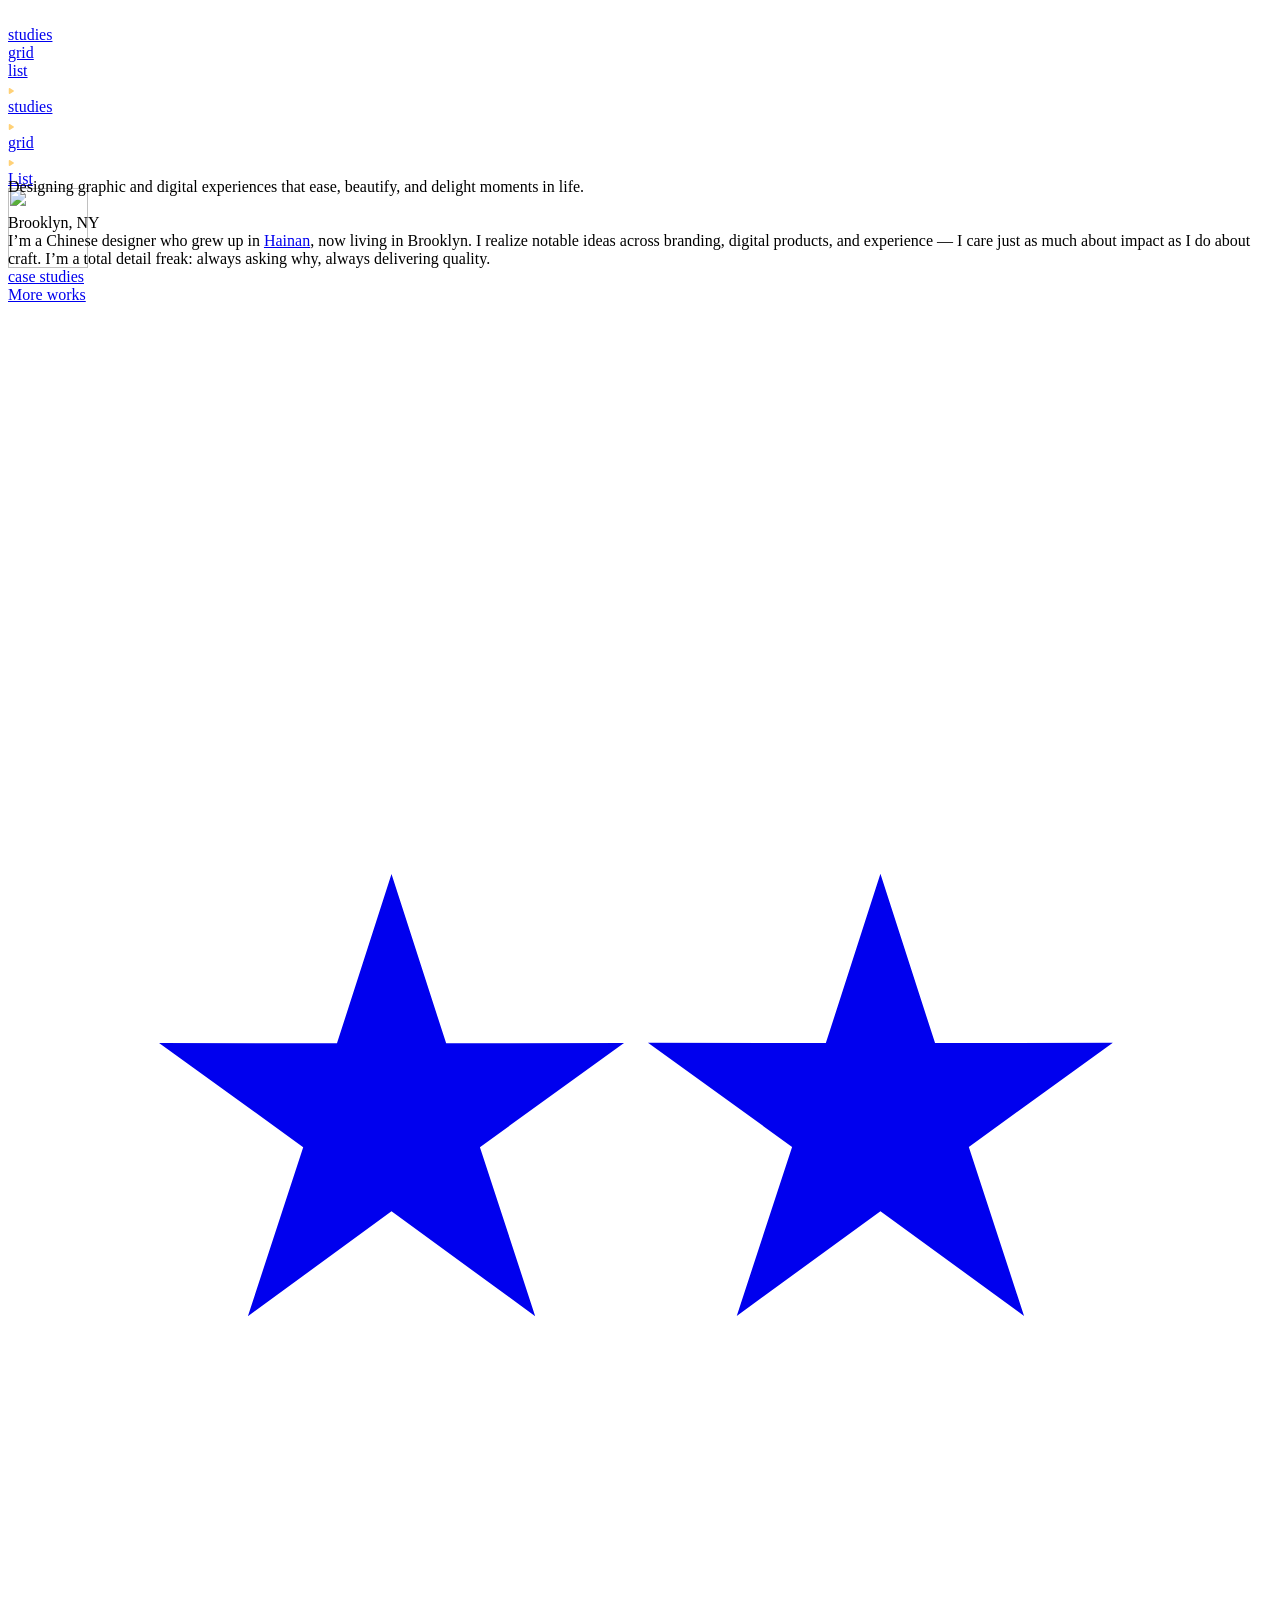
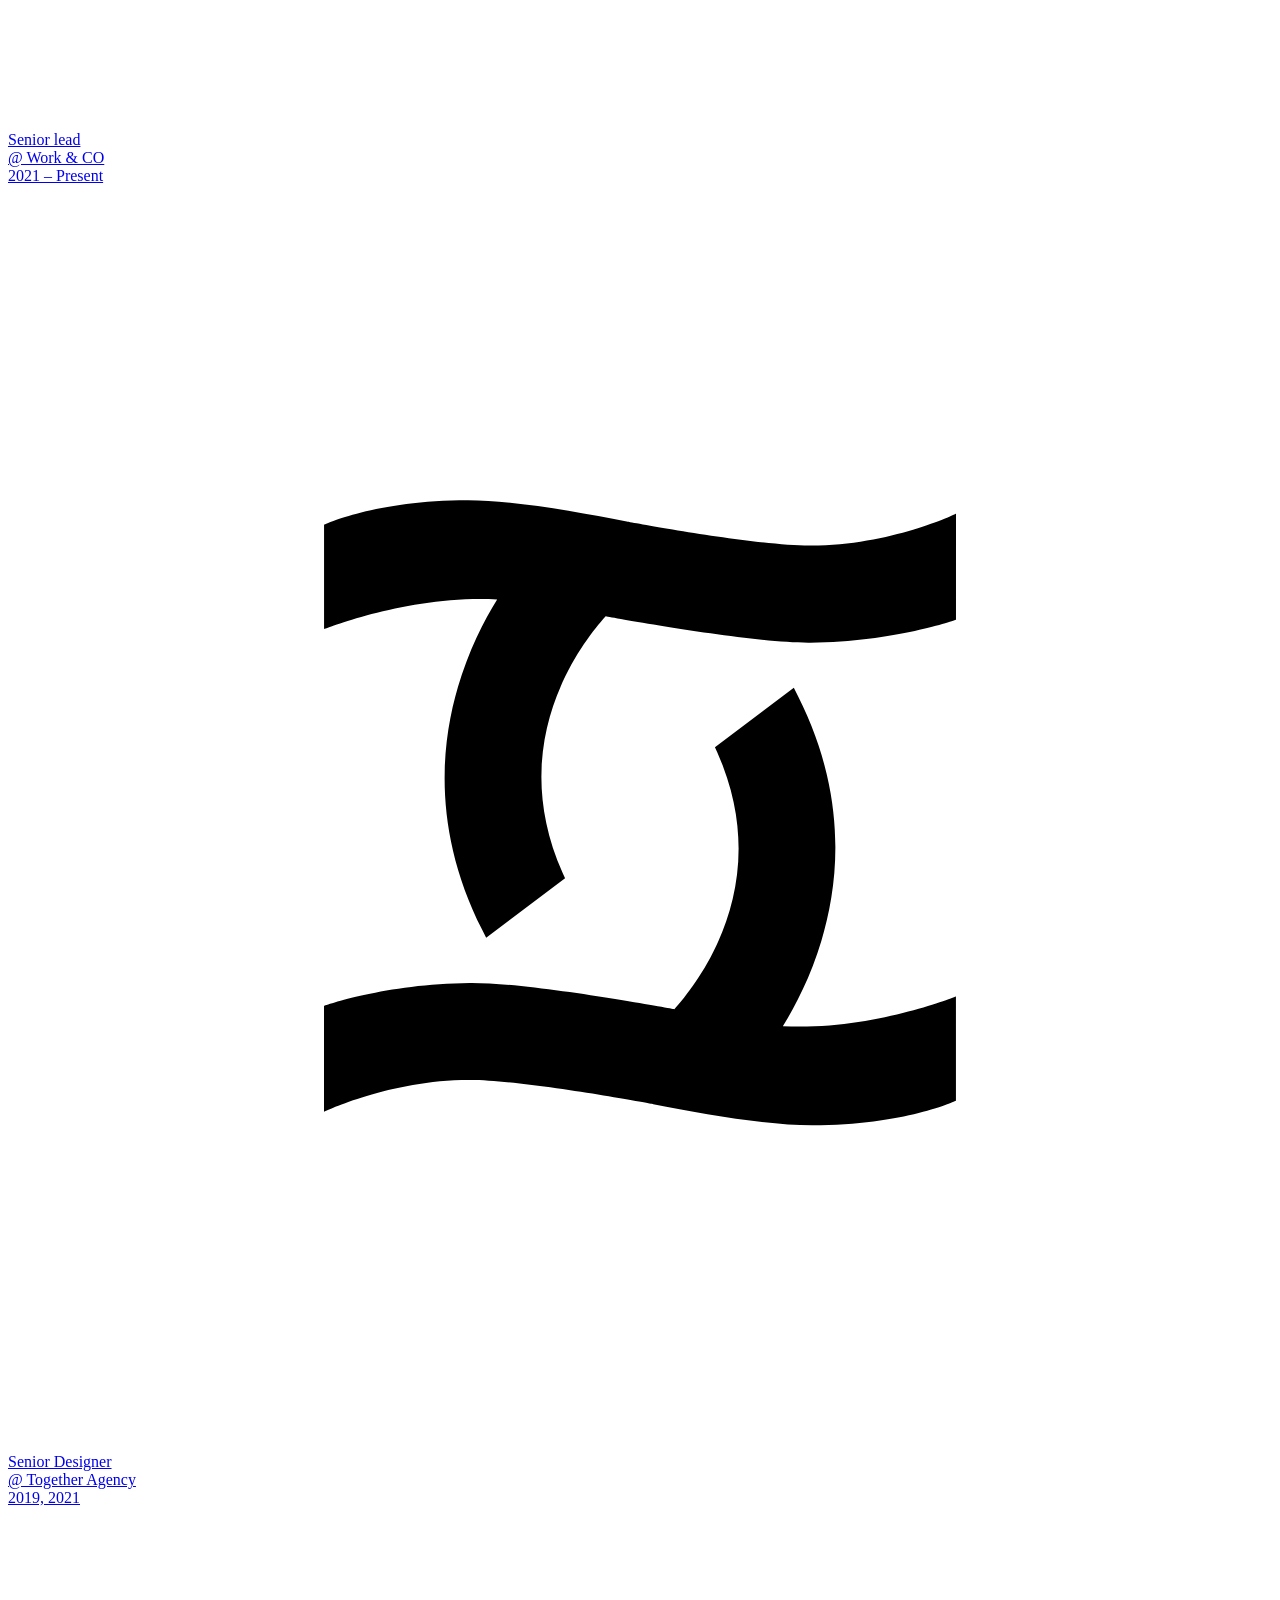
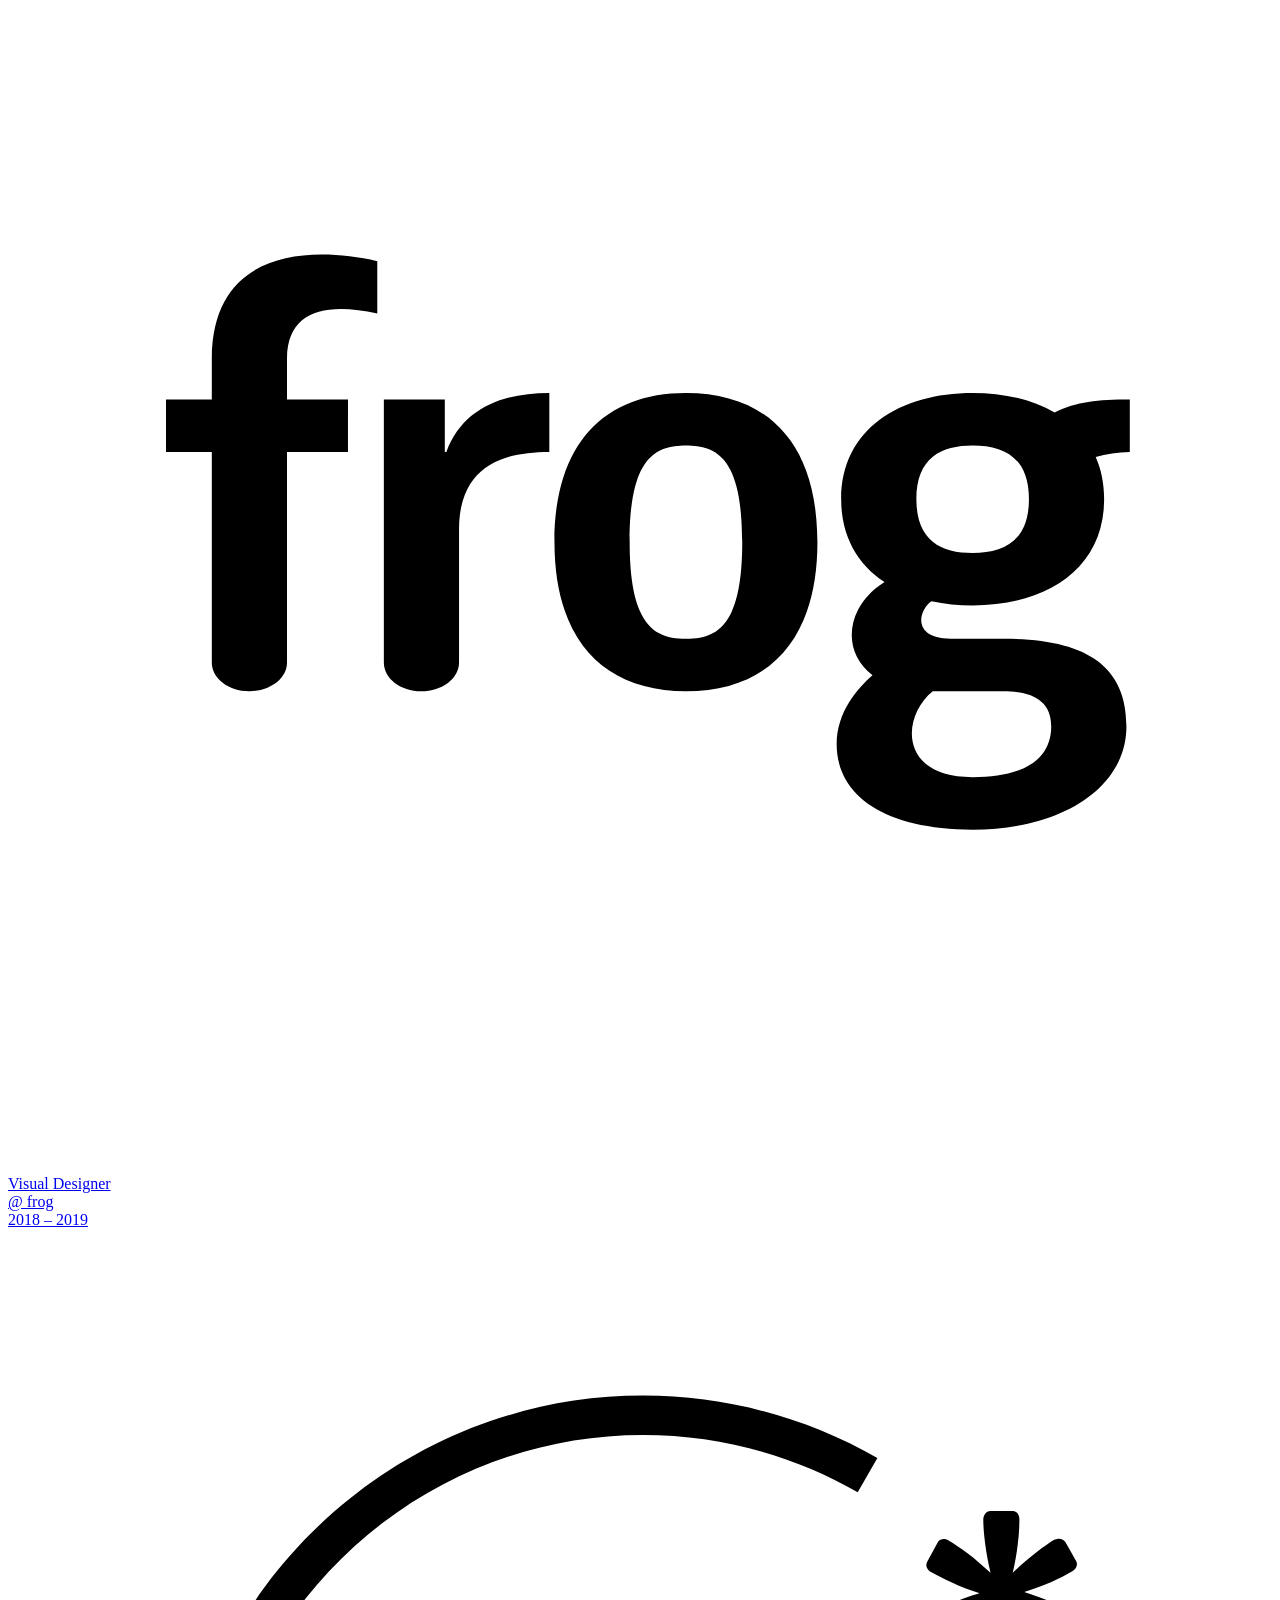
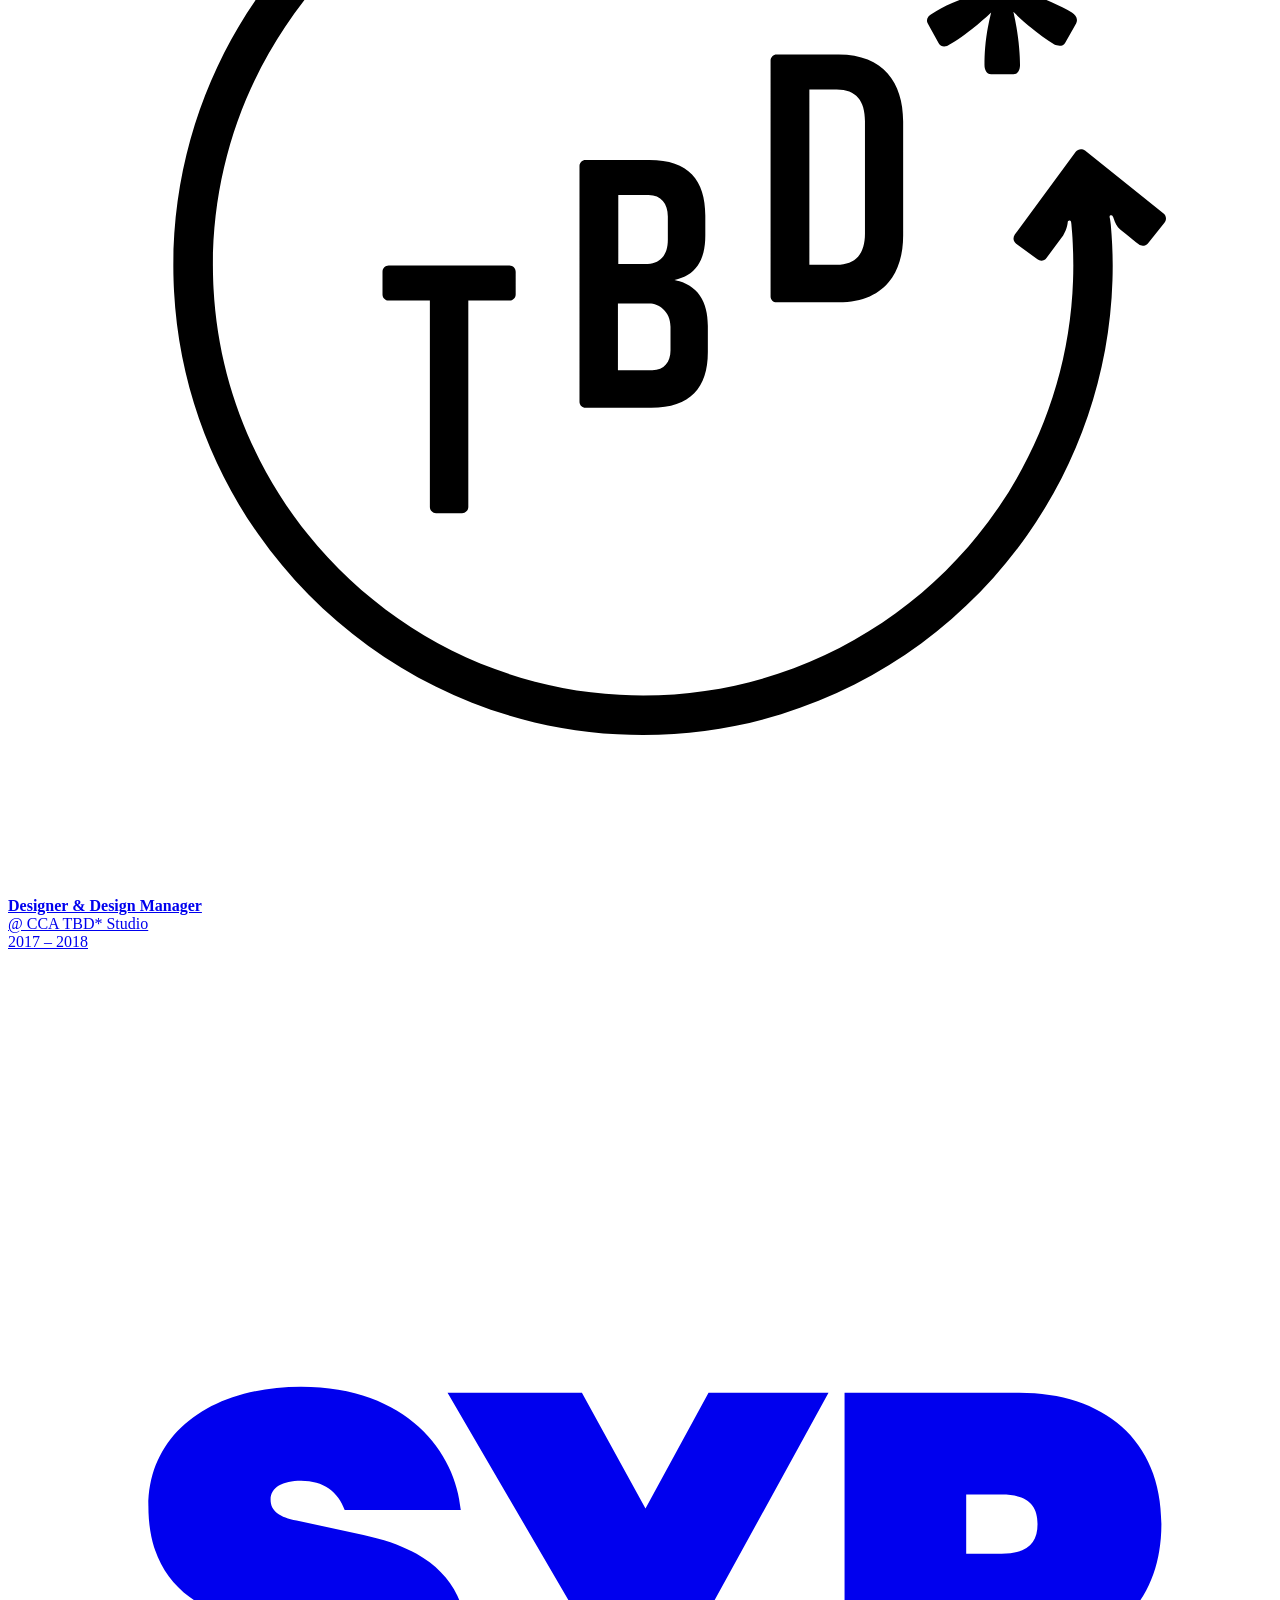
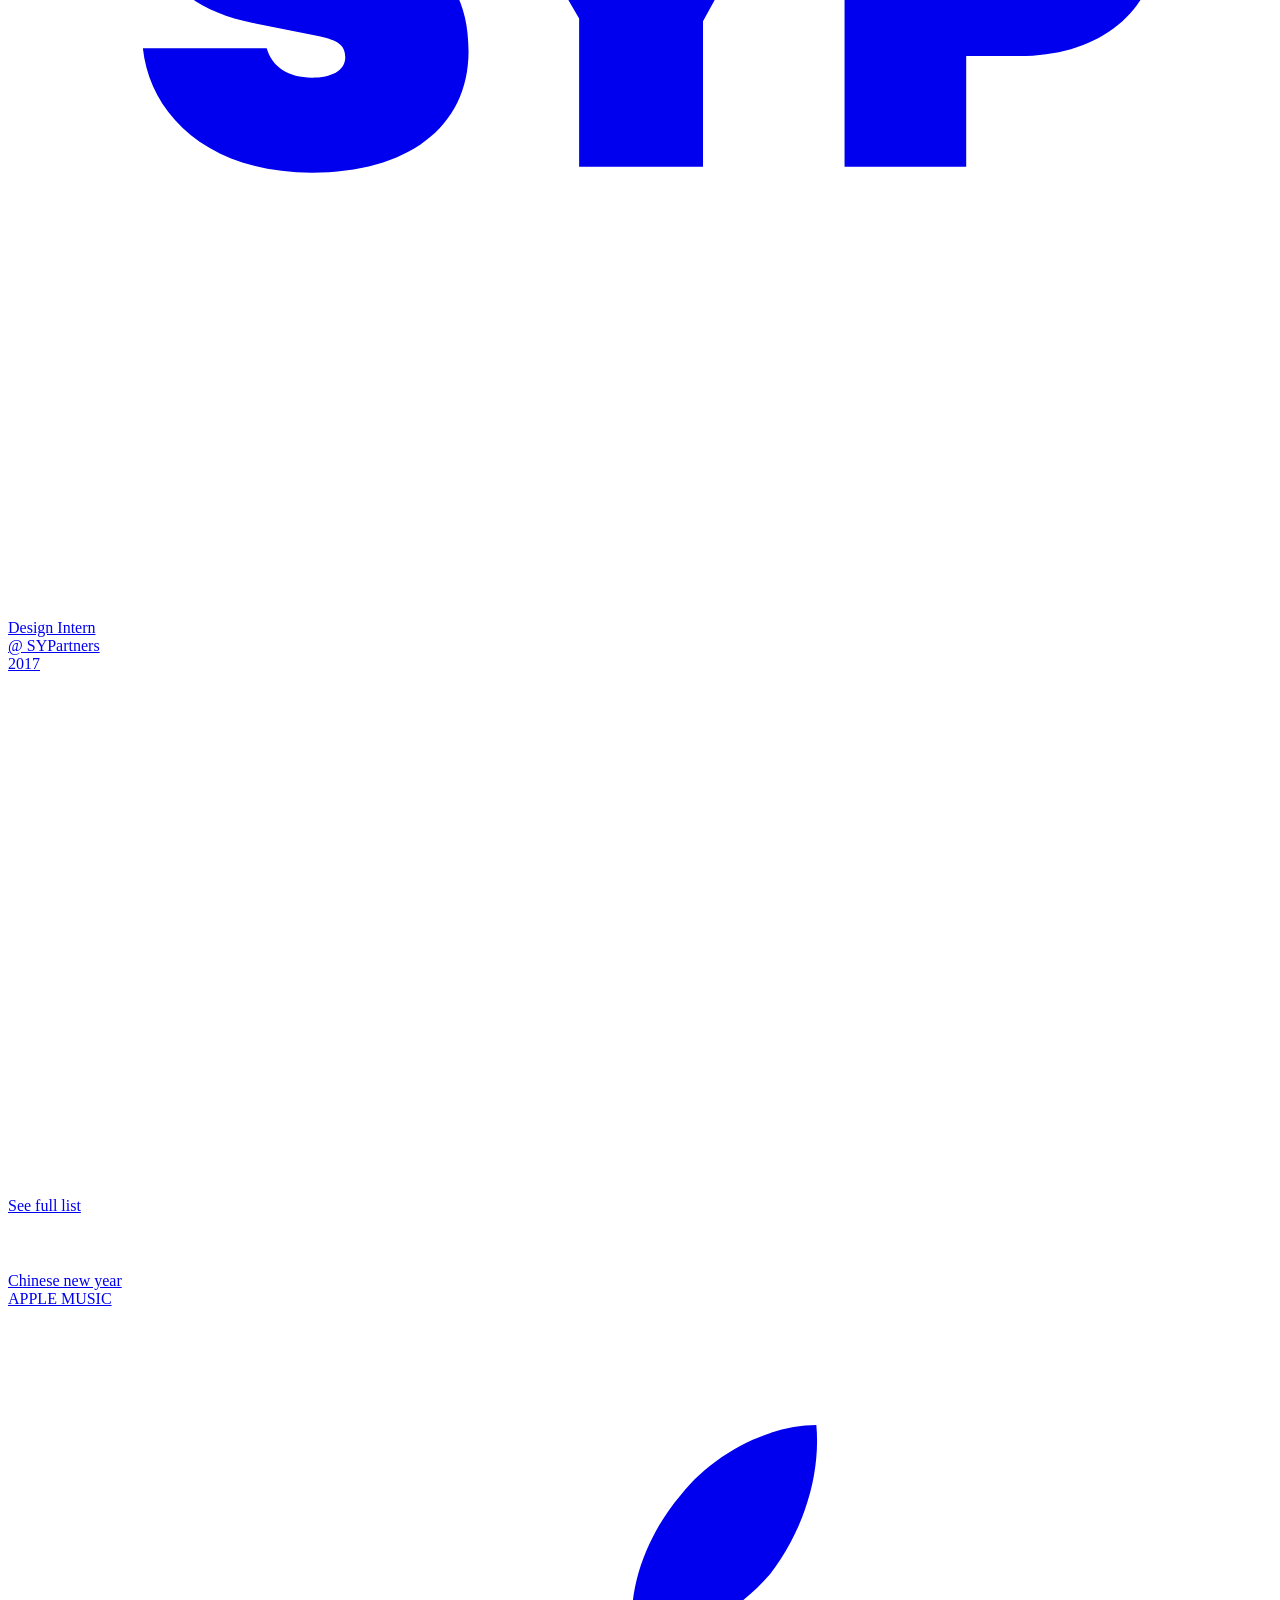
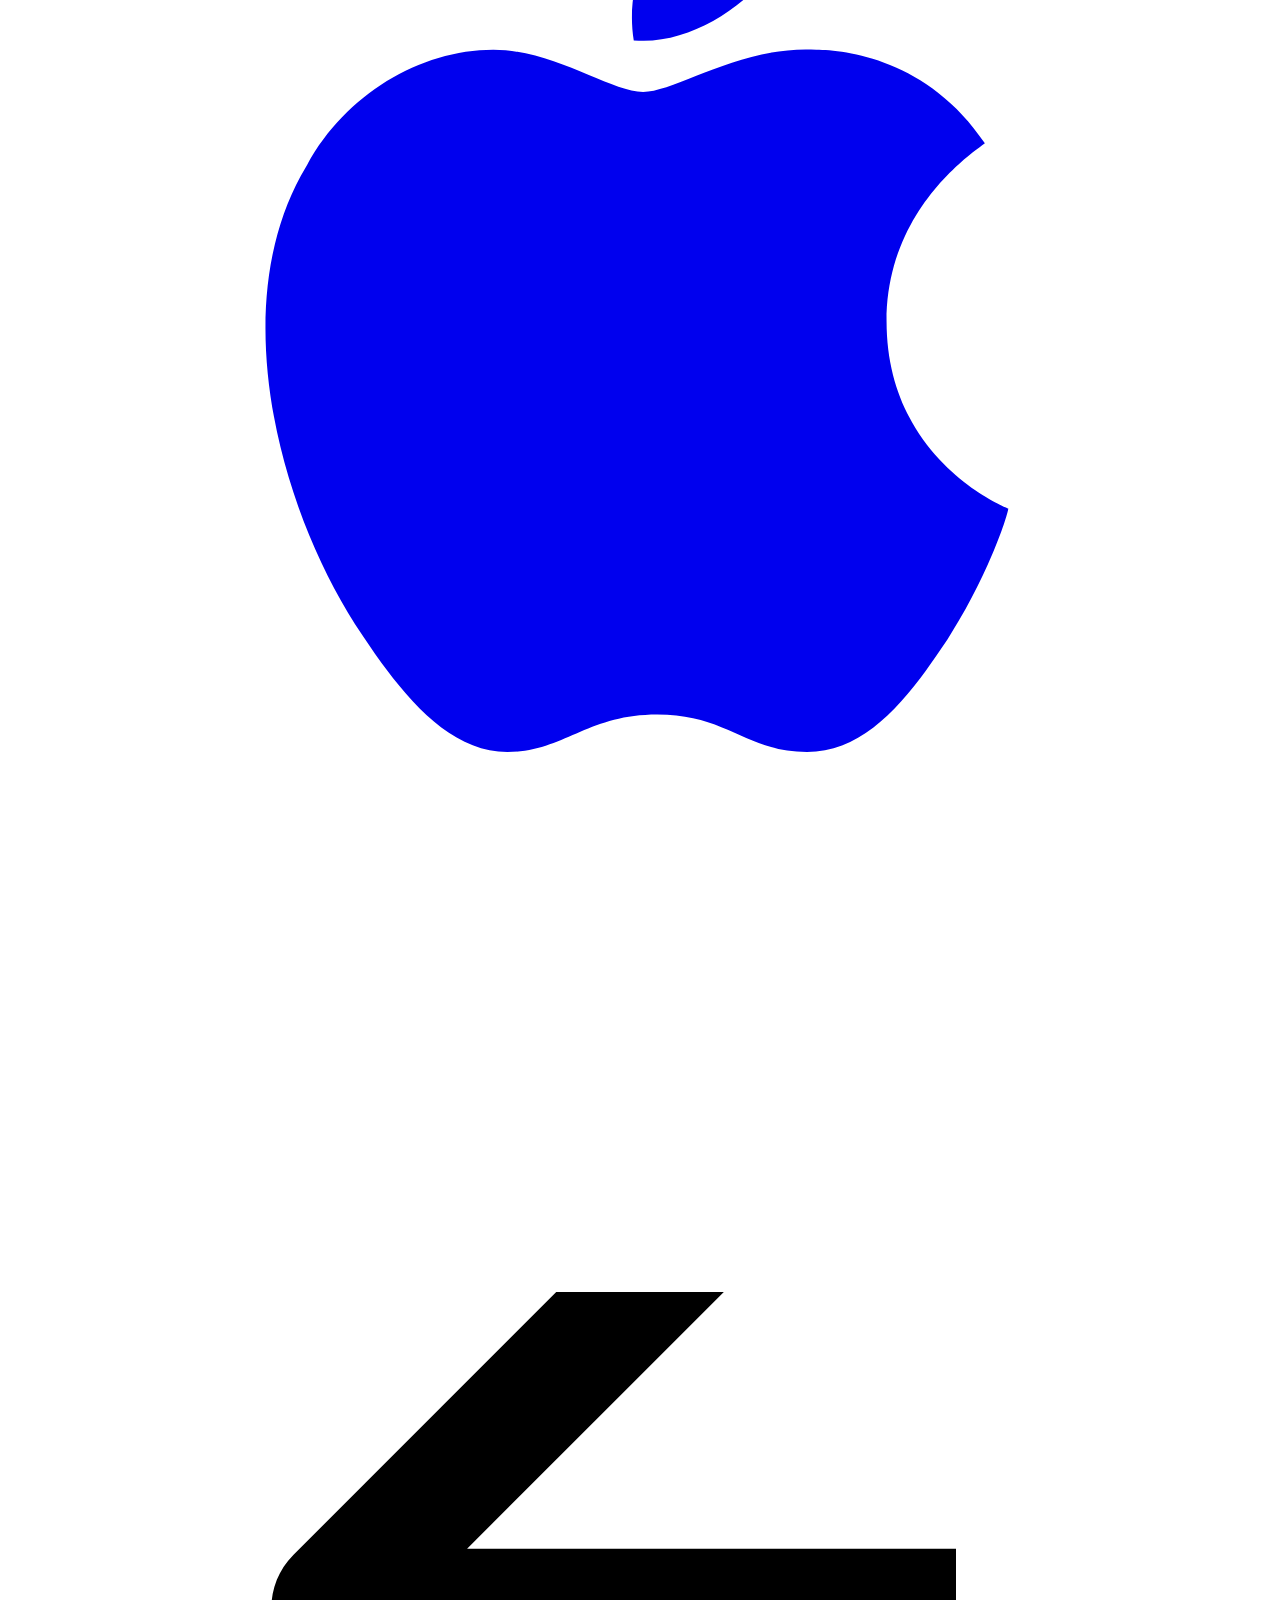
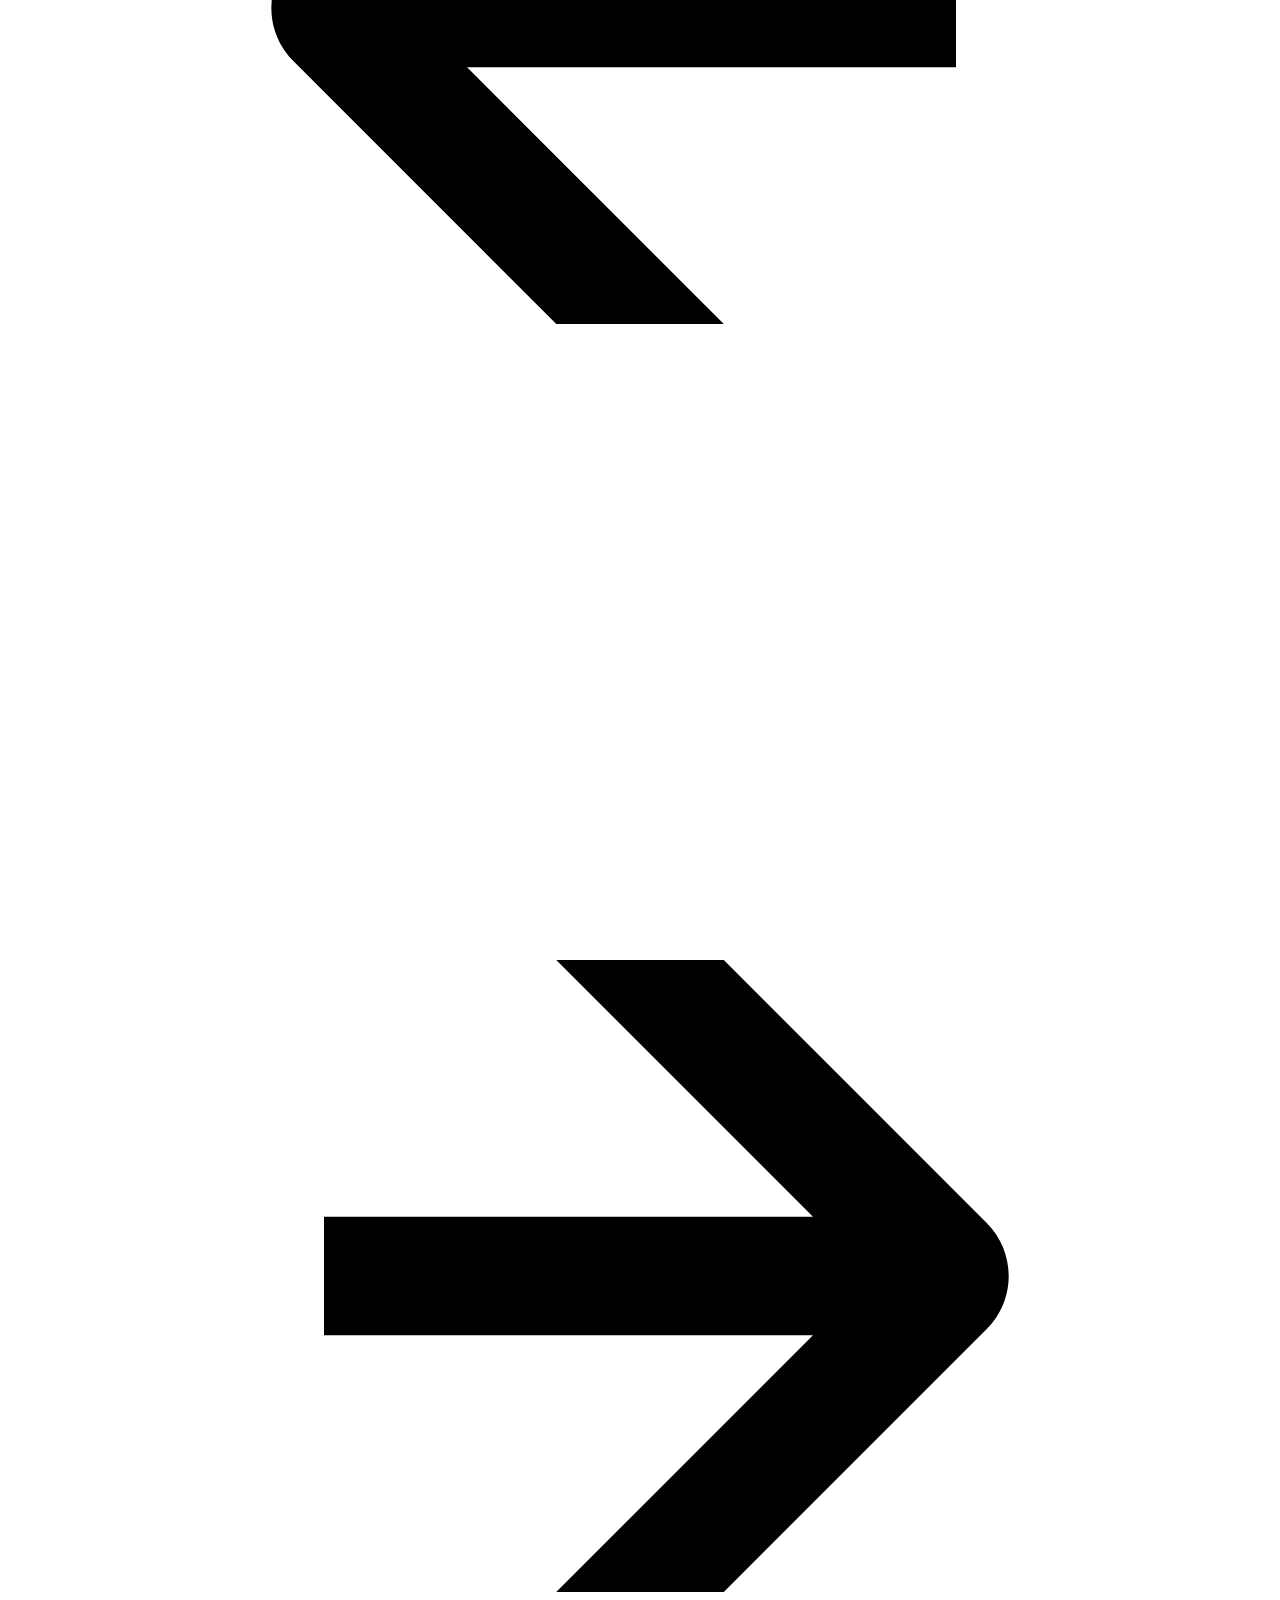
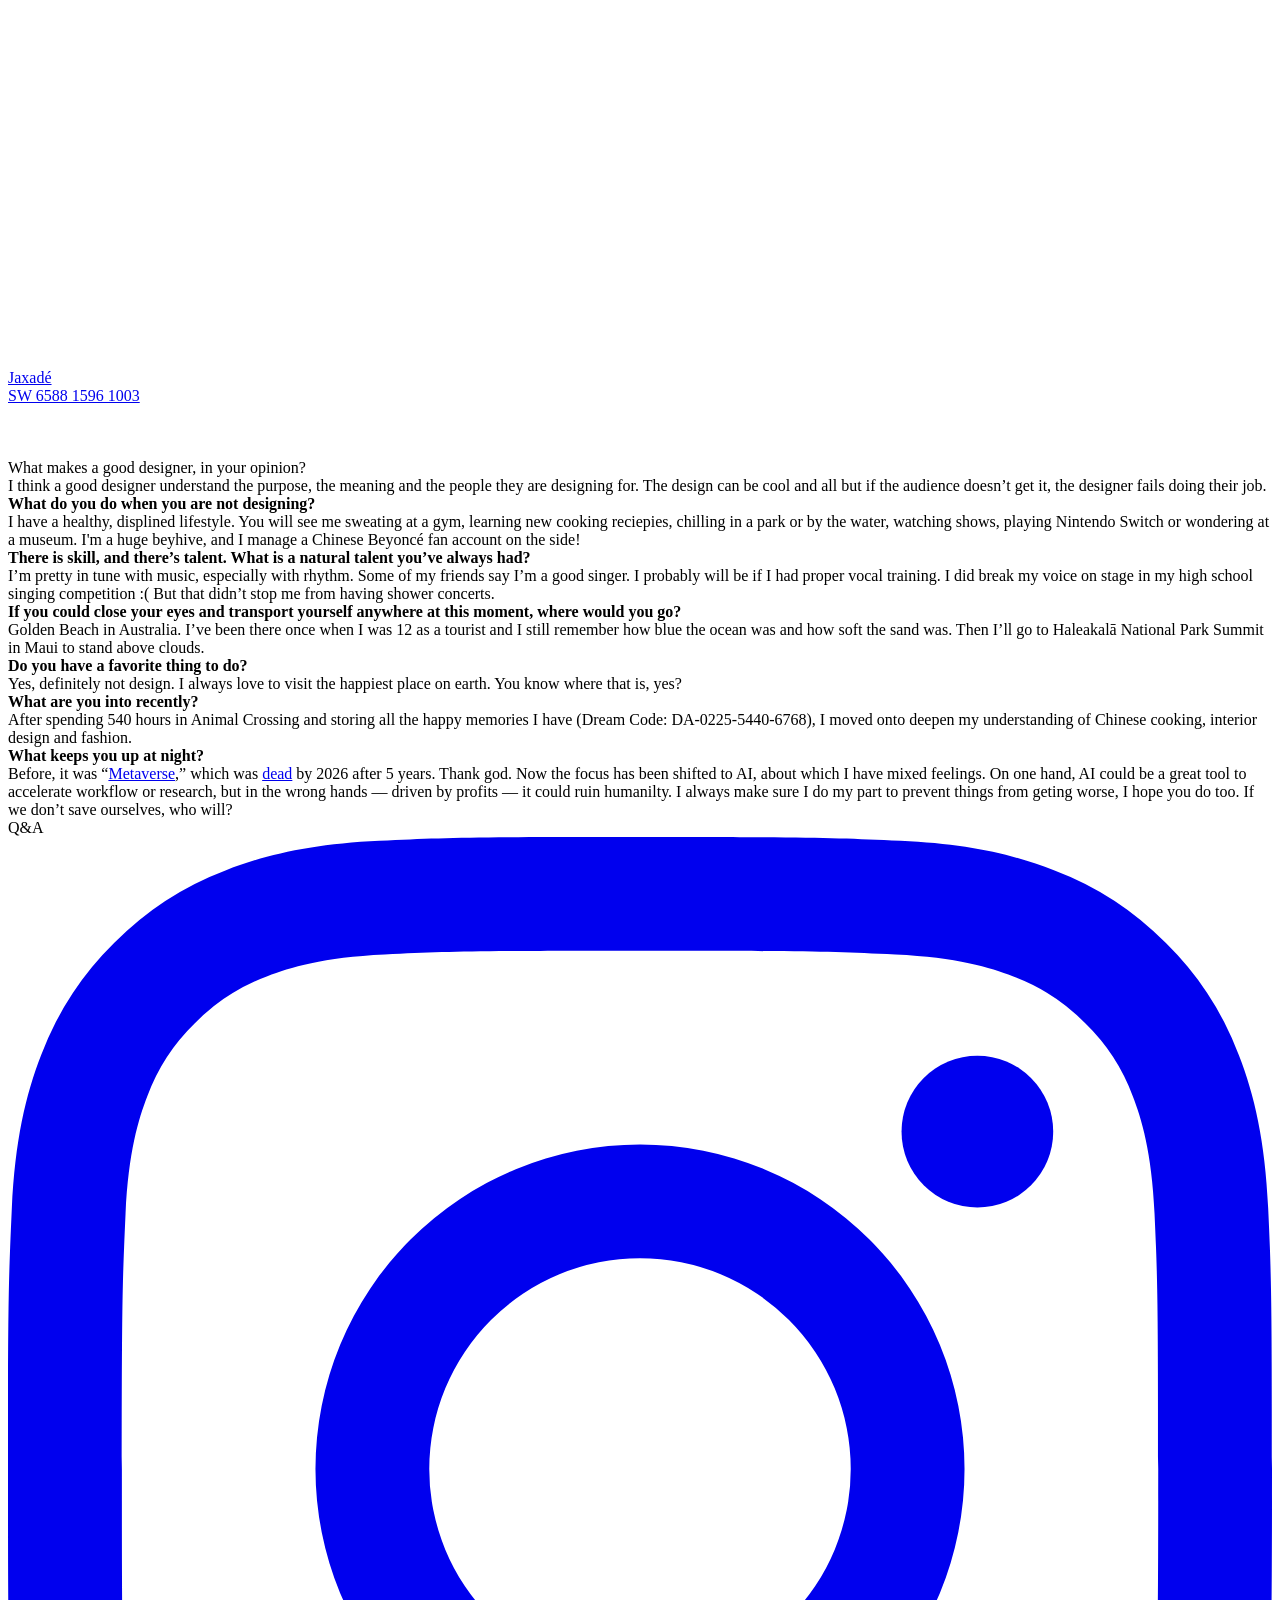
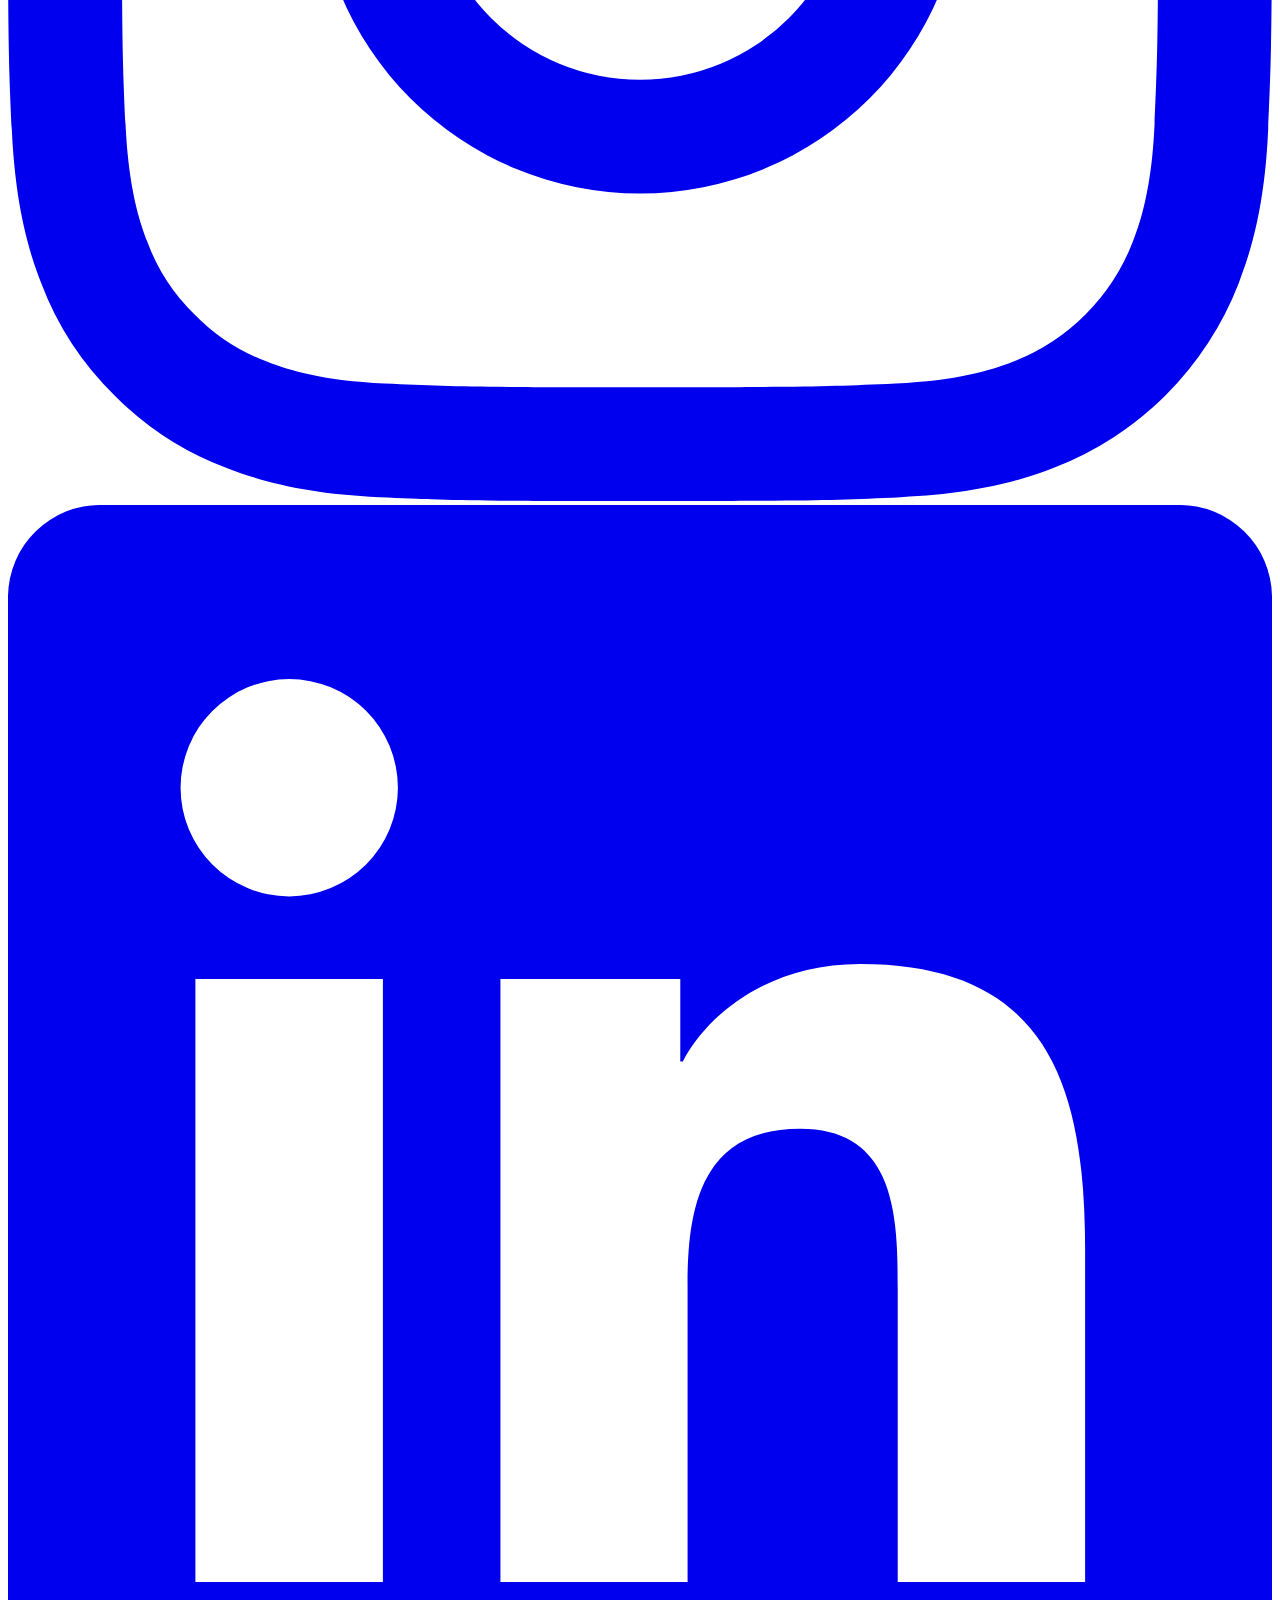
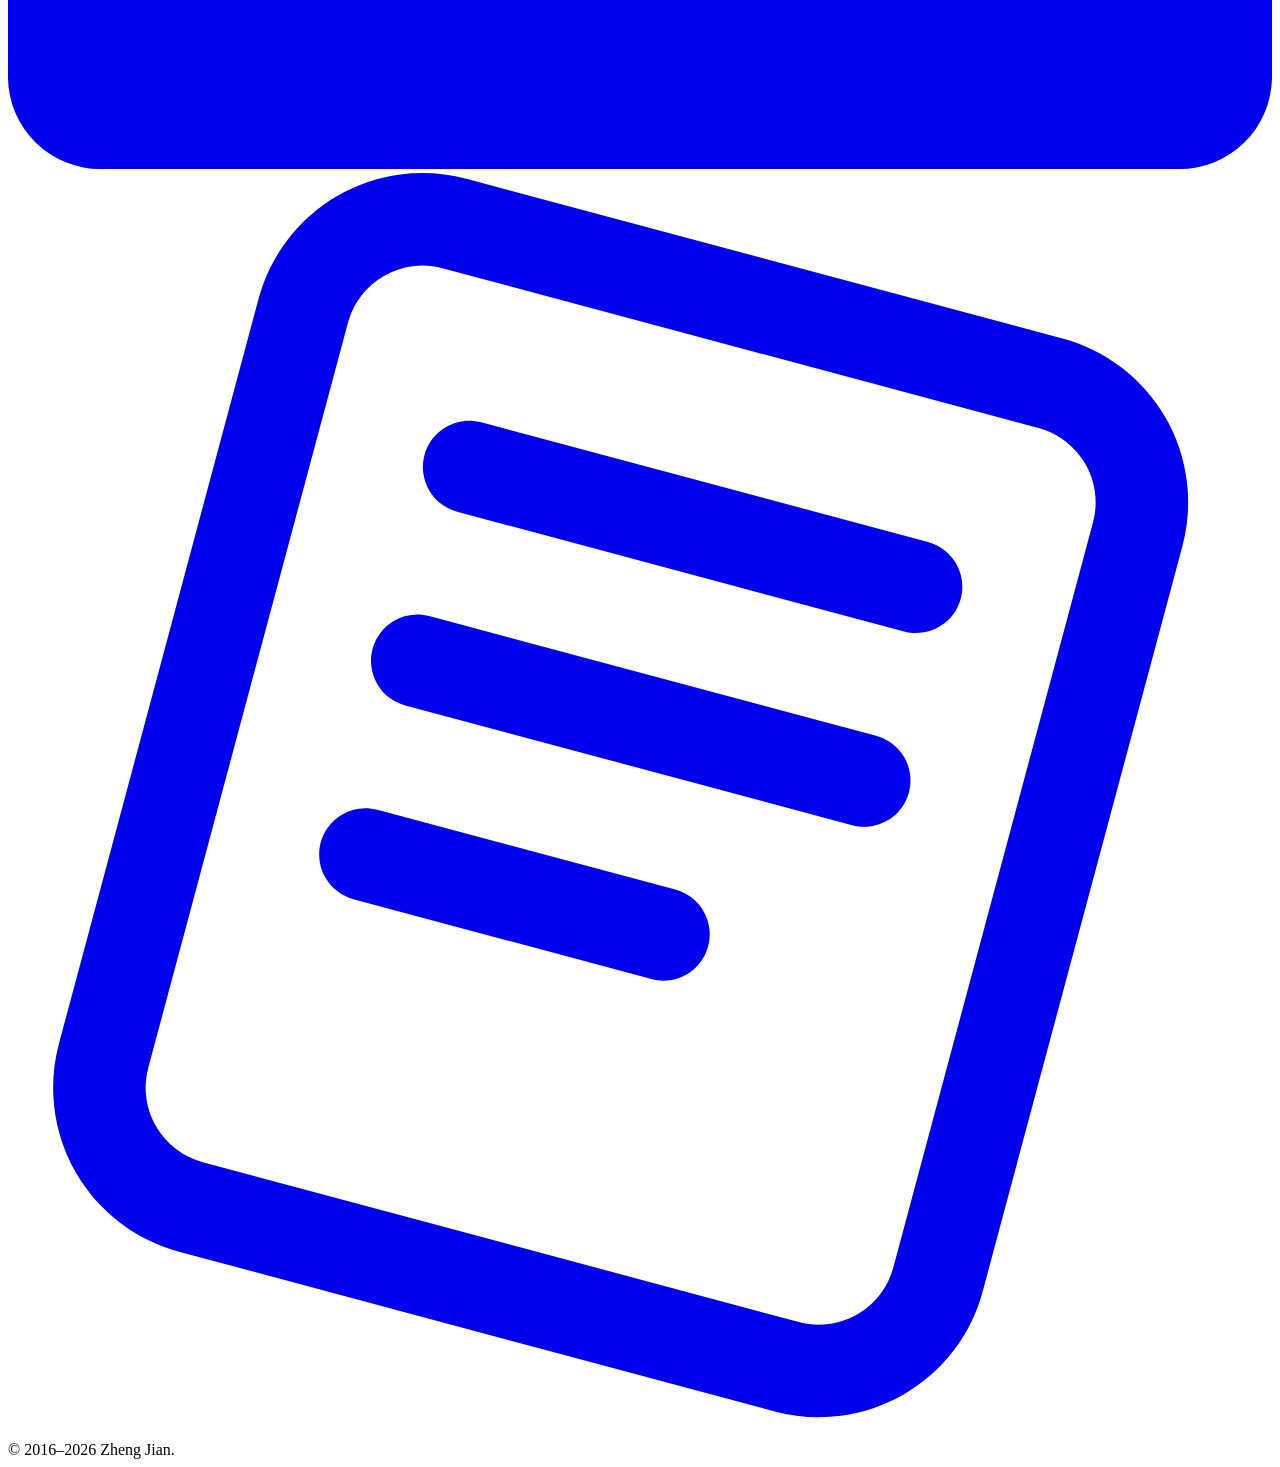
==== index.html @ b8f1199f "Add files via upload" ====
<!DOCTYPE html><!-- Last Published: Fri Jun 12 2026 02:34:08 GMT+0000 (Coordinated Universal Time) --><html data-wf-domain="www.billchien.net" data-wf-page="63b731bec7c958e7905642b6" data-wf-site="5bcd190539ce888450a18425"><head><meta charset="utf-8"/><link href="https://cdn.prod.website-files.com" rel="preconnect" crossorigin="anonymous"/><title>Bill Chien</title><meta content="Bill Chien" property="og:title"/><meta content="Bill Chien" name="twitter:title"/><meta content="width=device-width, initial-scale=1" name="viewport"/><link href="https://cdn.prod.website-files.com/5bcd190539ce888450a18425/css/billchien.webflow.shared.7a3ed6563.min.css" rel="stylesheet" type="text/css" integrity="sha384-ej7WVjv1Os9YjRHFts54FgP2wAmgOj5N7POFqU27TCC2g2bMKNm0yuz0KfJMXY96" crossorigin="anonymous"/><style>@media (min-width:992px) {html.w-mod-js:not(.w-mod-ix) [data-w-id="6f68e899-6ef3-697f-2f75-546ea943fad8"] {width:80px;height:80px;}html.w-mod-js:not(.w-mod-ix) [data-w-id="1ad7f49e-185d-7ba0-89d3-d99f894083d9"] {width:80px;height:80px;}html.w-mod-js:not(.w-mod-ix) [data-w-id="de7439a2-a1d7-f5ca-f037-d8c743d9f6a4"] {color:rgb(0,0,0);}html.w-mod-js:not(.w-mod-ix) [data-w-id="ff466f30-9bb8-e996-7f5f-b9aabcd8dcda"] {color:rgb(0,0,0);}html.w-mod-js:not(.w-mod-ix) [data-w-id="916c4830-c354-172e-a4d2-d6a3ed5bf7bd"] {color:rgb(0,0,0);}html.w-mod-js:not(.w-mod-ix) [data-w-id="f6b86f86-06ce-6d7c-3377-594d296d4bf6"] {-webkit-transform:translate3d(0, 0, 0) scale3d(1, 1, 1) rotateX(0) rotateY(0) rotateZ(0) skew(0, 0);-moz-transform:translate3d(0, 0, 0) scale3d(1, 1, 1) rotateX(0) rotateY(0) rotateZ(0) skew(0, 0);-ms-transform:translate3d(0, 0, 0) scale3d(1, 1, 1) rotateX(0) rotateY(0) rotateZ(0) skew(0, 0);transform:translate3d(0, 0, 0) scale3d(1, 1, 1) rotateX(0) rotateY(0) rotateZ(0) skew(0, 0);}html.w-mod-js:not(.w-mod-ix) [data-w-id="64da2328-aa6a-8075-3a04-7d00140310ee"] {opacity:0;}html.w-mod-js:not(.w-mod-ix) [data-w-id="4eddcd09-8929-e0da-3a09-56bb6b842b5d"] {opacity:0;}html.w-mod-js:not(.w-mod-ix) [data-w-id="d43b62fc-2bc2-a370-3074-4921fd763674"] {opacity:0;}html.w-mod-js:not(.w-mod-ix) [data-w-id="8e840ff5-c547-a424-2803-32afff4dc4c1"] {opacity:0;}html.w-mod-js:not(.w-mod-ix) [data-w-id="fbf061b7-1ec8-ade6-868d-488dd21a0612"] {-webkit-transform:translate3d(0, 0, 0) scale3d(1, 1, 1) rotateX(0) rotateY(0) rotateZ(0) skew(0, 0);-moz-transform:translate3d(0, 0, 0) scale3d(1, 1, 1) rotateX(0) rotateY(0) rotateZ(0) skew(0, 0);-ms-transform:translate3d(0, 0, 0) scale3d(1, 1, 1) rotateX(0) rotateY(0) rotateZ(0) skew(0, 0);transform:translate3d(0, 0, 0) scale3d(1, 1, 1) rotateX(0) rotateY(0) rotateZ(0) skew(0, 0);}}@media (max-width:991px) and (min-width:768px) {html.w-mod-js:not(.w-mod-ix) [data-w-id="6f68e899-6ef3-697f-2f75-546ea943fad8"] {width:80px;height:80px;}html.w-mod-js:not(.w-mod-ix) [data-w-id="1ad7f49e-185d-7ba0-89d3-d99f894083d9"] {width:80px;height:80px;}}@media (max-width:767px) and (min-width:480px) {html.w-mod-js:not(.w-mod-ix) [data-w-id="6f68e899-6ef3-697f-2f75-546ea943fad8"] {width:80px;height:80px;}html.w-mod-js:not(.w-mod-ix) [data-w-id="1ad7f49e-185d-7ba0-89d3-d99f894083d9"] {width:80px;height:80px;}}@media (max-width:479px) {html.w-mod-js:not(.w-mod-ix) [data-w-id="87774d9d-eb53-d60c-e717-4b82d98f4c38"] {width:60px;height:60px;}html.w-mod-js:not(.w-mod-ix) [data-w-id="9ca2efaf-95c8-5764-3443-97571eab4365"] {-webkit-transform:translate3d(0, 0, 0) scale3d(1, 1, 1) rotateX(0) rotateY(0) rotateZ(0) skew(0, 0);-moz-transform:translate3d(0, 0, 0) scale3d(1, 1, 1) rotateX(0) rotateY(0) rotateZ(0) skew(0, 0);-ms-transform:translate3d(0, 0, 0) scale3d(1, 1, 1) rotateX(0) rotateY(0) rotateZ(0) skew(0, 0);transform:translate3d(0, 0, 0) scale3d(1, 1, 1) rotateX(0) rotateY(0) rotateZ(0) skew(0, 0);}}</style><script type="text/javascript">!function(o,c){var n=c.documentElement,t=" w-mod-";n.className+=t+"js",("ontouchstart"in o||o.DocumentTouch&&c instanceof DocumentTouch)&&(n.className+=t+"touch")}(window,document);</script><link href="https://cdn.prod.website-files.com/5bcd190539ce888450a18425/5bf39ec95d89dd6cad3fa27d_sitecon_small.png" rel="shortcut icon" type="image/x-icon"/><link href="https://cdn.prod.website-files.com/5bcd190539ce888450a18425/5bf39ecf31850e2372b42af4_sitecon_Bill.png" rel="apple-touch-icon"/><link rel="stylesheet" href="https://cdn.jsdelivr.net/npm/swiper@8/swiper-bundle.min.css"/>

<style>
[text-split] {opacity: 0;}
html.w-editor [text-split] {opacity: 1;}

.word {
	overflow: hidden;
  padding-bottom: 0em;
  margin-bottom: 0em;
  transform-origin: bottom;
}

.h2 .word {
  padding-bottom: 0.07em;
}

.h2.cn .word {
  padding-bottom: 0em;
}

.swiper-slide, .icon-button, .button{
-webkit-user-select: none;
user-select: none;
}

</style></head><body class="cream"><div data-w-id="87774d9d-eb53-d60c-e717-4b82d98f4c38" class="menu-new-mobile b"><div class="menu-logo-wrapper b"><img src="https://cdn.prod.website-files.com/5bcd190539ce888450a18425/63b73943f8d289373b7f8a89_monogram5.gif" loading="lazy" data-w-id="9ca2efaf-95c8-5764-3443-97571eab4365" alt="" class="logo-new"/></div><a href="/studies" class="menu-new-mobile-item w-inline-block"><div class="h4 m y">studies</div></a><a href="/grid" class="menu-new-mobile-item w-inline-block"><div class="h4 m y">grid</div></a><a href="/list" class="menu-new-mobile-item w-inline-block"><div class="h4 m y">list</div></a></div><div data-w-id="6f68e899-6ef3-697f-2f75-546ea943fad8" class="menu-new b"><div class="menu-item-wrapper"><a href="/studies" class="menu-item left w-inline-block"><div class="menu-arrow w-embed"><svg width="6" height="6" viewBox="0 0 8 8" fill="none" xmlns="http://www.w3.org/2000/svg">
<path d="M7.5625 3.22427C8.14583 3.56904 8.14583 4.43096 7.5625 4.77573L2.3125 7.87866C1.72917 8.22343 1 7.79246 1 7.10293L1 0.897074C1 0.207534 1.72917 -0.223427 2.3125 0.121342L7.5625 3.22427Z" fill="#ffd177"/>
</svg></div><div class="h4 y link">studies</div></a><a href="/grid" class="menu-item middle w-inline-block"><div class="menu-arrow w-embed"><svg width="6" height="6" viewBox="0 0 8 8" fill="none" xmlns="http://www.w3.org/2000/svg">
<path d="M7.5625 3.22427C8.14583 3.56904 8.14583 4.43096 7.5625 4.77573L2.3125 7.87866C1.72917 8.22343 1 7.79246 1 7.10293L1 0.897074C1 0.207534 1.72917 -0.223427 2.3125 0.121342L7.5625 3.22427Z" fill="#ffd177"/>
</svg></div><div class="h4 y link">grid</div></a><a href="/list" class="menu-item right w-inline-block"><div class="menu-arrow w-embed"><svg width="6" height="6" viewBox="0 0 8 8" fill="none" xmlns="http://www.w3.org/2000/svg">
<path d="M7.5625 3.22427C8.14583 3.56904 8.14583 4.43096 7.5625 4.77573L2.3125 7.87866C1.72917 8.22343 1 7.79246 1 7.10293L1 0.897074C1 0.207534 1.72917 -0.223427 2.3125 0.121342L7.5625 3.22427Z" fill="#ffd177"/>
</svg></div><div class="h4 y link">List</div></a></div><div class="menu-logo-wrapper b"><img src="https://cdn.prod.website-files.com/5bcd190539ce888450a18425/63b73943f8d289373b7f8a89_monogram5.gif" loading="lazy" data-w-id="1ad7f49e-185d-7ba0-89d3-d99f894083d9" alt="" class="logo-new"/></div></div><div class="me-top"><div id="w-node-_1fe8144c-193b-cb94-80f1-6244aeba5179-905642b6" class="me-top-left"><div class="bilchien-wrapper"><div class="bill-wrapper"><div letters-slide-up="" text-split="" class="h1">BILL</div><div class="me-b2-wrapper"><div class="b2 b">Designing graphic and digital experiences that ease, beautify, and delight moments in life.</div></div></div><div class="chien-wrapper"><div letters-slide-up="" text-split="" id="w-node-bd0c1c00-0371-1689-ae4c-9280a8f41a92-905642b6" class="h1">CHIEN</div></div></div><div class="location-wrapper"><div id="w-node-be154e5b-b7a0-207c-cc46-9b3b762249e2-905642b6" class="h4 b">Brooklyn, NY</div><div id="Clock" class="clock w-node-_50cecd8e-4a99-3206-4689-0d068716bd50-905642b6"><div id="w-node-_29445e56-182b-5602-dacb-67e6446d07c2-905642b6" class="date w-embed w-script"><script src="https://momentjs.com/downloads/moment.js"></script>
<script src ="https://momentjs.com/downloads/moment-timezone-with-data-10-year-range.js"></script>

<div id="day"></div>

<script>
  
  function NYDate() {
  var date = moment().tz("America/New_York").format('MMM D, YYYY')
  document.getElementById("day").innerText = date;
  setTimeout(function () { NYDate() }, 1000); 
}
  
  NYDate()

</script></div></div><div id="Clock" class="clock right w-node-b2feb683-17d7-3cfb-0171-70c076f86206-905642b6"><div id="w-node-b2feb683-17d7-3cfb-0171-70c076f86207-905642b6" class="time w-embed w-script"><script src="https://momentjs.com/downloads/moment.js"></script>
<script src ="https://momentjs.com/downloads/moment-timezone-with-data-10-year-range.js"></script>

<div id="clock"></div>

<script>
  
  function NYTime() {
  var time = moment().tz("America/New_York").format('h:mm a')
  document.getElementById("clock").innerText = time;
  setTimeout(function () { NYTime() }, 1000); 
}
  
  NYTime()

</script></div></div></div></div><div id="w-node-afe5a4f6-0fc4-2fc4-a631-f1fba237f3e2-905642b6" data-w-id="afe5a4f6-0fc4-2fc4-a631-f1fba237f3e2" style="opacity:0" class="portrait"></div></div><div class="me-section top-200"><div class="me-h3-wrapper"><div class="h3">I’m a Chinese designer who grew up in <a href="https://youtu.be/sEEw0HzMGYk?t=90" target="_blank" class="me-link">Hainan</a>, now living in Brooklyn. I realize notable ideas across branding, digital products, and experience — I care just as much about impact as I do about craft. I’m a total detail freak: always asking why, always delivering quality.</div></div><div class="button-group"><a href="/studies" class="button w-inline-block"><div class="h4 y">case studies</div></a><a id="w-node-f12b744d-dbe9-b2a9-3050-80243fbf5137-905642b6" href="/grid" class="button sub w-inline-block"><div class="h4 b">More works</div></a></div><div data-clipboard-text="hey@billchien.net" data-w-id="3d5e4a5b-ec2f-8b92-2b53-3a98e52db558" style="width:80px;-webkit-transform:translate3d(0, 0, 0) scale3d(1, 1, 1) rotateX(0) rotateY(0) rotateZ(0) skew(0, 0);-moz-transform:translate3d(0, 0, 0) scale3d(1, 1, 1) rotateX(0) rotateY(0) rotateZ(0) skew(0, 0);-ms-transform:translate3d(0, 0, 0) scale3d(1, 1, 1) rotateX(0) rotateY(0) rotateZ(0) skew(0, 0);transform:translate3d(0, 0, 0) scale3d(1, 1, 1) rotateX(0) rotateY(0) rotateZ(0) skew(0, 0);opacity:0" class="email"><div class="h4 y">Email copied</div><div class="email-icon"><div data-w-id="77df3c2c-1a08-4b58-1997-e28002f504a4" style="-webkit-transform:translate3d(0, 0, 0) scale3d(1, 1, 1) rotateX(0) rotateY(0) rotateZ(0) skew(0, 0);-moz-transform:translate3d(0, 0, 0) scale3d(1, 1, 1) rotateX(0) rotateY(0) rotateZ(0) skew(0, 0);-ms-transform:translate3d(0, 0, 0) scale3d(1, 1, 1) rotateX(0) rotateY(0) rotateZ(0) skew(0, 0);transform:translate3d(0, 0, 0) scale3d(1, 1, 1) rotateX(0) rotateY(0) rotateZ(0) skew(0, 0)" class="w-embed"><svg width="100%" height="auto" viewBox="0 0 16 16" fill="currentColor" xmlns="http://www.w3.org/2000/svg">
<path fill-rule="evenodd" clip-rule="evenodd" d="M2 3C1.44772 3 1 3.44772 1 4V12C1 12.5523 1.44772 13 2 13H14C14.5523 13 15 12.5523 15 12V4C15 3.44772 14.5523 3 14 3H2ZM8.14981 8.95002L14 4.56238V6.43738L9.0498 10.15C8.42758 10.6167 7.57203 10.6167 6.9498 10.15L2 6.43767V4.56267L7.8498 8.95002C7.93869 9.01669 8.06092 9.01669 8.14981 8.95002Z"/>
</svg></div></div></div></div><div class="divider"><div data-w-id="4786fd73-91fe-c409-a479-cf9fb6eb0c3e" style="width:0%" class="divider-line y"></div></div><div class="me-section"><div class="me-title-wrapper"><div letters-slide-up="" text-split="" class="h2">I work design</div><div letters-slide-up="" text-split="" class="h2 cn">设畜</div></div><div class="career"><a id="w-node-_8845c3eb-06c1-3f91-a18b-36738810680f-905642b6" href="https://work.co/" target="_blank" class="career-card w-inline-block"><div class="company-logo"><div id="w-node-ffc8c3ab-1ccd-3b04-32bb-f3e099bb941f-905642b6" class="work-co-logo w-embed"><svg width="100%" height="100%" viewBox="0 0 80 80" fill="currentColor" xmlns="http://www.w3.org/2000/svg">
<g clip-path="url(#clip0_392_219)">
<path d="M27.7313 36.7319L24.2726 26.0135L20.8201 36.7319L9.55957 36.7047L18.6836 43.2994L15.1821 53.9999L24.2726 47.3632L33.3671 53.9999L29.8687 43.2994L38.988 36.7047L27.7321 36.7311L27.7313 36.7319ZM69.9276 36.6876L58.6741 36.7163L55.2169 26.0002L51.7621 36.7163L40.5039 36.6876L49.6255 43.2869L46.1225 53.9867L55.2177 47.35L64.3082 53.9867L60.8114 43.2869L69.9284 36.6876H69.9276Z" fill="currentColor"/>
</g>
<defs>
<clipPath id="clip0_392_219">
<rect width="60.368" height="28" fill="white" transform="translate(9.56006 26)"/>
</clipPath>
</defs>
</svg></div></div><div id="w-node-_0c238ced-1e63-821c-dbba-b8925798a3bb-905642b6" class="career-card-text"><div id="w-node-_049c8825-5c1c-bb66-8bd6-dac9049b618d-905642b6" class="content-title-group"><div class="h4">Senior lead</div><div class="h4">@ Work &amp; CO</div></div><div id="w-node-_02230a85-ab92-1b63-93b2-40fdfe254f53-905642b6" class="c b">2021 – Present</div></div></a><a id="w-node-cc3e56f4-934d-91b9-6d6a-ff1cc0be83f5-905642b6" data-w-id="cc3e56f4-934d-91b9-6d6a-ff1cc0be83f5" href="https://www.gotogether.agency/" target="_blank" class="career-card w-inline-block"><div class="company-logo"><div data-w-id="916c4830-c354-172e-a4d2-d6a3ed5bf7bd" class="together-logo w-embed"><svg width="100%" height="100%" viewBox="0 0 80 80" fill="none" xmlns="http://www.w3.org/2000/svg">
<path d="M30.9592 26.2265C28.7544 29.7768 25.2454 37.7076 30.0118 47.1414L30.2646 47.6414L35.2576 43.8842L35.1061 43.5433C31.5107 35.4545 36.0572 29.2727 37.8281 27.2968C37.8281 27.2968 46.9398 28.9983 50.7654 28.9641C56.1326 28.9157 59.999 27.5134 59.999 27.5134L59.9999 20.8016C59.9999 20.8016 55.8198 22.8164 50.8432 22.8164H50.839C47.4224 22.8507 39.1596 21.2922 39.1596 21.2922C36.0351 20.7027 32.0707 19.9556 29.1123 19.9556C23.2461 19.9556 20.0039 21.5079 20.0039 21.5079V28.1109C20.0039 28.1109 25.3946 25.9325 30.9592 26.2265Z" fill="currentColor"/>
<path d="M49.0407 53.2393C51.2455 49.689 54.7545 41.7583 49.9881 32.3244L49.7353 31.8245L44.7424 35.5816L44.8939 35.9226C48.4892 44.0113 43.9427 50.1932 42.1718 52.1691C42.1718 52.1691 33.0601 50.4675 29.2345 50.5018C23.8673 50.5496 20.0009 51.9519 20.0009 51.9519L20 58.6637C20 58.6637 24.1802 56.6489 29.1567 56.6489H29.1609C32.5775 56.6147 40.8403 58.1732 40.8403 58.1732C43.9643 58.7636 47.9292 59.5107 50.8876 59.5107C56.7534 59.5107 59.996 57.9584 59.996 57.9584V51.3549C59.996 51.3549 54.6054 53.5334 49.0407 53.2393Z" fill="currentColor"/>
</svg></div></div><div id="w-node-cc3e56f4-934d-91b9-6d6a-ff1cc0be83f8-905642b6" class="career-card-text"><div id="w-node-cc3e56f4-934d-91b9-6d6a-ff1cc0be83f9-905642b6" class="content-title-group"><div class="h4">Senior Designer</div><div class="h4">@ Together Agency</div></div><div id="w-node-cc3e56f4-934d-91b9-6d6a-ff1cc0be83fe-905642b6" class="c b">2019, 2021</div></div></a><a id="w-node-_8a1b274b-9eec-dfe7-69d5-3e354c4f950e-905642b6" data-w-id="8a1b274b-9eec-dfe7-69d5-3e354c4f950e" href="https://www.frog.co/services" target="_blank" class="career-card w-inline-block"><div class="company-logo"><div data-w-id="de7439a2-a1d7-f5ca-f037-d8c743d9f6a4" class="frog-logo w-embed"><svg width="100%" height="100%" viewBox="0 0 80 80" fill="none" xmlns="http://www.w3.org/2000/svg">
<path d="M12.8992 28.6325V31.1738H10.0005V34.4938H12.8992V47.815C12.8992 48.8267 13.9483 49.6352 15.2694 49.6352C16.5905 49.6352 17.6584 48.8267 17.6584 47.815V34.4938H21.5171V31.1738H17.6584V28.6325C17.6584 25.5678 20.0711 25.0013 23.3723 25.7337V22.4145C18.7282 21.3848 12.8992 21.8665 12.8992 28.6325ZM27.7438 34.4929H27.6463V31.1749H23.7879V47.8142C23.7879 48.8267 24.837 49.6353 26.1585 49.6353C27.4801 49.6353 28.5468 48.8267 28.5468 47.8142V39.4507C28.5468 35.4988 31.1312 34.4929 34.2612 34.4929V30.7549C31.4313 30.7475 28.78 31.6725 27.7438 34.4929V34.4929ZM61.0543 30.7549C56.459 30.7549 52.7326 33.0237 52.7326 37.4793C52.7326 39.8542 53.7916 41.6064 55.4766 42.7265C55.353 42.8068 55.2307 42.8902 55.1133 42.977C53.0226 44.5152 52.7985 47.1685 54.7149 48.6175C53.7754 49.4372 52.4476 50.9275 52.4476 52.9957C52.4476 56.2759 55.5244 58.3946 61.0472 58.3946C66.5701 58.3946 70.7866 55.816 70.7866 51.845C70.7866 47.8741 68.0176 46.3164 62.9637 46.3164H59.673C57.3595 46.3164 57.5558 44.7225 58.3198 44.0369C58.3588 44.0032 58.4013 43.9682 58.4464 43.9341C59.2667 44.1129 60.1437 44.2013 61.0543 44.2013C65.6512 44.2013 69.3762 41.9341 69.3762 37.4792C69.3762 36.476 69.1857 35.5828 68.8414 34.8025C69.4995 34.6107 70.2296 34.5177 71.0002 34.4928V31.1738C68.957 31.1738 67.6378 31.3104 66.2411 31.9882C64.8197 31.1674 63.0169 30.7548 61.0543 30.7548L61.0543 30.7549ZM58.5281 49.6353H62.9637C64.7855 49.6353 66.0268 50.1984 66.0268 51.845C66.0268 54.0584 64.1219 55.0759 61.0473 55.0759C56.3006 55.0759 56.5834 51.1994 58.5281 49.6353V49.6353ZM61.0543 40.8805C59.088 40.8805 57.4922 40.1212 57.4922 37.4775C57.4922 34.8338 59.088 34.0758 61.0543 34.0758C63.0207 34.0758 64.6173 34.8339 64.6173 37.4775C64.6173 40.1211 63.0225 40.8805 61.0543 40.8805V40.8805ZM42.9089 30.7549C37.7432 30.7549 34.5869 33.9393 34.5869 40.196C34.5869 46.4526 37.7432 49.6352 42.9089 49.6352C48.0747 49.6352 51.2299 46.4528 51.2299 40.196C51.2299 33.9391 48.0745 30.7549 42.9089 30.7549ZM42.9089 46.3164C40.9418 46.3164 39.3467 45.5204 39.3467 40.196C39.3467 34.8716 40.9418 34.0794 42.9089 34.0794C44.8761 34.0794 46.4707 34.8734 46.4707 40.196C46.4707 45.5186 44.8761 46.3164 42.9089 46.3164Z" fill="currentColor"/>
</svg></div></div><div id="w-node-_8a1b274b-9eec-dfe7-69d5-3e354c4f9511-905642b6" class="career-card-text"><div id="w-node-_8a1b274b-9eec-dfe7-69d5-3e354c4f9512-905642b6" class="content-title-group"><div class="h4">Visual Designer</div><div class="h4">@ frog</div></div><div id="w-node-_8a1b274b-9eec-dfe7-69d5-3e354c4f9517-905642b6" class="c b">2018 – 2019</div></div></a><a id="w-node-_85f9480b-e99b-07de-c326-e204778830bd-905642b6" data-w-id="85f9480b-e99b-07de-c326-e204778830bd" href="http://tbdcca.com/" target="_blank" class="career-card w-inline-block"><div class="company-logo"><div data-w-id="ff466f30-9bb8-e996-7f5f-b9aabcd8dcda" class="tbd-logo w-embed"><svg width="100%" height="100%" viewBox="0 0 80 80" fill="none" xmlns="http://www.w3.org/2000/svg">
<path fill-rule="evenodd" clip-rule="evenodd" d="M68.167 33.011L73.139 36.9887C73.3149 37.134 73.3455 37.3941 73.1925 37.5776L72.1446 38.8857C71.9992 39.0616 71.7392 39.0922 71.5632 38.9469C71.4332 38.8436 71.305 38.7403 71.1768 38.637C71.0487 38.5337 70.9207 38.4305 70.7907 38.3273C70.7257 38.2737 70.6587 38.2202 70.5918 38.1667C70.5249 38.1131 70.4579 38.0596 70.3929 38.006C70.1864 37.8377 70.0563 37.5547 69.9798 37.3099C69.9569 37.2334 69.9033 37.0651 69.781 37.111C69.7 37.1448 69.7202 37.2261 69.7366 37.2921C69.7388 37.3009 69.7409 37.3095 69.7427 37.3176C69.7657 37.44 69.781 37.5624 69.7963 37.6924C69.8727 38.5491 69.9186 39.4058 69.9186 40.2702C69.9186 57.198 55.6987 70.8672 38.572 69.957C23.5029 69.1538 11.31 56.9609 10.5068 41.8918C9.59658 24.7651 23.2658 10.5452 40.1936 10.5452C45.4104 10.5452 50.5354 11.9144 55.0255 14.4998L53.7787 16.6646C49.6634 14.2933 44.9668 13.0388 40.1936 13.0388C24.6886 13.0388 12.1744 26.0655 13.0081 41.7465C13.7425 55.5534 24.9104 66.7213 38.7173 67.4557C54.3983 68.2894 67.425 55.7752 67.425 40.2702C67.425 39.7959 67.4097 39.314 67.3867 38.8398C67.3791 38.6332 67.3638 38.4191 67.3485 38.2125C67.3447 38.1513 67.3389 38.0921 67.3332 38.0328C67.3275 37.9735 67.3217 37.9142 67.3179 37.853L67.3172 37.8422C67.3097 37.7306 67.3019 37.6123 67.2796 37.5012C67.2644 37.4629 67.2185 37.4323 67.1802 37.4323C67.119 37.4323 67.0731 37.4782 67.0731 37.5394C67.0731 37.5394 67.0502 37.9601 66.7824 38.3808L65.7268 39.8112C65.5968 39.9948 65.3367 40.0331 65.1532 39.8954L63.8069 38.901C63.6233 38.7709 63.5851 38.5109 63.7227 38.3273L67.578 33.0875C67.7157 32.8963 67.9834 32.8657 68.167 33.011ZM66.9127 26.1879C66.7597 26.4633 66.4155 26.3868 66.2243 26.3027C65.4976 25.836 64.6256 25.2088 63.6312 24.2297C63.9372 25.5224 64.0519 26.8151 64.0519 27.5954C64.0519 27.8707 63.9372 28.1844 63.6312 28.1844H62.2237C61.9177 28.1844 61.803 27.8707 61.803 27.5954C61.803 26.6928 61.8795 25.6372 62.2237 24.2679C61.2676 25.1706 60.2426 25.9508 59.5924 26.3027C59.4011 26.4556 59.0569 26.5015 58.9039 26.2262L58.2155 24.9717C58.0625 24.6963 58.2538 24.4592 58.4832 24.3444C59.2099 23.8778 60.1584 23.4418 61.497 23.0517C60.2349 22.6616 59.0952 22.0726 58.445 21.7207C58.2155 21.606 58.0243 21.3306 58.1773 21.0553L58.8657 19.8008C59.0187 19.5637 59.3629 19.6019 59.5541 19.7243C60.3191 20.1909 61.1528 20.7799 62.1855 21.759C61.8795 20.4663 61.7265 19.1735 61.7265 18.3933C61.7265 18.1562 61.8795 17.8426 62.1855 17.8426H63.5929C63.8989 17.8426 64.0136 18.1562 64.0136 18.3933C64.0136 19.2959 63.8989 20.3898 63.5929 21.759C64.5491 20.8181 65.5741 20.0762 66.186 19.686C66.4155 19.5713 66.7215 19.5331 66.9127 19.8008L67.6011 21.017C67.7541 21.2924 67.5629 21.5295 67.3334 21.6825C66.6067 22.1109 65.62 22.5851 64.3196 22.9752C65.5817 23.3653 66.6832 23.8778 67.3334 24.2679C67.5629 24.4209 67.7541 24.6581 67.6011 24.9717L66.9127 26.1879ZM44.1335 38.3884V37.1186C44.1335 34.885 43.0779 33.6076 40.5995 33.6076H36.5531C36.3389 33.6076 36.1706 33.7759 36.1706 33.9901V48.9061C36.1706 49.1203 36.3389 49.2886 36.5531 49.2886H40.7143C43.1926 49.2886 44.2941 48.0188 44.2941 45.7776V44.1024C44.2941 42.5725 43.6745 41.5093 42.1829 41.2033C43.491 40.928 44.1335 40.01 44.1335 38.3884ZM38.626 35.8259H40.546C41.3339 35.8259 41.7622 36.3843 41.7622 37.1798V38.6332C41.7622 39.6505 41.2727 40.1936 40.3242 40.1936H38.626V35.8259ZM41.9305 45.6705C41.9305 46.3895 41.5404 46.9173 40.7755 46.9173H38.6031V42.6949H40.5842C41.2038 42.6949 41.9305 43.1998 41.9305 44.1559V45.6705ZM29.1336 42.5037V55.5763C29.1336 55.7905 28.9577 55.9664 28.7358 55.9664H27.0913C26.8771 55.9664 26.7011 55.7905 26.7011 55.5763V42.5037H24.0927C23.8786 42.5037 23.7026 42.3278 23.7026 42.1136V40.6756C23.7026 40.4614 23.8786 40.2854 24.0927 40.2854H31.742C31.9562 40.2854 32.1321 40.4614 32.1321 40.6756V42.1136C32.1321 42.3278 31.9562 42.5037 31.742 42.5037H29.1336ZM52.5783 26.9299H48.6466C48.4401 26.9299 48.2641 27.0982 48.2641 27.3124V42.2438C48.2641 42.4503 48.4324 42.6186 48.639 42.6186H52.5707C55.4162 42.6186 56.6554 40.8057 56.6554 38.3809V31.1753C56.663 28.7428 55.4238 26.9299 52.5783 26.9299ZM54.2382 38.2585C54.2382 39.5206 53.6798 40.2396 52.4483 40.2396H50.7196V29.1482H52.4483C53.6798 29.1482 54.2382 29.8596 54.2382 31.1523V38.2585Z" fill="currentColor"/>
</svg></div></div><div id="w-node-_85f9480b-e99b-07de-c326-e204778830c0-905642b6" class="career-card-text"><div id="w-node-_85f9480b-e99b-07de-c326-e204778830c1-905642b6" class="content-title-group"><div class="b1"><strong class="h4">Designer &amp; Design Manager</strong></div><div class="h4">@ CCA TBD* Studio</div></div><div id="w-node-_85f9480b-e99b-07de-c326-e204778830c6-905642b6" class="c b">2017 – 2018</div></div></a><a href="https://www.sypartners.com/about/" target="_blank" class="career-card w-inline-block"><div class="company-logo"><div class="syp-logo w-embed"><svg width="100%" height="100%" viewBox="0 0 80 80" fill="none" xmlns="http://www.w3.org/2000/svg">
<path d="M64.005 44.6257C69.2897 44.6257 73.0002 41.6506 73.0002 36.2611C73.0002 30.9066 69.2897 27.9664 64.005 27.9664H52.9465V51.6242H60.6455V44.6257H64.005ZM36.1474 51.6242H43.9879V42.4193L51.9315 27.9664H44.3373L40.3472 35.2811L36.3238 27.9664H27.8195L36.1474 42.2446V51.6242ZM65.1598 36.2611C65.1598 37.4508 64.5308 38.1497 62.8852 38.1497H60.6455V34.4058H62.8852C64.5308 34.4058 65.1598 35.0714 65.1598 36.2611ZM8.53613 44.1348C8.95544 48.1599 12.4896 52.0086 19.2452 52.0086C25.1938 52.0086 29.1489 49.2098 29.1489 44.3096C29.1489 40.1797 27.0491 37.94 22.4999 36.96L18.2652 36.0515C17.2152 35.8401 16.6195 35.4907 16.6195 34.7203C16.6195 33.9499 17.3899 33.5306 18.5447 33.5306C19.979 33.5306 20.8892 34.2311 21.3101 35.3859H28.6581C28.3436 31.7818 25.2986 27.582 18.5447 27.582C12.8058 27.582 8.88556 30.5555 8.88556 35.1413C8.88556 39.2712 11.1602 41.6506 15.4997 42.5258L19.6995 43.3644C20.8193 43.6107 21.3451 43.8902 21.3451 44.6956C21.3451 45.5692 20.4349 45.9901 19.2452 45.9901C17.7393 45.9901 16.7243 45.3246 16.3749 44.1348H8.53613Z" fill="currentColor"/>
</svg></div></div><div id="w-node-_1306cc54-b568-0ecb-18d8-816f0591ff46-905642b6" class="career-card-text"><div id="w-node-_1306cc54-b568-0ecb-18d8-816f0591ff47-905642b6" class="content-title-group"><div class="h4">Design Intern</div><div class="h4">@ SYPartners</div></div><div id="w-node-_1306cc54-b568-0ecb-18d8-816f0591ff4c-905642b6" class="c b">2017</div></div></a></div></div><div class="divider"><div data-w-id="3669d34a-5f1a-b937-347e-516bcf1fbd5d" style="width:0%" class="divider-line y"></div></div><div class="me-section"><div class="me-title-wrapper"><div letters-slide-up="" text-split="" class="h2">I love shows</div><div letters-slide-up="" text-split="" class="h2 cn">剧狂</div></div><div class="show-container"><div id="w-node-_8e840ff5-c547-a424-2803-32afff4dc4c1-905642b6" data-w-id="8e840ff5-c547-a424-2803-32afff4dc4c1" class="show-cell"><div class="show"><a data-w-id="fbf061b7-1ec8-ade6-868d-488dd21a0612" href="https://youtube.com/watch?v=NoU_Zqj20pk&amp;ab_channel=FredRosa" target="_blank" class="favorite-poster w-inline-block"><div class="tag"><div data-w-id="23f5635a-50b4-725b-840c-012757c46453" style="-webkit-transform:translate3d(0, 0, 0) scale3d(1, 1, 1) rotateX(null) rotateY(null) rotateZ(0deg) skew(0, 0);-moz-transform:translate3d(0, 0, 0) scale3d(1, 1, 1) rotateX(null) rotateY(null) rotateZ(0deg) skew(0, 0);-ms-transform:translate3d(0, 0, 0) scale3d(1, 1, 1) rotateX(null) rotateY(null) rotateZ(0deg) skew(0, 0);transform:translate3d(0, 0, 0) scale3d(1, 1, 1) rotateX(null) rotateY(null) rotateZ(0deg) skew(0, 0);transform-style:preserve-3d" class="favorite-star w-embed"><svg width="64px" height="auto" viewBox="0 0 155 162" fill="none" xmlns="http://www.w3.org/2000/svg">
<path d="M77.0352 0L82.0412 65.5929L124.646 15.4696L90.1412 71.4779L154.071 55.9696L93.2352 81L154.071 106.03L90.1412 90.5221L124.646 146.53L82.0412 96.4071L77.0352 162L72.0291 96.4071L29.4245 146.53L63.9291 90.5221L-0.000419617 106.03L60.8352 81L-0.000419617 55.9696L63.9291 71.4779L29.4245 15.4696L72.0291 65.5929L77.0352 0Z" fill="#FFD177"/>
</svg></div><div class="c label y">Bills<br/>favorite</div></div></a><div class="content-title-wrapper me"><div class="content-title-group"><div class="h4"><strong>Everything Everywhere All at Once</strong></div><div class="h4 gold">Adventure</div></div><div class="label gold"><div class="c label gold">Film</div></div></div></div><div class="show-review top-padding"><div class="b2 m500">The first time I watched this film, my jaw dropped to the floor. I’d never seen anything quite like it — yet it felt familiar. It’s Chinese, it’s multiverse, it’s family, it’s personal growth, it’s action. It makes you laugh and cry. It’s quite literally everything, everywhere, all at once. Through all the mesmerizing chaos and lessons, there lies the most important theme of life: LOVE.</div></div></div><div id="w-node-d43b62fc-2bc2-a370-3074-4921fd763674-905642b6" data-w-id="d43b62fc-2bc2-a370-3074-4921fd763674" class="show-cell top-padding-m"><div class="show"><a href="https://www.youtube.com/watch?v=wrECxBsgs4k" target="_blank" class="show-poster _3 w-inline-block"></a><div class="content-title-wrapper me"><div class="content-title-group"><div class="h4"><strong>the drama</strong></div><div class="h4 gold">drama</div></div><div class="label gold"><div class="c label gold">film</div></div></div></div><div class="show-review"><div class="b2 m500">Complex themes, impressively executed through the focused story of a wedding planning. What I love most about this film is the art of editing. With glimpses into flashback moments from the past, we understand — and even relate to — where the character is coming from. Some people may say it feels chaotic, but isn’t that the point of drama?</div></div></div><div id="w-node-_4eddcd09-8929-e0da-3a09-56bb6b842b5d-905642b6" data-w-id="4eddcd09-8929-e0da-3a09-56bb6b842b5d" class="show-cell"><div class="show"><a href="https://www.youtube.com/watch?v=a6lzvWby9UE" target="_blank" class="show-poster _2 w-inline-block"></a><div class="content-title-wrapper me"><div class="content-title-group"><div class="h4"><strong>Pluribus</strong></div><div class="h4 gold">drama</div></div><div class="label gold"><div class="c label gold">TV SERIES</div></div></div></div><div class="show-review top-padding"><div class="b2 m500">Speechlessly bizarre. <br/>Intriging. <br/>Must watch.</div></div></div><div id="w-node-_64da2328-aa6a-8075-3a04-7d00140310ee-905642b6" data-w-id="64da2328-aa6a-8075-3a04-7d00140310ee" class="show-cell top-padding-m"><div class="show"><a href="https://www.youtube.com/watch?v=EIQuE7JGXU8" target="_blank" class="show-poster w-inline-block"></a><div class="content-title-wrapper me"><div class="content-title-group"><div class="h4"><strong>The studio</strong></div><div class="h4 gold">comedy</div></div><div class="label gold"><div class="c label gold">TV series</div></div></div></div><div class="show-review"><div class="b2 m500">Not only does this show give us a fascinating peek behind the scenes of moviemaking, but it’s also beautifully shot, brilliantly edited, and utterly entertaining. I’m not even a comedy-show fan, yet I can’t stop watching. There’s something about the Hollywood, Los Angeles setting that makes it all feel extra dreamy. No wonder it won so many Emmys — bravo!</div></div></div></div><div class="button-group"><a href="/list" class="button w-inline-block"><div class="h4 y">See full list</div></a></div></div><div class="divider"><div data-w-id="2009f882-3be6-2f12-a083-50c8d1045d0a" style="width:0%" class="divider-line y"></div></div><div class="me-section"><div class="me-title-wrapper"><div letters-slide-up="" text-split="" class="h2">I live for music</div><div letters-slide-up="" text-split="" class="h2 cn">乐迷</div></div><div slider-duration="300" loop-mode="true" class="playlist-container"><div class="swiper playlist"><div class="swiper-wrapper playlist"><a href="https://music.apple.com/us/playlist/chinese-new-year/pl.u-e98lGLDtdYdDKP" target="_blank" class="swiper-slide playlist about-container w-inline-block"><div class="playlist-cover y"><img src="https://cdn.prod.website-files.com/5bcd190539ce888450a18425/65c6ba0451b96ed0d64a2885_%E6%98%A5.webp" loading="lazy" sizes="100vw" srcset="https://cdn.prod.website-files.com/5bcd190539ce888450a18425/65c6ba0451b96ed0d64a2885_%E6%98%A5-p-500.webp 500w, https://cdn.prod.website-files.com/5bcd190539ce888450a18425/65c6ba0451b96ed0d64a2885_%E6%98%A5-p-800.webp 800w, https://cdn.prod.website-files.com/5bcd190539ce888450a18425/65c6ba0451b96ed0d64a2885_%E6%98%A5.webp 1000w" alt="" class="image-100"/></div><div class="playlist-label"><div class="content-title-wrapper"><div class="content-title-group"><div class="h4 y _100">Chinese new year</div><div class="h4 gold">APPLE MUSIC</div></div><div class="icon y w-embed"><svg width="100%" height="auto" viewBox="0 0 24 24" fill="currentColor" xmlns="http://www.w3.org/2000/svg">
<path d="M14.4594 5.06661C13.8372 5.77772 12.8594 6.39995 11.8816 6.31106C11.7038 5.24439 12.2372 4.17772 12.7705 3.5555C13.3927 2.7555 14.4594 2.22217 15.3483 2.22217C15.4372 3.19995 15.0816 4.26661 14.4594 5.06661ZM15.3483 6.48883C15.8816 6.48883 17.4816 6.66661 18.5483 8.26661C18.4594 8.3555 16.6816 9.42217 16.6816 11.6444C16.6816 14.3111 18.9927 15.1999 18.9927 15.1999C18.9927 15.2888 18.6372 16.4444 17.8372 17.6888C17.126 18.7555 16.326 19.8222 15.1705 19.8222C14.0149 19.8222 13.6594 19.1111 12.326 19.1111C10.9927 19.1111 10.5483 19.8222 9.4816 19.8222C8.32605 19.8222 7.43716 18.6666 6.72605 17.5999C5.21494 15.3777 4.05938 11.3777 5.65938 8.71106C6.37049 7.37772 7.79271 6.48883 9.21494 6.48883C10.3705 6.48883 11.4372 7.28883 12.0594 7.28883C12.6816 7.28883 13.926 6.39995 15.3483 6.48883Z"/>
</svg></div></div></div></a><a href="https://music.apple.com/us/playlist/all-time-favorites/pl.u-11zBJz1ibVbY2x" target="_blank" class="swiper-slide playlist w-inline-block"><div class="playlist-cover"><img src="https://cdn.prod.website-files.com/5bcd190539ce888450a18425/63bb444df1d829452f45bc29_Bill_PlaylistCover.jpg" loading="lazy" sizes="100vw" srcset="https://cdn.prod.website-files.com/5bcd190539ce888450a18425/63bb444df1d829452f45bc29_Bill_PlaylistCover-p-500.jpg 500w, https://cdn.prod.website-files.com/5bcd190539ce888450a18425/63bb444df1d829452f45bc29_Bill_PlaylistCover-p-800.jpg 800w, https://cdn.prod.website-files.com/5bcd190539ce888450a18425/63bb444df1d829452f45bc29_Bill_PlaylistCover.jpg 1000w" alt="" class="image-100"/></div><div class="playlist-label"><div class="content-title-wrapper"><div class="content-title-group"><div class="h4 w">All time favorite</div><div class="h4 g">APPLE MUSIC</div></div><div class="icon w w-embed"><svg width="100%" height="auto" viewBox="0 0 24 24" fill="currentColor" xmlns="http://www.w3.org/2000/svg">
<path d="M14.4594 5.06661C13.8372 5.77772 12.8594 6.39995 11.8816 6.31106C11.7038 5.24439 12.2372 4.17772 12.7705 3.5555C13.3927 2.7555 14.4594 2.22217 15.3483 2.22217C15.4372 3.19995 15.0816 4.26661 14.4594 5.06661ZM15.3483 6.48883C15.8816 6.48883 17.4816 6.66661 18.5483 8.26661C18.4594 8.3555 16.6816 9.42217 16.6816 11.6444C16.6816 14.3111 18.9927 15.1999 18.9927 15.1999C18.9927 15.2888 18.6372 16.4444 17.8372 17.6888C17.126 18.7555 16.326 19.8222 15.1705 19.8222C14.0149 19.8222 13.6594 19.1111 12.326 19.1111C10.9927 19.1111 10.5483 19.8222 9.4816 19.8222C8.32605 19.8222 7.43716 18.6666 6.72605 17.5999C5.21494 15.3777 4.05938 11.3777 5.65938 8.71106C6.37049 7.37772 7.79271 6.48883 9.21494 6.48883C10.3705 6.48883 11.4372 7.28883 12.0594 7.28883C12.6816 7.28883 13.926 6.39995 15.3483 6.48883Z"/>
</svg></div></div></div></a><a href="https://music.apple.com/us/playlist/soundtrack-mode/pl.u-V9D7vdJi6Z65Eq" target="_blank" class="swiper-slide playlist w-inline-block"><div class="playlist-cover"><img src="https://cdn.prod.website-files.com/5bcd190539ce888450a18425/63bb444dd99068b89c30d6a5_Bill_PlaylistCover_Story.jpg" loading="lazy" sizes="100vw" srcset="https://cdn.prod.website-files.com/5bcd190539ce888450a18425/63bb444dd99068b89c30d6a5_Bill_PlaylistCover_Story-p-500.jpg 500w, https://cdn.prod.website-files.com/5bcd190539ce888450a18425/63bb444dd99068b89c30d6a5_Bill_PlaylistCover_Story-p-800.jpg 800w, https://cdn.prod.website-files.com/5bcd190539ce888450a18425/63bb444dd99068b89c30d6a5_Bill_PlaylistCover_Story.jpg 1000w" alt="" class="image-100"/></div><div class="playlist-label"><div class="content-title-wrapper"><div class="content-title-group"><div class="h4 w">soundtrack mode</div><div class="h4 g">APPLE MUSIC</div></div><div class="icon w w-embed"><svg width="100%" height="auto" viewBox="0 0 24 24" fill="currentColor" xmlns="http://www.w3.org/2000/svg">
<path d="M14.4594 5.06661C13.8372 5.77772 12.8594 6.39995 11.8816 6.31106C11.7038 5.24439 12.2372 4.17772 12.7705 3.5555C13.3927 2.7555 14.4594 2.22217 15.3483 2.22217C15.4372 3.19995 15.0816 4.26661 14.4594 5.06661ZM15.3483 6.48883C15.8816 6.48883 17.4816 6.66661 18.5483 8.26661C18.4594 8.3555 16.6816 9.42217 16.6816 11.6444C16.6816 14.3111 18.9927 15.1999 18.9927 15.1999C18.9927 15.2888 18.6372 16.4444 17.8372 17.6888C17.126 18.7555 16.326 19.8222 15.1705 19.8222C14.0149 19.8222 13.6594 19.1111 12.326 19.1111C10.9927 19.1111 10.5483 19.8222 9.4816 19.8222C8.32605 19.8222 7.43716 18.6666 6.72605 17.5999C5.21494 15.3777 4.05938 11.3777 5.65938 8.71106C6.37049 7.37772 7.79271 6.48883 9.21494 6.48883C10.3705 6.48883 11.4372 7.28883 12.0594 7.28883C12.6816 7.28883 13.926 6.39995 15.3483 6.48883Z"/>
</svg></div></div></div></a><a href="https://music.apple.com/us/playlist/love-vibin/pl.u-9N9LXWNsabaqX2" target="_blank" class="swiper-slide playlist w-inline-block"><div class="playlist-cover"><img src="https://cdn.prod.website-files.com/5bcd190539ce888450a18425/6551115552816a8f5714f846_Frame%2016.png" loading="lazy" sizes="100vw" srcset="https://cdn.prod.website-files.com/5bcd190539ce888450a18425/6551115552816a8f5714f846_Frame%2016-p-500.png 500w, https://cdn.prod.website-files.com/5bcd190539ce888450a18425/6551115552816a8f5714f846_Frame%2016-p-800.png 800w, https://cdn.prod.website-files.com/5bcd190539ce888450a18425/6551115552816a8f5714f846_Frame%2016.png 1000w" alt="" class="image-100"/></div><div class="playlist-label"><div class="content-title-wrapper"><div class="content-title-group"><div class="h4 w">LOVE VIBIN</div><div class="h4 g">APPLE MUSIC</div></div><div class="icon w w-embed"><svg width="100%" height="auto" viewBox="0 0 24 24" fill="currentColor" xmlns="http://www.w3.org/2000/svg">
<path d="M14.4594 5.06661C13.8372 5.77772 12.8594 6.39995 11.8816 6.31106C11.7038 5.24439 12.2372 4.17772 12.7705 3.5555C13.3927 2.7555 14.4594 2.22217 15.3483 2.22217C15.4372 3.19995 15.0816 4.26661 14.4594 5.06661ZM15.3483 6.48883C15.8816 6.48883 17.4816 6.66661 18.5483 8.26661C18.4594 8.3555 16.6816 9.42217 16.6816 11.6444C16.6816 14.3111 18.9927 15.1999 18.9927 15.1999C18.9927 15.2888 18.6372 16.4444 17.8372 17.6888C17.126 18.7555 16.326 19.8222 15.1705 19.8222C14.0149 19.8222 13.6594 19.1111 12.326 19.1111C10.9927 19.1111 10.5483 19.8222 9.4816 19.8222C8.32605 19.8222 7.43716 18.6666 6.72605 17.5999C5.21494 15.3777 4.05938 11.3777 5.65938 8.71106C6.37049 7.37772 7.79271 6.48883 9.21494 6.48883C10.3705 6.48883 11.4372 7.28883 12.0594 7.28883C12.6816 7.28883 13.926 6.39995 15.3483 6.48883Z"/>
</svg></div></div></div></a><a href="https://music.apple.com/us/playlist/work-tunes/pl.u-JPAZbJJIGeGgEX" target="_blank" class="swiper-slide playlist w-inline-block"><div class="playlist-cover"><img src="https://cdn.prod.website-files.com/5bcd190539ce888450a18425/654ff458cedf3e7456b424cc_Frame%206.png" loading="lazy" sizes="100vw" srcset="https://cdn.prod.website-files.com/5bcd190539ce888450a18425/654ff458cedf3e7456b424cc_Frame%206-p-500.png 500w, https://cdn.prod.website-files.com/5bcd190539ce888450a18425/654ff458cedf3e7456b424cc_Frame%206-p-800.png 800w, https://cdn.prod.website-files.com/5bcd190539ce888450a18425/654ff458cedf3e7456b424cc_Frame%206.png 1000w" alt="" class="image-100"/></div><div class="playlist-label"><div class="content-title-wrapper"><div class="content-title-group"><div class="h4 w">work tunes</div><div class="h4 g">APPLE MUSIC</div></div><div class="icon w w-embed"><svg width="100%" height="auto" viewBox="0 0 24 24" fill="currentColor" xmlns="http://www.w3.org/2000/svg">
<path d="M14.4594 5.06661C13.8372 5.77772 12.8594 6.39995 11.8816 6.31106C11.7038 5.24439 12.2372 4.17772 12.7705 3.5555C13.3927 2.7555 14.4594 2.22217 15.3483 2.22217C15.4372 3.19995 15.0816 4.26661 14.4594 5.06661ZM15.3483 6.48883C15.8816 6.48883 17.4816 6.66661 18.5483 8.26661C18.4594 8.3555 16.6816 9.42217 16.6816 11.6444C16.6816 14.3111 18.9927 15.1999 18.9927 15.1999C18.9927 15.2888 18.6372 16.4444 17.8372 17.6888C17.126 18.7555 16.326 19.8222 15.1705 19.8222C14.0149 19.8222 13.6594 19.1111 12.326 19.1111C10.9927 19.1111 10.5483 19.8222 9.4816 19.8222C8.32605 19.8222 7.43716 18.6666 6.72605 17.5999C5.21494 15.3777 4.05938 11.3777 5.65938 8.71106C6.37049 7.37772 7.79271 6.48883 9.21494 6.48883C10.3705 6.48883 11.4372 7.28883 12.0594 7.28883C12.6816 7.28883 13.926 6.39995 15.3483 6.48883Z"/>
</svg></div></div></div></a><a href="https://youtube.com/playlist?list=PL7XUI29m6d5QAlUTK9w92RPFYaISK3qRA&amp;si=Sty4rkzRKSM63FTt" target="_blank" class="swiper-slide playlist w-inline-block"><div class="playlist-cover"><img src="https://cdn.prod.website-files.com/5bcd190539ce888450a18425/65484ceed991bbc904a269f8_bgm.webp" loading="lazy" sizes="100vw" srcset="https://cdn.prod.website-files.com/5bcd190539ce888450a18425/65484ceed991bbc904a269f8_bgm-p-500.webp 500w, https://cdn.prod.website-files.com/5bcd190539ce888450a18425/65484ceed991bbc904a269f8_bgm-p-800.webp 800w, https://cdn.prod.website-files.com/5bcd190539ce888450a18425/65484ceed991bbc904a269f8_bgm.webp 1000w" alt="" class="image-100"/></div><div class="playlist-label"><div class="content-title-wrapper"><div class="content-title-group"><div class="h4 w">In the background</div><div class="h4 g">YOUTUBE</div></div><div class="icon w w-embed"><svg width="100%" height="auto" viewBox="0 0 24 24" fill="currentColor" xmlns="http://www.w3.org/2000/svg">
<path d="M20.6237 7.52995C20.4167 6.7309 19.8067 6.10169 19.0322 5.88814C17.6286 5.5 11.9999 5.5 11.9999 5.5C11.9999 5.5 6.3712 5.5 4.96749 5.88814C4.19303 6.10169 3.58318 6.7309 3.37619 7.52995C3 8.97823 3 12 3 12C3 12 3 15.0218 3.37619 16.47C3.58318 17.2691 4.19317 17.8983 4.96763 18.1119C6.37135 18.5 12 18.5 12 18.5C12 18.5 17.6286 18.5 19.0324 18.1119C19.8068 17.8983 20.4167 17.2689 20.6238 16.47C21 15.0218 21 12 21 12C21 12 20.9999 8.97823 20.6237 7.52995ZM10.1999 14.7856V9.21426L14.8762 12L10.1999 14.7856Z"/>
</svg></div></div></div></a><a href="https://music.apple.com/us/playlist/lofi-girl-beats-to-relax-study-to/pl.u-2aoq8mqiGo7J6A0" target="_blank" class="swiper-slide playlist w-inline-block"><div class="playlist-cover"><img src="https://cdn.prod.website-files.com/5bcd190539ce888450a18425/654c3f6c9d2d235a5fbd65e6_lofi.webp" loading="lazy" sizes="100vw" srcset="https://cdn.prod.website-files.com/5bcd190539ce888450a18425/654c3f6c9d2d235a5fbd65e6_lofi-p-500.webp 500w, https://cdn.prod.website-files.com/5bcd190539ce888450a18425/654c3f6c9d2d235a5fbd65e6_lofi.webp 784w" alt="" class="image-100"/></div><div class="playlist-label"><div class="content-title-wrapper"><div class="content-title-group"><div class="h4 w">Lofi girl beats</div><div class="h4 g">APPLE MUSIC</div></div><div class="icon w w-embed"><svg width="100%" height="auto" viewBox="0 0 24 24" fill="currentColor" xmlns="http://www.w3.org/2000/svg">
<path d="M14.4594 5.06661C13.8372 5.77772 12.8594 6.39995 11.8816 6.31106C11.7038 5.24439 12.2372 4.17772 12.7705 3.5555C13.3927 2.7555 14.4594 2.22217 15.3483 2.22217C15.4372 3.19995 15.0816 4.26661 14.4594 5.06661ZM15.3483 6.48883C15.8816 6.48883 17.4816 6.66661 18.5483 8.26661C18.4594 8.3555 16.6816 9.42217 16.6816 11.6444C16.6816 14.3111 18.9927 15.1999 18.9927 15.1999C18.9927 15.2888 18.6372 16.4444 17.8372 17.6888C17.126 18.7555 16.326 19.8222 15.1705 19.8222C14.0149 19.8222 13.6594 19.1111 12.326 19.1111C10.9927 19.1111 10.5483 19.8222 9.4816 19.8222C8.32605 19.8222 7.43716 18.6666 6.72605 17.5999C5.21494 15.3777 4.05938 11.3777 5.65938 8.71106C6.37049 7.37772 7.79271 6.48883 9.21494 6.48883C10.3705 6.48883 11.4372 7.28883 12.0594 7.28883C12.6816 7.28883 13.926 6.39995 15.3483 6.48883Z"/>
</svg></div></div></div></a></div></div><div class="button-group playlist"><div class="icon-button sub swiper-prev"><div class="icon html w-embed"><svg width="100%" height="auto" viewBox="0 0 16 16" fill="currentColor" xmlns="http://www.w3.org/2000/svg">
<path fill-rule="evenodd" clip-rule="evenodd" d="M5.81117 7.25L9.06117 4H6.93985L3.61166 7.32819C3.24066 7.69919 3.24065 8.30069 3.61165 8.67169L6.93996 12H9.06128L5.81128 8.75L12 8.75V7.25L5.81117 7.25Z"/>
</svg></div></div><div class="icon-button sub swiper-next"><div class="icon html w-embed"><svg width="100%" height="auto" viewBox="0 0 16 16" fill="currentColor" xmlns="http://www.w3.org/2000/svg">
<path fill-rule="evenodd" clip-rule="evenodd" d="M10.1896 7.25L6.93957 4H9.06089L12.3891 7.32819C12.7601 7.69919 12.7601 8.30069 12.3891 8.67169L9.06077 12H6.93945L10.1895 8.75L4 8.75V7.25L10.1896 7.25Z"/>
</svg></div></div></div></div></div><div class="divider"><div class="divider-line y"></div></div><div class="me-section"><div class="me-title-wrapper"><div letters-slide-up="" text-split="" class="h2">Switch is my jam</div><div letters-slide-up="" text-split="" class="h2 cn">玩家</div></div><div class="game-container"><a data-w-id="f6b86f86-06ce-6d7c-3377-594d296d4bf6" href="https://lounge.nintendo.com/friendcode/6588-1596-1003/CtYZ3kF17k#" target="_blank" class="game-profile w-inline-block"><div class="game-profile-pic"><img src="https://cdn.prod.website-files.com/5bcd190539ce888450a18425/63baef68d2f5f5ac10c335c8_mii.png" loading="lazy" sizes="100vw" srcset="https://cdn.prod.website-files.com/5bcd190539ce888450a18425/63baef68d2f5f5ac10c335c8_mii-p-500.png 500w, https://cdn.prod.website-files.com/5bcd190539ce888450a18425/63baef68d2f5f5ac10c335c8_mii.png 550w" alt="" class="image-120scaleup"/></div><div class="content-title-group"><div class="h4 y">Jaxadé</div><div class="h4 y">SW 6588 1596 1003</div></div></a><a href="https://youtu.be/zgaG88e-Wso?si=_q2p3A_oLDkQ1Q96&amp;t=19" target="_blank" class="game w-inline-block"><div class="game-image"><img src="https://cdn.prod.website-files.com/5bcd190539ce888450a18425/63baed09c0213a21ab648b14_Fi9MwlAWIAIkY_L.avif" loading="lazy" sizes="(max-width: 800px) 100vw, 800px" srcset="https://cdn.prod.website-files.com/5bcd190539ce888450a18425/63baed09c0213a21ab648b14_Fi9MwlAWIAIkY_L-p-500.avif 500w, https://cdn.prod.website-files.com/5bcd190539ce888450a18425/63baed09c0213a21ab648b14_Fi9MwlAWIAIkY_L.avif 800w" alt="" class="image-100 round"/></div></a><a href="https://www.youtube.com/watch?v=LGgqyer-qr4&amp;ab_channel=PlayOverwatch#" target="_blank" class="game w-inline-block"><div class="game-image"><img src="https://cdn.prod.website-files.com/5bcd190539ce888450a18425/63baed15e6b85e0a0c773578_840892-overwatch-2-nintendo-switch-front-cover.avif" loading="lazy" sizes="(max-width: 800px) 100vw, 800px" srcset="https://cdn.prod.website-files.com/5bcd190539ce888450a18425/63baed15e6b85e0a0c773578_840892-overwatch-2-nintendo-switch-front-cover-p-500.avif 500w, https://cdn.prod.website-files.com/5bcd190539ce888450a18425/63baed15e6b85e0a0c773578_840892-overwatch-2-nintendo-switch-front-cover.avif 800w" alt="" class="image-100 round"/></div></a><a href="https://youtu.be/EUPpdfBuGfM?si=0zenRWW0Zz2vBm6U&amp;t=86" target="_blank" class="game w-inline-block"><div class="game-image"><img src="https://cdn.prod.website-files.com/5bcd190539ce888450a18425/66bd622220656e561e3e3126_Overcooked.avif" loading="lazy" sizes="100vw" srcset="https://cdn.prod.website-files.com/5bcd190539ce888450a18425/66bd622220656e561e3e3126_Overcooked-p-500.avif 500w, https://cdn.prod.website-files.com/5bcd190539ce888450a18425/66bd622220656e561e3e3126_Overcooked.avif 1000w" alt="" class="image-100 round"/></div></a></div></div><div class="divider"><div class="divider-line y"></div></div><div class="me-section overflow"><div class="qna"><div id="w-node-e3beeb04-27f3-55a8-f7fd-f1da086ffb00-905642b6" class="qna-content"><div class="qna-item"><div class="b1">What makes a good designer, in your opinion?</div><div class="b2 b">I think a good designer understand the purpose, the meaning and the people they are designing for. The design can be cool and all but if the audience doesn’t get it, the designer fails doing their job.</div></div><div class="qna-item"><div class="b1 p"><strong>What do you do when you are not designing?</strong></div><div class="b2 b">I have a healthy, displined lifestyle. You will see me sweating at a gym, learning new cooking reciepies, chilling in a park or by the water, watching shows, playing Nintendo Switch or wondering at a museum. I&#x27;m a huge beyhive, and I manage a Chinese Beyoncé fan account on the side!</div></div><div class="qna-item"><div class="b1 p"><strong>There is skill, and there’s talent. What is a natural talent you’ve always had?</strong></div><div class="b2 b">I’m pretty in tune with music, especially with rhythm. Some of my friends say I’m a good singer. I probably will be if I had proper vocal training. I did break my voice on stage in my high school singing competition :( But that didn’t stop me from having shower concerts.</div></div><div class="qna-item"><div class="b1 p"><strong>If you could close your eyes and transport yourself anywhere at this moment, where would you go?</strong></div><div class="b2 b">Golden Beach in Australia. I’ve been there once when I was 12 as a tourist and I still remember how blue the ocean was and how soft the sand was. Then I’ll go to Haleakalā National Park Summit in Maui to stand above clouds.</div></div><div class="qna-item"><div class="b1 p"><strong>Do you have a favorite thing to do?</strong></div><div class="b2 b">Yes, definitely not design. I always love to visit the happiest place on earth. You know where that is, yes?</div></div><div class="qna-item"><div class="b1 p"><strong>What are you into recently?</strong></div><div class="b2 b">After spending 540 hours in Animal Crossing and storing all the happy memories I have (Dream Code: DA-0225-5440-6768), I moved onto deepen my understanding of Chinese cooking, interior design and fashion.</div></div><div class="qna-item"><div class="b1 p"><strong>What keeps you up at night?</strong></div><div class="b2 b">Before, it was “<a href="https://www.youtube.com/watch?v=gElfIo6uw4g&amp;ab_channel=CNET" target="_blank" class="b2-link">Metaverse</a>,” which was <a href="https://www.nytimes.com/2026/03/19/technology/mark-zuckerbergs-metaverse-vr-horizon-worlds.html#" target="_blank" class="b2-link">dead</a> by 2026 after 5 years. Thank god. Now the focus has been shifted to AI, about which I have mixed feelings. On one hand, AI could be a great tool to accelerate workflow or research, but in the wrong hands — driven by profits — it could ruin humanilty. I always make sure I do my part to prevent things from geting worse, I hope you do too. If we don’t save ourselves, who will?</div></div></div><div id="w-node-aa7385c7-61d1-00e9-db3a-7d7b7ba32473-905642b6" class="sticky-wrapper-120"><div id="w-node-_0b4edd0b-7c34-9638-a893-fbc259e1601c-905642b6" class="h1">Q&amp;A</div></div></div></div><div class="divider"><div class="divider-line y"></div></div><div class="footer"><div id="w-node-_4a4b2df5-cb89-6cb0-7512-1c36fd6d04c7-905642b6" class="social-icon-wrapper"><a id="w-node-edc9ead0-8281-2a2c-63aa-98cbd3a80c48-905642b6" data-w-id="edc9ead0-8281-2a2c-63aa-98cbd3a80c48" href="https://www.instagram.com/billchien" target="_blank" class="social-icon w-inline-block"><div class="w-embed"><svg xmlns="http://www.w3.org/2000/svg" viewBox="0 0 503.84 503.84" width="100%" fill="currentColor"><path d="M256,49.47c67.27,0,75.23.26,101.8,1.47,24.56,1.12,37.9,5.22,46.78,8.67a78,78,0,0,1,29,18.85,78,78,0,0,1,18.85,29c3.45,8.88,7.55,22.22,8.67,46.78,1.21,26.57,1.47,34.53,1.47,101.8s-.26,75.23-1.47,101.8c-1.12,24.56-5.22,37.9-8.67,46.78a83.51,83.51,0,0,1-47.81,47.81c-8.88,3.45-22.22,7.55-46.78,8.67-26.56,1.21-34.53,1.47-101.8,1.47s-75.24-.26-101.8-1.47c-24.56-1.12-37.9-5.22-46.78-8.67a78,78,0,0,1-29-18.85,78,78,0,0,1-18.85-29c-3.45-8.88-7.55-22.22-8.67-46.78-1.21-26.57-1.47-34.53-1.47-101.8s.26-75.23,1.47-101.8c1.12-24.56,5.22-37.9,8.67-46.78a78,78,0,0,1,18.85-29,78,78,0,0,1,29-18.85c8.88-3.45,22.22-7.55,46.78-8.67,26.57-1.21,34.53-1.47,101.8-1.47m0-45.39c-68.42,0-77,.29-103.87,1.52S107,11.08,91,17.3A123.68,123.68,0,0,0,46.36,46.36,123.68,123.68,0,0,0,17.3,91c-6.22,16-10.48,34.34-11.7,61.15S4.08,187.58,4.08,256s.29,77,1.52,103.87S11.08,405,17.3,421a123.68,123.68,0,0,0,29.06,44.62A123.52,123.52,0,0,0,91,494.69c16,6.23,34.34,10.49,61.15,11.71s35.45,1.52,103.87,1.52,77-.29,103.87-1.52S405,500.92,421,494.69A128.74,128.74,0,0,0,494.69,421c6.23-16,10.49-34.34,11.71-61.15s1.52-35.45,1.52-103.87-.29-77-1.52-103.87S500.92,107,494.69,91a123.52,123.52,0,0,0-29.05-44.62A123.68,123.68,0,0,0,421,17.3c-16-6.22-34.34-10.48-61.15-11.7S324.42,4.08,256,4.08Z" transform="translate(-4.08 -4.08)"/><path d="M256,126.64A129.36,129.36,0,1,0,385.36,256,129.35,129.35,0,0,0,256,126.64ZM256,340a84,84,0,1,1,84-84A84,84,0,0,1,256,340Z" transform="translate(-4.08 -4.08)"/><circle cx="386.4" cy="117.44" r="30.23"/></svg></div></a><a href="https://www.linkedin.com/in/billchien95/" target="_blank" class="social-icon w-inline-block"><div class="w-embed"><svg xmlns="http://www.w3.org/2000/svg" viewBox="0 0 144 144" width="100%" fill="currentColor"><path class="cls-1" d="M138.92,0H16.21A10.51,10.51,0,0,0,5.58,10.38V133.61A10.52,10.52,0,0,0,16.21,144H138.92a10.54,10.54,0,0,0,10.66-10.39V10.38A10.53,10.53,0,0,0,138.92,0ZM48.29,122.71H26.93V54H48.29ZM37.61,44.59A12.38,12.38,0,1,1,50,32.2,12.39,12.39,0,0,1,37.61,44.59Zm90.68,78.12H106.94V89.29c0-8-.15-18.23-11.1-18.23C84.73,71.06,83,79.75,83,88.71v34H61.68V54H82.17v9.39h.29c2.85-5.41,9.81-11.1,20.2-11.1,21.63,0,25.63,14.23,25.63,32.73Z" transform="translate(-5.58)"/></svg></div></a><a href="https://cdn.prod.website-files.com/5bcd190539ce888450a18425/66199265389bd9904d91ef03_BillChien_Resume_04122024.pdf" target="_blank" class="social-icon w-inline-block"><div class="w-embed"><svg width="100%" viewBox="0 0 28 28" fill="currentColor" xmlns="http://www.w3.org/2000/svg">
<path fill-rule="evenodd" clip-rule="evenodd" d="M8.95826 2.06509C9.18074 2.0358 9.40682 2.05062 9.62357 2.1087H9.6222L22.8267 5.64767C23.2642 5.76494 23.6372 6.0511 23.8638 6.44326C24.0904 6.83542 24.152 7.3015 24.0351 7.73907L19.6117 24.2433C19.4947 24.681 19.2087 25.0544 18.8165 25.2812C18.4243 25.5081 17.9581 25.5699 17.5203 25.4531L4.3158 21.9127C3.87833 21.7955 3.50532 21.5093 3.27873 21.1171C3.05215 20.725 2.99054 20.2589 3.10744 19.8213L7.53081 3.31707C7.58887 3.1003 7.68905 2.8971 7.82565 2.71906C7.96224 2.54102 8.13257 2.39163 8.32691 2.27942C8.52124 2.16721 8.73578 2.09438 8.95826 2.06509ZM6.19869 1.47108C5.89821 1.86277 5.67783 2.30982 5.55013 2.7867L1.12813 19.291C0.870091 20.2538 1.00508 21.2798 1.50341 22.1431C2.00174 23.0065 2.82259 23.6366 3.78543 23.8948L16.9872 27.4337C17.4641 27.5615 17.9614 27.594 18.4509 27.5296C18.9403 27.4651 19.4123 27.3048 19.8398 27.0579C20.2673 26.8111 20.642 26.4824 20.9424 26.0907C21.2429 25.699 21.4633 25.2519 21.591 24.7751L26.0144 8.2708C26.1424 7.79403 26.1752 7.29672 26.111 6.80726C26.0468 6.3178 25.8868 5.84578 25.6402 5.41814C25.3936 4.99051 25.0651 4.61565 24.6736 4.31495C24.2821 4.01425 23.8352 3.79361 23.3584 3.66563L10.1539 0.128028C9.67708 0.000284277 9.17972 -0.0322781 8.69028 0.0322005C8.20083 0.0966791 7.72888 0.256935 7.30137 0.503819C6.87386 0.750703 6.49917 1.07938 6.19869 1.47108ZM9.40322 5.88918C9.3212 5.99599 9.26103 6.11791 9.22614 6.24798C9.1912 6.37803 9.18222 6.51369 9.19972 6.64722C9.21722 6.78074 9.26085 6.90951 9.32813 7.02617C9.39541 7.14282 9.48501 7.24508 9.59182 7.3271C9.69862 7.40912 9.82054 7.46929 9.95061 7.50418L19.8499 10.156C20.1125 10.2263 20.3924 10.1895 20.6278 10.0535C20.8633 9.91747 21.0351 9.69352 21.1054 9.43086C21.1757 9.16821 21.1388 8.88837 21.0029 8.65292C20.8669 8.41746 20.6429 8.24567 20.3803 8.17534L10.4823 5.52351C10.3523 5.48856 10.2166 5.47959 10.0831 5.49709C9.94958 5.51459 9.82081 5.55822 9.70416 5.6255C9.5875 5.69278 9.48524 5.78238 9.40322 5.88918ZM8.55368 9.91737C8.31836 10.0535 8.14674 10.2775 8.07655 10.5401V10.5388C8.04161 10.6688 8.03263 10.8045 8.05013 10.938C8.06763 11.0715 8.11127 11.2003 8.17855 11.3169C8.24582 11.4336 8.33542 11.5359 8.44223 11.6179C8.54904 11.6999 8.67096 11.7601 8.80103 11.795L18.7003 14.4482C18.8304 14.483 18.9662 14.4918 19.0997 14.4742C19.2333 14.4566 19.3621 14.4128 19.4787 14.3454C19.5954 14.278 19.6976 14.1883 19.7796 14.0814C19.8616 13.9745 19.9217 13.8525 19.9565 13.7223C19.9913 13.5922 20.0002 13.4565 19.9825 13.3229C19.9649 13.1893 19.9212 13.0605 19.8538 12.9439C19.7864 12.8272 19.6966 12.725 19.5897 12.643C19.4828 12.5611 19.3608 12.5009 19.2307 12.4661L9.33139 9.81429C9.06874 9.74418 8.789 9.78126 8.55368 9.91737ZM7.40448 14.209C7.16919 14.3448 6.99745 14.5685 6.92697 14.8309C6.85681 15.0934 6.89371 15.373 7.02955 15.6082C7.16538 15.8435 7.38906 16.0153 7.65144 16.0857L14.2537 17.8559C14.3838 17.8907 14.5196 17.8996 14.6531 17.882C14.7867 17.8643 14.9155 17.8206 15.0321 17.7532C15.1488 17.6858 15.251 17.596 15.333 17.4891C15.415 17.3822 15.4751 17.2602 15.5099 17.1301C15.5447 16.9999 15.5536 16.8642 15.5359 16.7306C15.5183 16.5971 15.4745 16.4683 15.4071 16.3516C15.3397 16.235 15.25 16.1328 15.1431 16.0508C15.0362 15.9688 14.9142 15.9087 14.7841 15.8739L8.18181 14.1064C7.91934 14.0363 7.63976 14.0732 7.40448 14.209Z"/>
</svg></div></a></div><div id="w-node-ca1e73a7-f55b-c09c-6db5-4ac1c8901ccc-905642b6" class="c sy">© 2016–2026 Zheng Jian. </div></div><div class="w-embed"><style>

.me-link:after{
  content: '';
  position: absolute;
  width: 0; 
  height: 6px;
  display: block;
  margin-top: -10px;
  right: 0;
  background: #E5A932;
  transition: width .2s ease-out;
  -webkit-transition: width .2s ease-out;
}
 
.me-link:hover:after{
  width: 100%;
  left: 0;
  background: #E5A932;
}

@media (max-width: 991px) {

	.me-link {
  padding-bottom: 0px;
  border-bottom: 0px solid #E5A932;
  }

  .me-link:after{
 	  display: none;
  }

}


</style></div><script src="https://d3e54v103j8qbb.cloudfront.net/js/jquery-3.5.1.min.dc5e7f18c8.js?site=5bcd190539ce888450a18425" type="text/javascript" integrity="sha256-9/aliU8dGd2tb6OSsuzixeV4y/faTqgFtohetphbbj0=" crossorigin="anonymous"></script><script src="https://cdn.prod.website-files.com/5bcd190539ce888450a18425/js/webflow.schunk.36b8fb49256177c8.js" type="text/javascript" integrity="sha384-4abIlA5/v7XaW1HMXKBgnUuhnjBYJ/Z9C1OSg4OhmVw9O3QeHJ/qJqFBERCDPv7G" crossorigin="anonymous"></script><script src="https://cdn.prod.website-files.com/5bcd190539ce888450a18425/js/webflow.schunk.19c9eabbf0dc2cc9.js" type="text/javascript" integrity="sha384-d60aqLB1yKoYeijLLSUKVNlToUwjR6H6wAafukr1zpUEVZAOssaoW4r+gxdjIeYT" crossorigin="anonymous"></script><script src="https://cdn.prod.website-files.com/5bcd190539ce888450a18425/js/webflow.83634f31.a949836c41f5d7ab.js" type="text/javascript" integrity="sha384-kuPikGJFoXzGHQTJXe2SaWLUZ2FejE4T8+jzE/MHipfDRDvjyHAi5QSN9XEx+QaR" crossorigin="anonymous"></script><script src="https://cdnjs.cloudflare.com/ajax/libs/clipboard.js/1.7.1/clipboard.min.js"></script>
<script>
let scrollPos = 0
let currentPos = 0
let speed = 0.1
const updateScroll = function () {  
  scrollPos = window.pageYOffset  
  let diff = scrollPos - currentPos
  currentPos = currentPos + (diff * speed)  
  document.querySelector("body").style.top = (-5 * currentPos) + "px"
  requestAnimationFrame(updateScroll)
</script>
<script>
 new Clipboard('.btn');
 new Clipboard('.floating-icon');
 new Clipboard('.email');
</script>
<style>-webkit-font-smoothing: antialiased;</style>

<script>
function delay (URL) {
setTimeout( function() { window.location = URL }, 850 );
}
</script>

<script src="https://unpkg.com/split-type"></script>
<script src="https://cdnjs.cloudflare.com/ajax/libs/gsap/3.11.3/gsap.min.js"></script>
<script src="https://cdnjs.cloudflare.com/ajax/libs/gsap/3.11.3/ScrollTrigger.min.js"></script>
<script src="https://cdn.jsdelivr.net/npm/swiper@8/swiper-bundle.min.js"></script>

<script>
  // slider script
$(".playlist-container").each(function (index) {
  let loopMode = false;
  if ($(this).attr("loop-mode") === "true") {
    loopMode = true;
  }
  let sliderDuration = 300;
  if ($(this).attr("slider-duration") !== undefined) {
    sliderDuration = +$(this).attr("slider-duration");
  }
  const swiper = new Swiper($(this).find(".swiper")[0], {
    speed: sliderDuration,
    loop: loopMode,
    autoHeight: false,
    centeredSlides: false,
    followFinger: true,
    freeMode: false,
    slideToClickedSlide: false,
    slidesPerView: 1,
    spaceBetween: "1.2%",
    rewind: false,
    mousewheel: {
      forceToAxis: true
    },
    keyboard: {
      enabled: true,
      onlyInViewport: true
    },
    breakpoints: {
      // mobile landscape
      480: {
        slidesPerView: 1,
        spaceBetween: "1.3%"
      },
      // tablet
      768: {
        slidesPerView: 2,
        spaceBetween: "1%"
      },
      // desktop
      992: {
        slidesPerView: 4,
        spaceBetween: "1.2%"
      }
    },
   
    navigation: {
      nextEl: $(this).find(".swiper-next")[0],
      prevEl: $(this).find(".swiper-prev")[0],
      disabledClass: "is-disabled"
    },
    
    slideActiveClass: "is-active",
    slideDuplicateActiveClass: "is-active"
  });
});
</script>


<script>
  // text animation script
window.addEventListener("DOMContentLoaded", (event) => {
  // Split text into spans
  let typeSplit = new SplitType("[text-split]", {
    types: "words, chars",
    tagName: "span"
  });

  // Link timelines to scroll position
  function createScrollTrigger(triggerElement, timeline) {
    // Reset tl when scroll out of view past bottom of screen
    ScrollTrigger.create({
      trigger: triggerElement,
      start: "top bottom",
      onLeaveBack: () => {
        timeline.progress(0);
        timeline.pause();
      }
    });
    
    // Play tl when scrolled into view
    ScrollTrigger.create({
      trigger: triggerElement,
      start: "bottom bottom",
      onEnter: () => timeline.play()
    });
  }

  $("[words-slide-up]").each(function (index) {
    let tl = gsap.timeline({ paused: true });
    tl.from($(this).find(".word"), { opacity: 0, yPercent: 100, duration: 0.8, ease: "power3.out", stagger: { amount: 0.5 } });
    createScrollTrigger($(this), tl);
  });

  $("[words-slide-from-right]").each(function (index) {
    let tl = gsap.timeline({ paused: true });
    tl.from($(this).find(".word"), { opacity: 0, x: "1em", duration: 0.6, ease: "power2.out", stagger: { amount: 0.2 } });
    createScrollTrigger($(this), tl);
  });
  

  $("[letters-slide-up]").each(function (index) {
    let tl = gsap.timeline({ paused: true });
    tl.from($(this).find(".char"), { yPercent: 100, duration: 0.8, ease: "power3.out", stagger: { amount: 0.2 } });
    createScrollTrigger($(this), tl);
  });
 
  $("[letters-fade-in-random]").each(function (index) {
    let tl = gsap.timeline({ paused: true });
    tl.from($(this).find(".char"), { opacity: 0, duration: 0.01, ease: "power1.out", stagger: { amount: 0.4, from: "random" } });
    createScrollTrigger($(this), tl);
  });

  // Avoid flash of unstyled content
  gsap.set("[text-split]", { opacity: 1 });
});
</script>
</body></html>
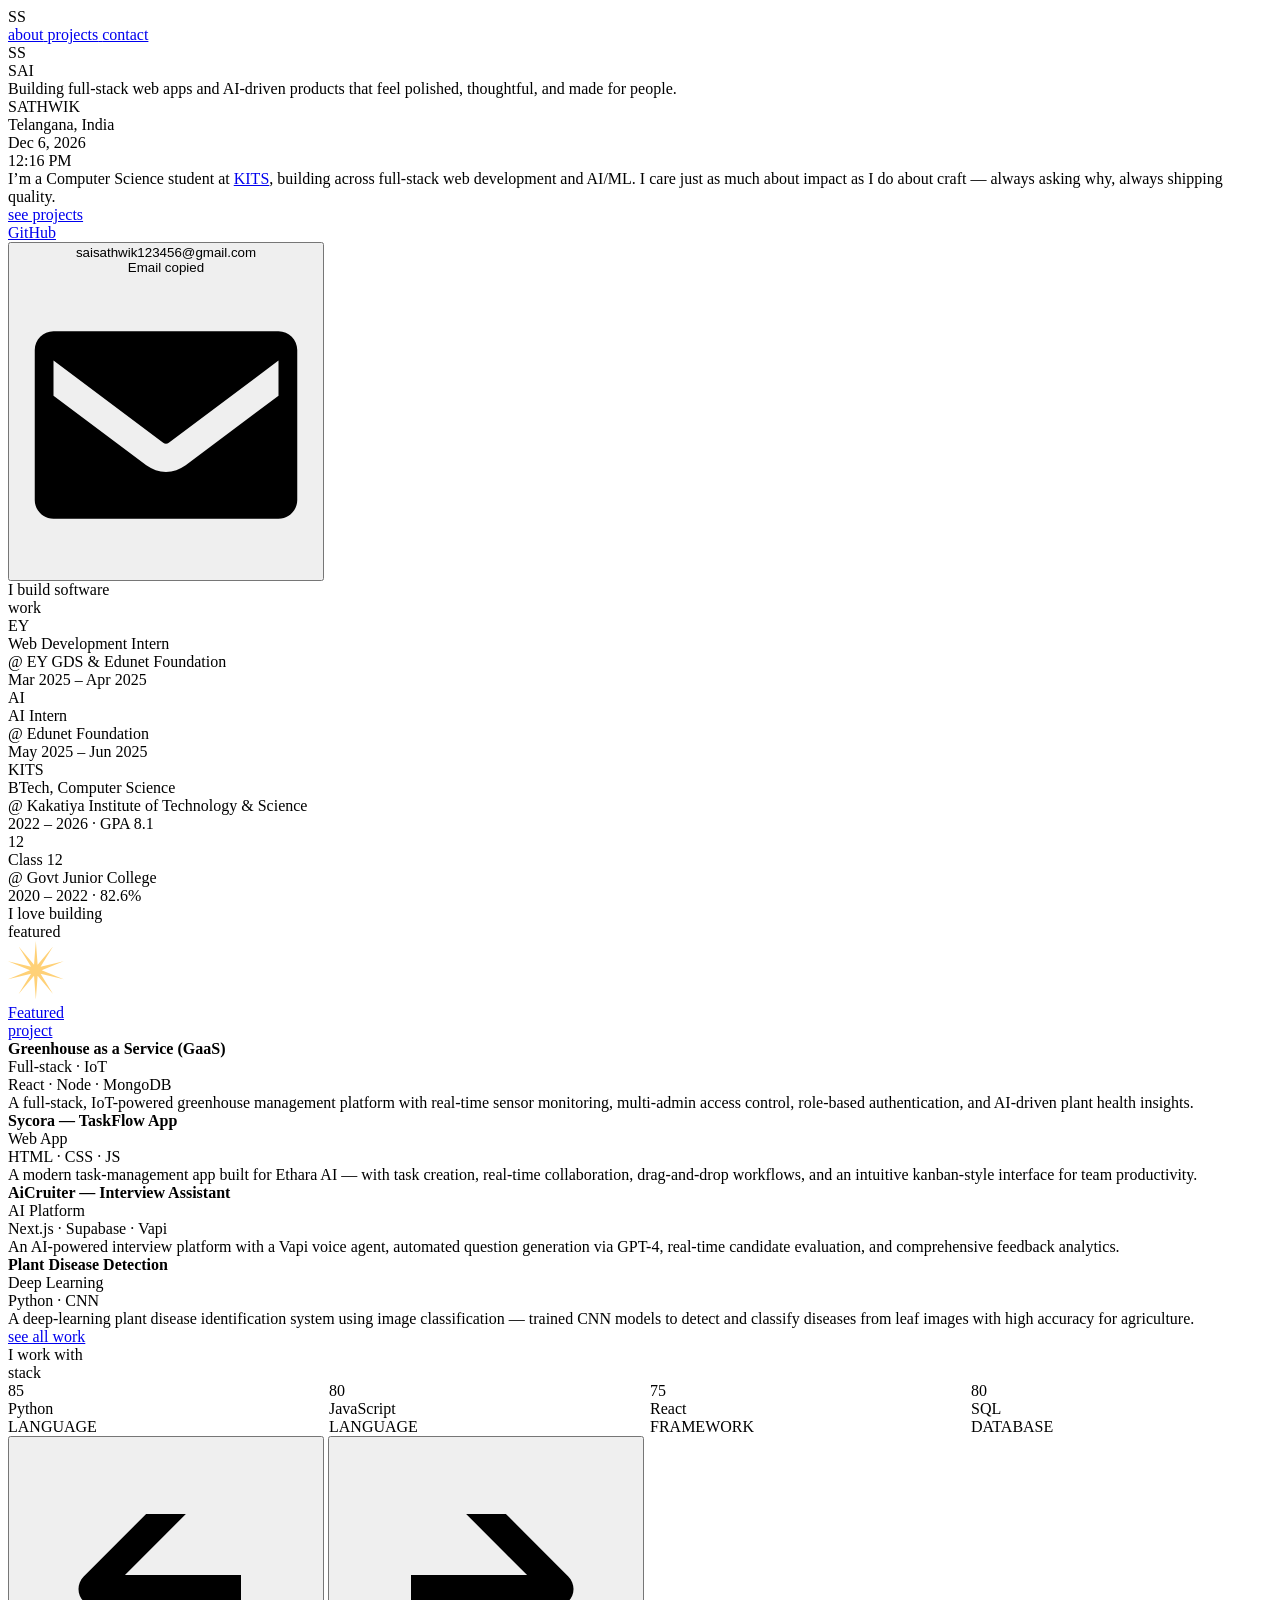
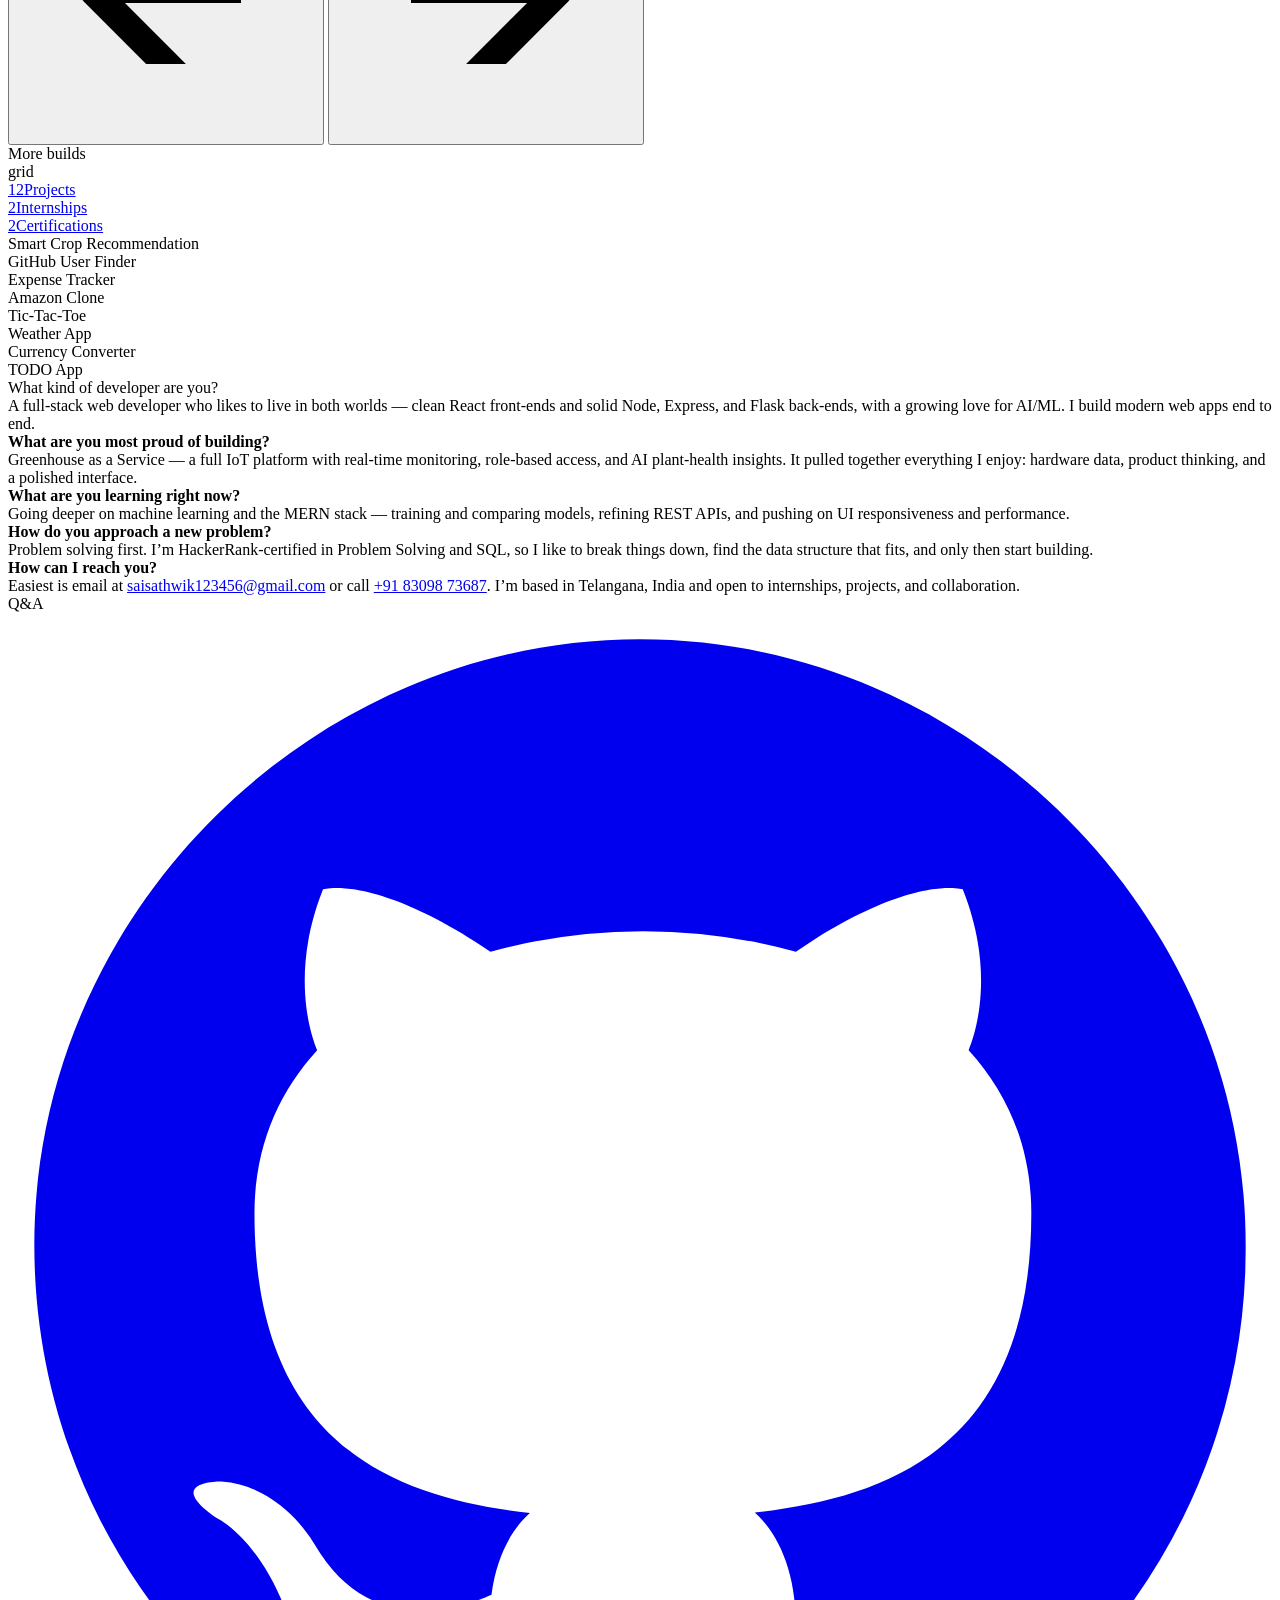
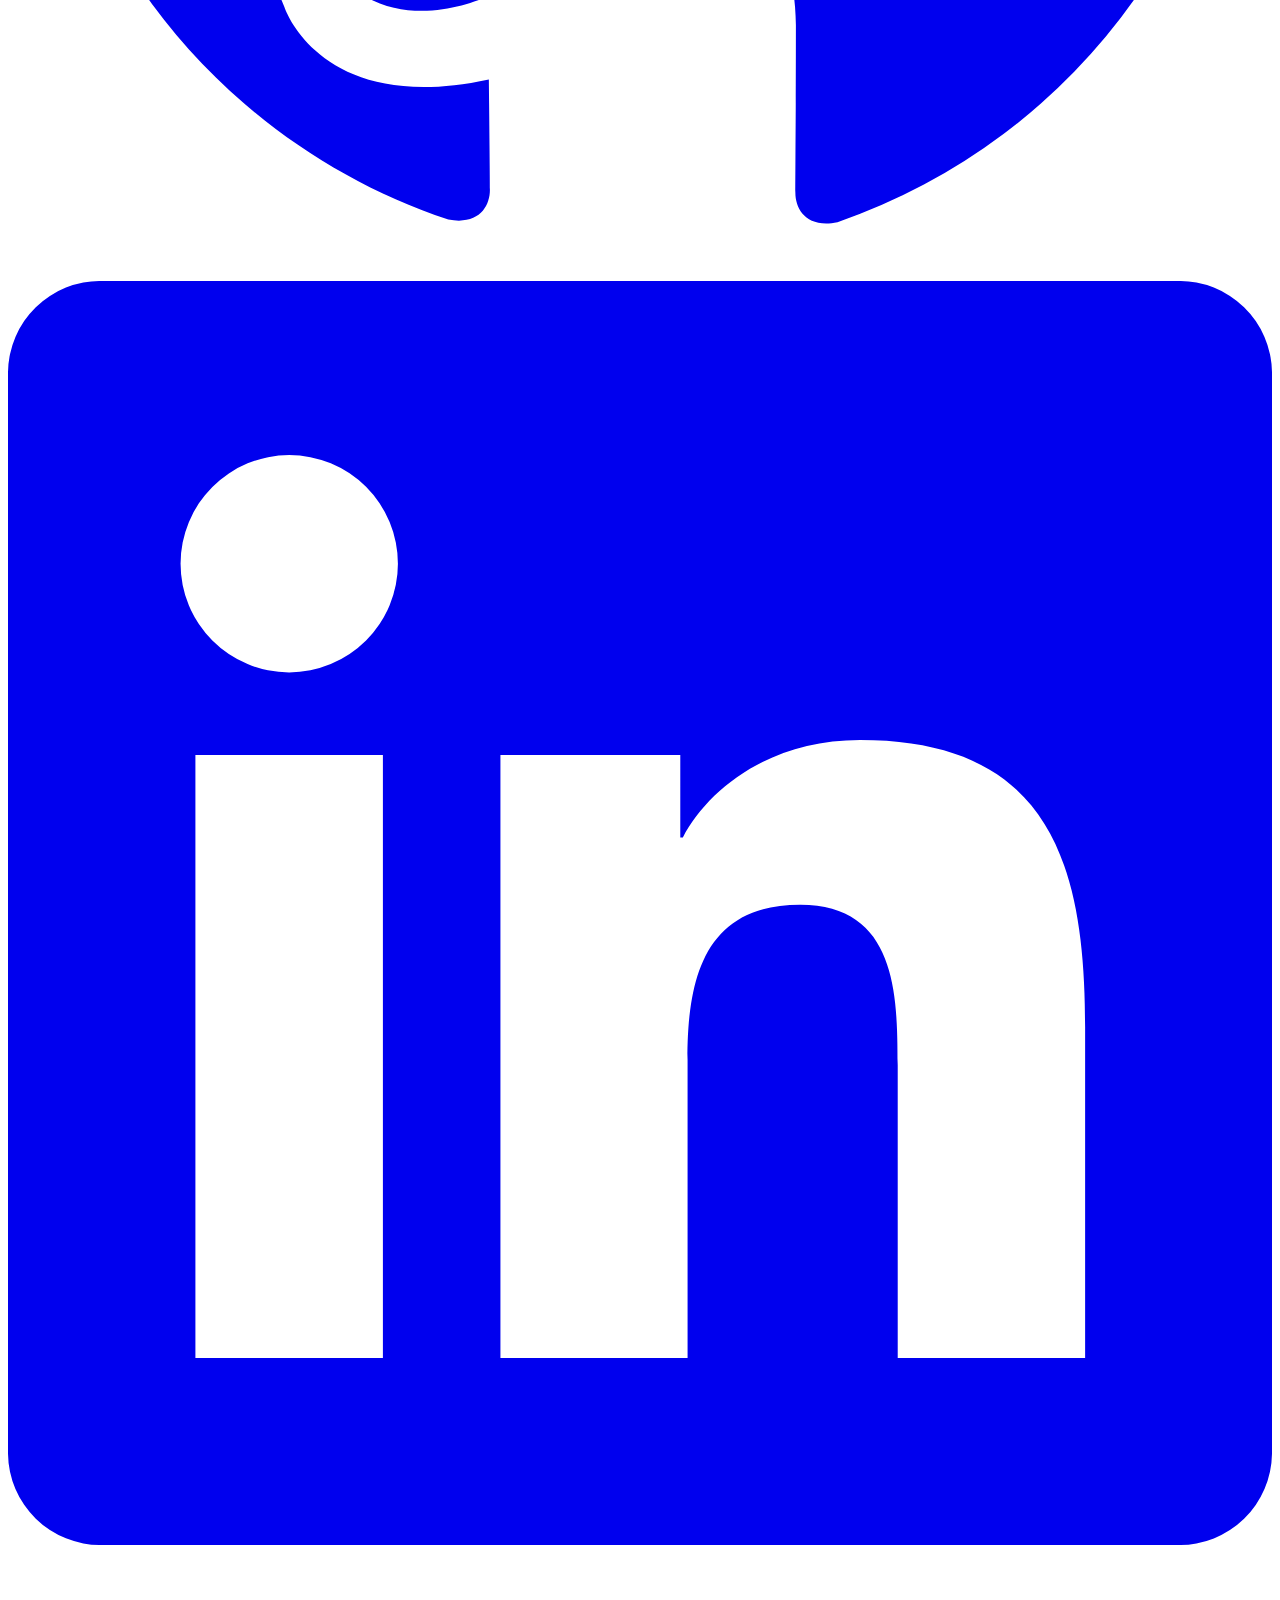
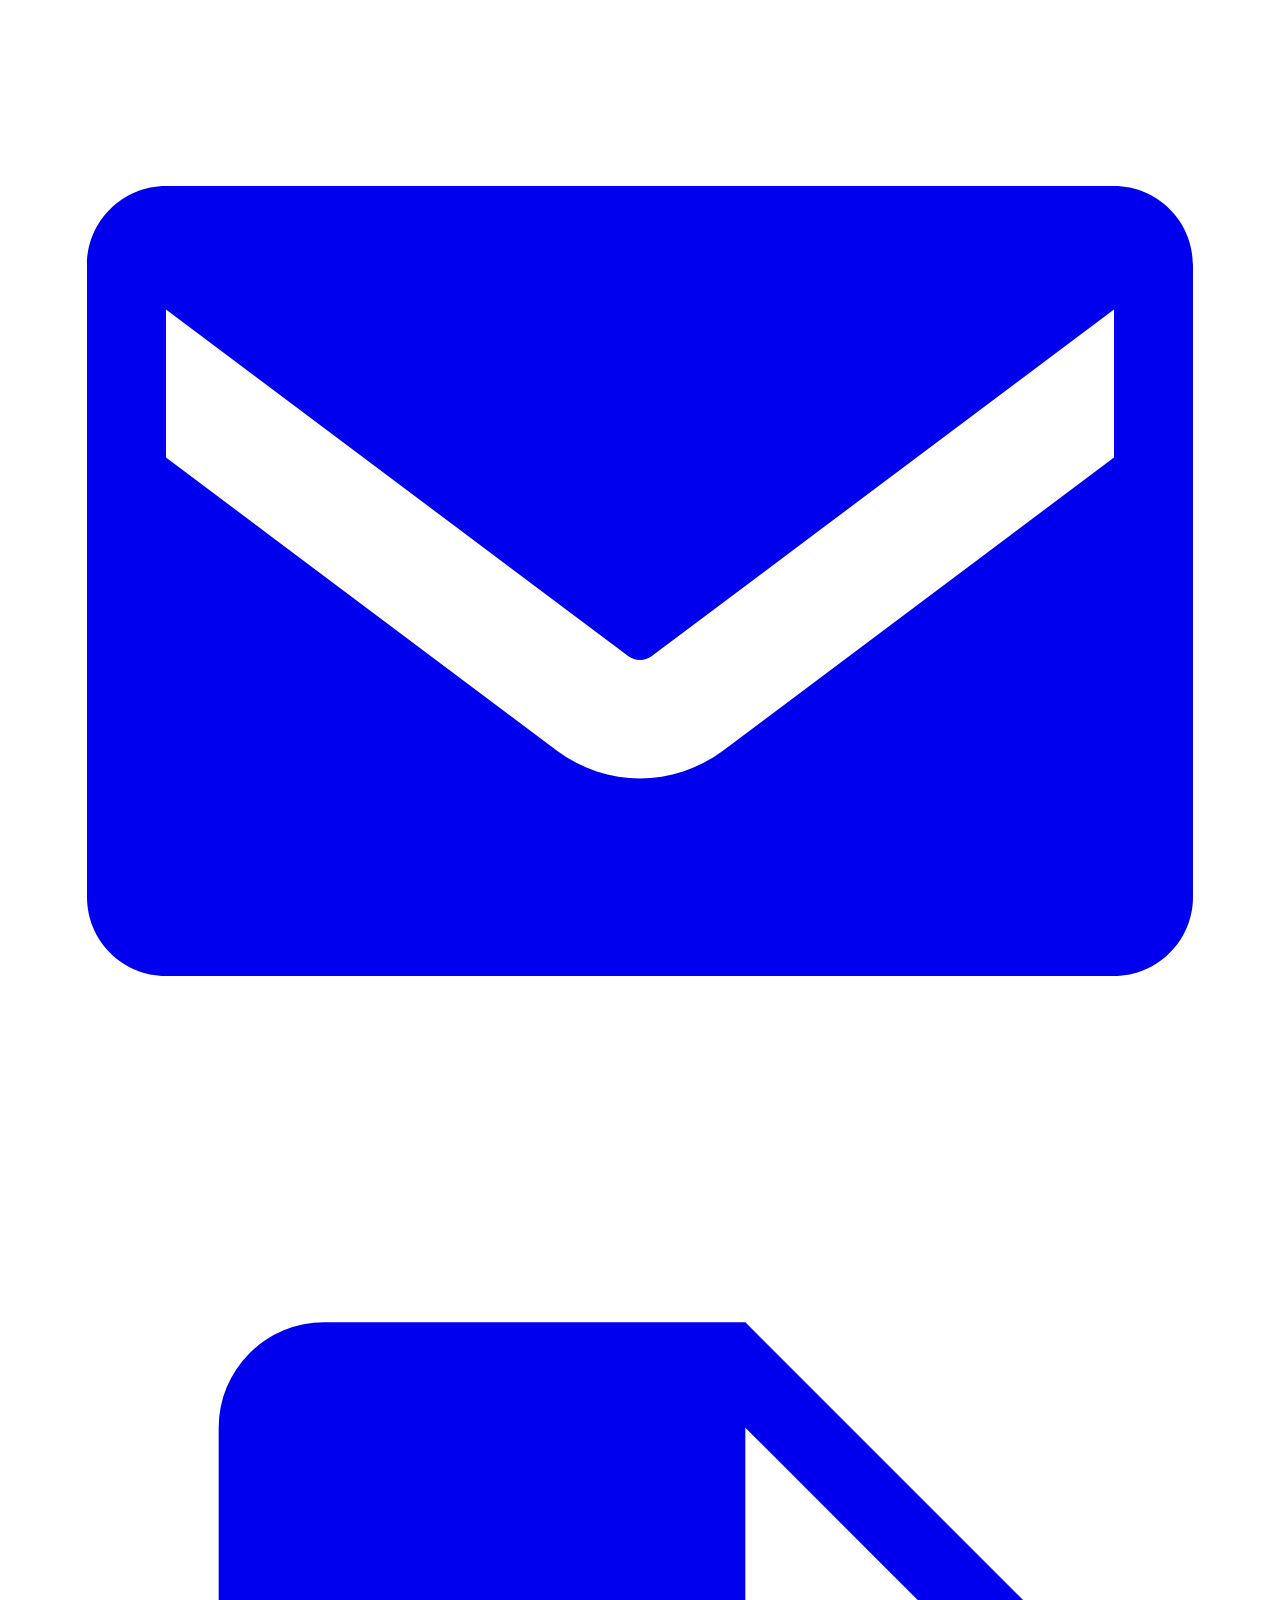
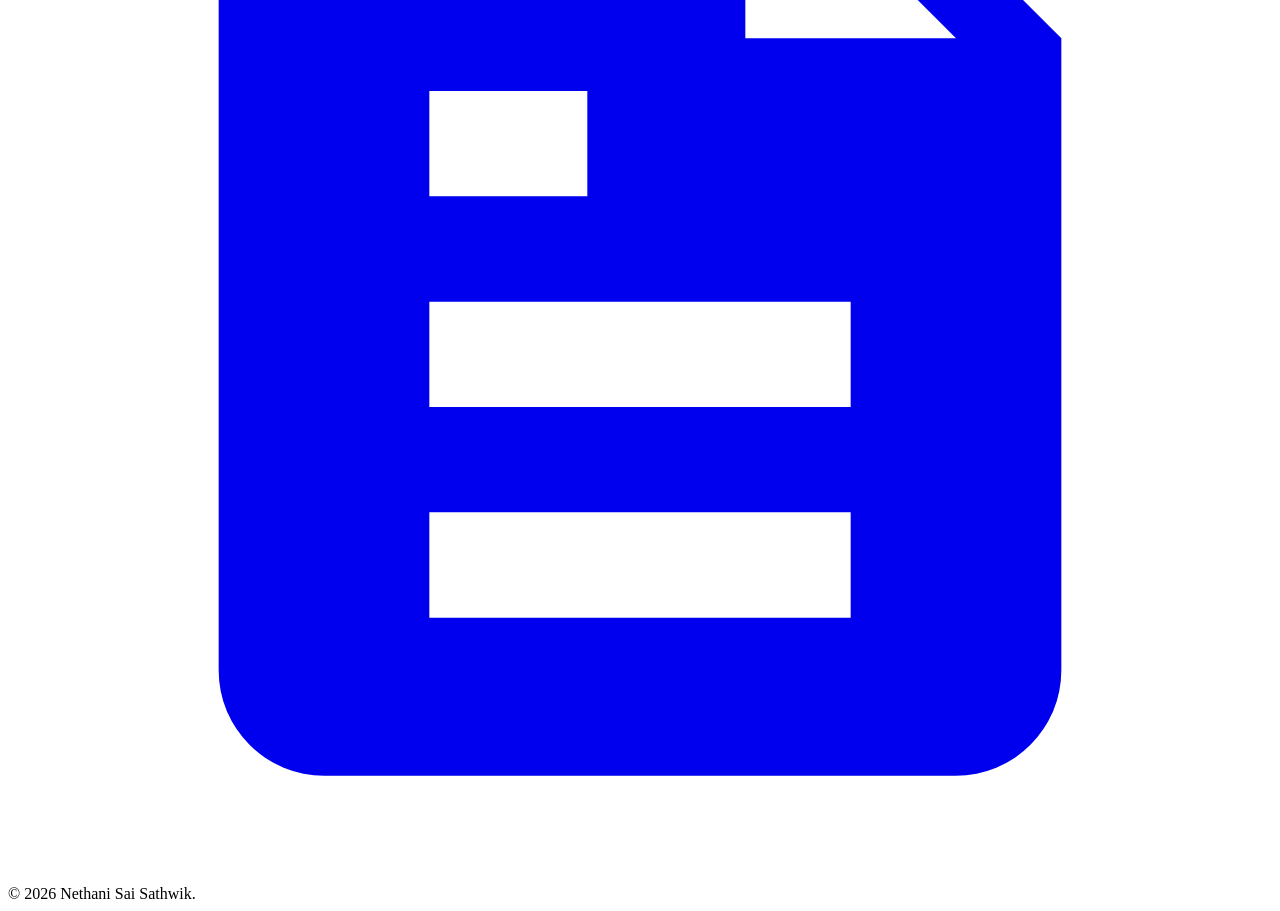
==== commit aedfeb7b: "Update index.html" ====
--- a/index.html
+++ b/index.html
@@ -1,288 +1,457 @@
-<!DOCTYPE html><!-- Last Published: Fri Jun 12 2026 02:34:08 GMT+0000 (Coordinated Universal Time) --><html data-wf-domain="www.billchien.net" data-wf-page="63b731bec7c958e7905642b6" data-wf-site="5bcd190539ce888450a18425"><head><meta charset="utf-8"/><link href="https://cdn.prod.website-files.com" rel="preconnect" crossorigin="anonymous"/><title>Bill Chien</title><meta content="Bill Chien" property="og:title"/><meta content="Bill Chien" name="twitter:title"/><meta content="width=device-width, initial-scale=1" name="viewport"/><link href="https://cdn.prod.website-files.com/5bcd190539ce888450a18425/css/billchien.webflow.shared.7a3ed6563.min.css" rel="stylesheet" type="text/css" integrity="sha384-ej7WVjv1Os9YjRHFts54FgP2wAmgOj5N7POFqU27TCC2g2bMKNm0yuz0KfJMXY96" crossorigin="anonymous"/><style>@media (min-width:992px) {html.w-mod-js:not(.w-mod-ix) [data-w-id="6f68e899-6ef3-697f-2f75-546ea943fad8"] {width:80px;height:80px;}html.w-mod-js:not(.w-mod-ix) [data-w-id="1ad7f49e-185d-7ba0-89d3-d99f894083d9"] {width:80px;height:80px;}html.w-mod-js:not(.w-mod-ix) [data-w-id="de7439a2-a1d7-f5ca-f037-d8c743d9f6a4"] {color:rgb(0,0,0);}html.w-mod-js:not(.w-mod-ix) [data-w-id="ff466f30-9bb8-e996-7f5f-b9aabcd8dcda"] {color:rgb(0,0,0);}html.w-mod-js:not(.w-mod-ix) [data-w-id="916c4830-c354-172e-a4d2-d6a3ed5bf7bd"] {color:rgb(0,0,0);}html.w-mod-js:not(.w-mod-ix) [data-w-id="f6b86f86-06ce-6d7c-3377-594d296d4bf6"] {-webkit-transform:translate3d(0, 0, 0) scale3d(1, 1, 1) rotateX(0) rotateY(0) rotateZ(0) skew(0, 0);-moz-transform:translate3d(0, 0, 0) scale3d(1, 1, 1) rotateX(0) rotateY(0) rotateZ(0) skew(0, 0);-ms-transform:translate3d(0, 0, 0) scale3d(1, 1, 1) rotateX(0) rotateY(0) rotateZ(0) skew(0, 0);transform:translate3d(0, 0, 0) scale3d(1, 1, 1) rotateX(0) rotateY(0) rotateZ(0) skew(0, 0);}html.w-mod-js:not(.w-mod-ix) [data-w-id="64da2328-aa6a-8075-3a04-7d00140310ee"] {opacity:0;}html.w-mod-js:not(.w-mod-ix) [data-w-id="4eddcd09-8929-e0da-3a09-56bb6b842b5d"] {opacity:0;}html.w-mod-js:not(.w-mod-ix) [data-w-id="d43b62fc-2bc2-a370-3074-4921fd763674"] {opacity:0;}html.w-mod-js:not(.w-mod-ix) [data-w-id="8e840ff5-c547-a424-2803-32afff4dc4c1"] {opacity:0;}html.w-mod-js:not(.w-mod-ix) [data-w-id="fbf061b7-1ec8-ade6-868d-488dd21a0612"] {-webkit-transform:translate3d(0, 0, 0) scale3d(1, 1, 1) rotateX(0) rotateY(0) rotateZ(0) skew(0, 0);-moz-transform:translate3d(0, 0, 0) scale3d(1, 1, 1) rotateX(0) rotateY(0) rotateZ(0) skew(0, 0);-ms-transform:translate3d(0, 0, 0) scale3d(1, 1, 1) rotateX(0) rotateY(0) rotateZ(0) skew(0, 0);transform:translate3d(0, 0, 0) scale3d(1, 1, 1) rotateX(0) rotateY(0) rotateZ(0) skew(0, 0);}}@media (max-width:991px) and (min-width:768px) {html.w-mod-js:not(.w-mod-ix) [data-w-id="6f68e899-6ef3-697f-2f75-546ea943fad8"] {width:80px;height:80px;}html.w-mod-js:not(.w-mod-ix) [data-w-id="1ad7f49e-185d-7ba0-89d3-d99f894083d9"] {width:80px;height:80px;}}@media (max-width:767px) and (min-width:480px) {html.w-mod-js:not(.w-mod-ix) [data-w-id="6f68e899-6ef3-697f-2f75-546ea943fad8"] {width:80px;height:80px;}html.w-mod-js:not(.w-mod-ix) [data-w-id="1ad7f49e-185d-7ba0-89d3-d99f894083d9"] {width:80px;height:80px;}}@media (max-width:479px) {html.w-mod-js:not(.w-mod-ix) [data-w-id="87774d9d-eb53-d60c-e717-4b82d98f4c38"] {width:60px;height:60px;}html.w-mod-js:not(.w-mod-ix) [data-w-id="9ca2efaf-95c8-5764-3443-97571eab4365"] {-webkit-transform:translate3d(0, 0, 0) scale3d(1, 1, 1) rotateX(0) rotateY(0) rotateZ(0) skew(0, 0);-moz-transform:translate3d(0, 0, 0) scale3d(1, 1, 1) rotateX(0) rotateY(0) rotateZ(0) skew(0, 0);-ms-transform:translate3d(0, 0, 0) scale3d(1, 1, 1) rotateX(0) rotateY(0) rotateZ(0) skew(0, 0);transform:translate3d(0, 0, 0) scale3d(1, 1, 1) rotateX(0) rotateY(0) rotateZ(0) skew(0, 0);}}</style><script type="text/javascript">!function(o,c){var n=c.documentElement,t=" w-mod-";n.className+=t+"js",("ontouchstart"in o||o.DocumentTouch&&c instanceof DocumentTouch)&&(n.className+=t+"touch")}(window,document);</script><link href="https://cdn.prod.website-files.com/5bcd190539ce888450a18425/5bf39ec95d89dd6cad3fa27d_sitecon_small.png" rel="shortcut icon" type="image/x-icon"/><link href="https://cdn.prod.website-files.com/5bcd190539ce888450a18425/5bf39ecf31850e2372b42af4_sitecon_Bill.png" rel="apple-touch-icon"/><link rel="stylesheet" href="https://cdn.jsdelivr.net/npm/swiper@8/swiper-bundle.min.css"/>
-
-<style>
-[text-split] {opacity: 0;}
-html.w-editor [text-split] {opacity: 1;}
-
-.word {
-	overflow: hidden;
-  padding-bottom: 0em;
-  margin-bottom: 0em;
-  transform-origin: bottom;
-}
-
-.h2 .word {
-  padding-bottom: 0.07em;
-}
-
-.h2.cn .word {
-  padding-bottom: 0em;
-}
-
-.swiper-slide, .icon-button, .button{
--webkit-user-select: none;
-user-select: none;
-}
-
-</style></head><body class="cream"><div data-w-id="87774d9d-eb53-d60c-e717-4b82d98f4c38" class="menu-new-mobile b"><div class="menu-logo-wrapper b"><img src="https://cdn.prod.website-files.com/5bcd190539ce888450a18425/63b73943f8d289373b7f8a89_monogram5.gif" loading="lazy" data-w-id="9ca2efaf-95c8-5764-3443-97571eab4365" alt="" class="logo-new"/></div><a href="/studies" class="menu-new-mobile-item w-inline-block"><div class="h4 m y">studies</div></a><a href="/grid" class="menu-new-mobile-item w-inline-block"><div class="h4 m y">grid</div></a><a href="/list" class="menu-new-mobile-item w-inline-block"><div class="h4 m y">list</div></a></div><div data-w-id="6f68e899-6ef3-697f-2f75-546ea943fad8" class="menu-new b"><div class="menu-item-wrapper"><a href="/studies" class="menu-item left w-inline-block"><div class="menu-arrow w-embed"><svg width="6" height="6" viewBox="0 0 8 8" fill="none" xmlns="http://www.w3.org/2000/svg">
-<path d="M7.5625 3.22427C8.14583 3.56904 8.14583 4.43096 7.5625 4.77573L2.3125 7.87866C1.72917 8.22343 1 7.79246 1 7.10293L1 0.897074C1 0.207534 1.72917 -0.223427 2.3125 0.121342L7.5625 3.22427Z" fill="#ffd177"/>
-</svg></div><div class="h4 y link">studies</div></a><a href="/grid" class="menu-item middle w-inline-block"><div class="menu-arrow w-embed"><svg width="6" height="6" viewBox="0 0 8 8" fill="none" xmlns="http://www.w3.org/2000/svg">
-<path d="M7.5625 3.22427C8.14583 3.56904 8.14583 4.43096 7.5625 4.77573L2.3125 7.87866C1.72917 8.22343 1 7.79246 1 7.10293L1 0.897074C1 0.207534 1.72917 -0.223427 2.3125 0.121342L7.5625 3.22427Z" fill="#ffd177"/>
-</svg></div><div class="h4 y link">grid</div></a><a href="/list" class="menu-item right w-inline-block"><div class="menu-arrow w-embed"><svg width="6" height="6" viewBox="0 0 8 8" fill="none" xmlns="http://www.w3.org/2000/svg">
-<path d="M7.5625 3.22427C8.14583 3.56904 8.14583 4.43096 7.5625 4.77573L2.3125 7.87866C1.72917 8.22343 1 7.79246 1 7.10293L1 0.897074C1 0.207534 1.72917 -0.223427 2.3125 0.121342L7.5625 3.22427Z" fill="#ffd177"/>
-</svg></div><div class="h4 y link">List</div></a></div><div class="menu-logo-wrapper b"><img src="https://cdn.prod.website-files.com/5bcd190539ce888450a18425/63b73943f8d289373b7f8a89_monogram5.gif" loading="lazy" data-w-id="1ad7f49e-185d-7ba0-89d3-d99f894083d9" alt="" class="logo-new"/></div></div><div class="me-top"><div id="w-node-_1fe8144c-193b-cb94-80f1-6244aeba5179-905642b6" class="me-top-left"><div class="bilchien-wrapper"><div class="bill-wrapper"><div letters-slide-up="" text-split="" class="h1">BILL</div><div class="me-b2-wrapper"><div class="b2 b">Designing graphic and digital experiences that ease, beautify, and delight moments in life.</div></div></div><div class="chien-wrapper"><div letters-slide-up="" text-split="" id="w-node-bd0c1c00-0371-1689-ae4c-9280a8f41a92-905642b6" class="h1">CHIEN</div></div></div><div class="location-wrapper"><div id="w-node-be154e5b-b7a0-207c-cc46-9b3b762249e2-905642b6" class="h4 b">Brooklyn, NY</div><div id="Clock" class="clock w-node-_50cecd8e-4a99-3206-4689-0d068716bd50-905642b6"><div id="w-node-_29445e56-182b-5602-dacb-67e6446d07c2-905642b6" class="date w-embed w-script"><script src="https://momentjs.com/downloads/moment.js"></script>
-<script src ="https://momentjs.com/downloads/moment-timezone-with-data-10-year-range.js"></script>
-
-<div id="day"></div>
-
-<script>
-  
-  function NYDate() {
-  var date = moment().tz("America/New_York").format('MMM D, YYYY')
-  document.getElementById("day").innerText = date;
-  setTimeout(function () { NYDate() }, 1000); 
-}
-  
-  NYDate()
-
-</script></div></div><div id="Clock" class="clock right w-node-b2feb683-17d7-3cfb-0171-70c076f86206-905642b6"><div id="w-node-b2feb683-17d7-3cfb-0171-70c076f86207-905642b6" class="time w-embed w-script"><script src="https://momentjs.com/downloads/moment.js"></script>
-<script src ="https://momentjs.com/downloads/moment-timezone-with-data-10-year-range.js"></script>
-
-<div id="clock"></div>
-
-<script>
-  
-  function NYTime() {
-  var time = moment().tz("America/New_York").format('h:mm a')
-  document.getElementById("clock").innerText = time;
-  setTimeout(function () { NYTime() }, 1000); 
-}
-  
-  NYTime()
-
-</script></div></div></div></div><div id="w-node-afe5a4f6-0fc4-2fc4-a631-f1fba237f3e2-905642b6" data-w-id="afe5a4f6-0fc4-2fc4-a631-f1fba237f3e2" style="opacity:0" class="portrait"></div></div><div class="me-section top-200"><div class="me-h3-wrapper"><div class="h3">I’m a Chinese designer who grew up in <a href="https://youtu.be/sEEw0HzMGYk?t=90" target="_blank" class="me-link">Hainan</a>, now living in Brooklyn. I realize notable ideas across branding, digital products, and experience — I care just as much about impact as I do about craft. I’m a total detail freak: always asking why, always delivering quality.</div></div><div class="button-group"><a href="/studies" class="button w-inline-block"><div class="h4 y">case studies</div></a><a id="w-node-f12b744d-dbe9-b2a9-3050-80243fbf5137-905642b6" href="/grid" class="button sub w-inline-block"><div class="h4 b">More works</div></a></div><div data-clipboard-text="hey@billchien.net" data-w-id="3d5e4a5b-ec2f-8b92-2b53-3a98e52db558" style="width:80px;-webkit-transform:translate3d(0, 0, 0) scale3d(1, 1, 1) rotateX(0) rotateY(0) rotateZ(0) skew(0, 0);-moz-transform:translate3d(0, 0, 0) scale3d(1, 1, 1) rotateX(0) rotateY(0) rotateZ(0) skew(0, 0);-ms-transform:translate3d(0, 0, 0) scale3d(1, 1, 1) rotateX(0) rotateY(0) rotateZ(0) skew(0, 0);transform:translate3d(0, 0, 0) scale3d(1, 1, 1) rotateX(0) rotateY(0) rotateZ(0) skew(0, 0);opacity:0" class="email"><div class="h4 y">Email copied</div><div class="email-icon"><div data-w-id="77df3c2c-1a08-4b58-1997-e28002f504a4" style="-webkit-transform:translate3d(0, 0, 0) scale3d(1, 1, 1) rotateX(0) rotateY(0) rotateZ(0) skew(0, 0);-moz-transform:translate3d(0, 0, 0) scale3d(1, 1, 1) rotateX(0) rotateY(0) rotateZ(0) skew(0, 0);-ms-transform:translate3d(0, 0, 0) scale3d(1, 1, 1) rotateX(0) rotateY(0) rotateZ(0) skew(0, 0);transform:translate3d(0, 0, 0) scale3d(1, 1, 1) rotateX(0) rotateY(0) rotateZ(0) skew(0, 0)" class="w-embed"><svg width="100%" height="auto" viewBox="0 0 16 16" fill="currentColor" xmlns="http://www.w3.org/2000/svg">
-<path fill-rule="evenodd" clip-rule="evenodd" d="M2 3C1.44772 3 1 3.44772 1 4V12C1 12.5523 1.44772 13 2 13H14C14.5523 13 15 12.5523 15 12V4C15 3.44772 14.5523 3 14 3H2ZM8.14981 8.95002L14 4.56238V6.43738L9.0498 10.15C8.42758 10.6167 7.57203 10.6167 6.9498 10.15L2 6.43767V4.56267L7.8498 8.95002C7.93869 9.01669 8.06092 9.01669 8.14981 8.95002Z"/>
-</svg></div></div></div></div><div class="divider"><div data-w-id="4786fd73-91fe-c409-a479-cf9fb6eb0c3e" style="width:0%" class="divider-line y"></div></div><div class="me-section"><div class="me-title-wrapper"><div letters-slide-up="" text-split="" class="h2">I work design</div><div letters-slide-up="" text-split="" class="h2 cn">设畜</div></div><div class="career"><a id="w-node-_8845c3eb-06c1-3f91-a18b-36738810680f-905642b6" href="https://work.co/" target="_blank" class="career-card w-inline-block"><div class="company-logo"><div id="w-node-ffc8c3ab-1ccd-3b04-32bb-f3e099bb941f-905642b6" class="work-co-logo w-embed"><svg width="100%" height="100%" viewBox="0 0 80 80" fill="currentColor" xmlns="http://www.w3.org/2000/svg">
-<g clip-path="url(#clip0_392_219)">
-<path d="M27.7313 36.7319L24.2726 26.0135L20.8201 36.7319L9.55957 36.7047L18.6836 43.2994L15.1821 53.9999L24.2726 47.3632L33.3671 53.9999L29.8687 43.2994L38.988 36.7047L27.7321 36.7311L27.7313 36.7319ZM69.9276 36.6876L58.6741 36.7163L55.2169 26.0002L51.7621 36.7163L40.5039 36.6876L49.6255 43.2869L46.1225 53.9867L55.2177 47.35L64.3082 53.9867L60.8114 43.2869L69.9284 36.6876H69.9276Z" fill="currentColor"/>
-</g>
-<defs>
-<clipPath id="clip0_392_219">
-<rect width="60.368" height="28" fill="white" transform="translate(9.56006 26)"/>
-</clipPath>
-</defs>
-</svg></div></div><div id="w-node-_0c238ced-1e63-821c-dbba-b8925798a3bb-905642b6" class="career-card-text"><div id="w-node-_049c8825-5c1c-bb66-8bd6-dac9049b618d-905642b6" class="content-title-group"><div class="h4">Senior lead</div><div class="h4">@ Work &amp; CO</div></div><div id="w-node-_02230a85-ab92-1b63-93b2-40fdfe254f53-905642b6" class="c b">2021 – Present</div></div></a><a id="w-node-cc3e56f4-934d-91b9-6d6a-ff1cc0be83f5-905642b6" data-w-id="cc3e56f4-934d-91b9-6d6a-ff1cc0be83f5" href="https://www.gotogether.agency/" target="_blank" class="career-card w-inline-block"><div class="company-logo"><div data-w-id="916c4830-c354-172e-a4d2-d6a3ed5bf7bd" class="together-logo w-embed"><svg width="100%" height="100%" viewBox="0 0 80 80" fill="none" xmlns="http://www.w3.org/2000/svg">
-<path d="M30.9592 26.2265C28.7544 29.7768 25.2454 37.7076 30.0118 47.1414L30.2646 47.6414L35.2576 43.8842L35.1061 43.5433C31.5107 35.4545 36.0572 29.2727 37.8281 27.2968C37.8281 27.2968 46.9398 28.9983 50.7654 28.9641C56.1326 28.9157 59.999 27.5134 59.999 27.5134L59.9999 20.8016C59.9999 20.8016 55.8198 22.8164 50.8432 22.8164H50.839C47.4224 22.8507 39.1596 21.2922 39.1596 21.2922C36.0351 20.7027 32.0707 19.9556 29.1123 19.9556C23.2461 19.9556 20.0039 21.5079 20.0039 21.5079V28.1109C20.0039 28.1109 25.3946 25.9325 30.9592 26.2265Z" fill="currentColor"/>
-<path d="M49.0407 53.2393C51.2455 49.689 54.7545 41.7583 49.9881 32.3244L49.7353 31.8245L44.7424 35.5816L44.8939 35.9226C48.4892 44.0113 43.9427 50.1932 42.1718 52.1691C42.1718 52.1691 33.0601 50.4675 29.2345 50.5018C23.8673 50.5496 20.0009 51.9519 20.0009 51.9519L20 58.6637C20 58.6637 24.1802 56.6489 29.1567 56.6489H29.1609C32.5775 56.6147 40.8403 58.1732 40.8403 58.1732C43.9643 58.7636 47.9292 59.5107 50.8876 59.5107C56.7534 59.5107 59.996 57.9584 59.996 57.9584V51.3549C59.996 51.3549 54.6054 53.5334 49.0407 53.2393Z" fill="currentColor"/>
-</svg></div></div><div id="w-node-cc3e56f4-934d-91b9-6d6a-ff1cc0be83f8-905642b6" class="career-card-text"><div id="w-node-cc3e56f4-934d-91b9-6d6a-ff1cc0be83f9-905642b6" class="content-title-group"><div class="h4">Senior Designer</div><div class="h4">@ Together Agency</div></div><div id="w-node-cc3e56f4-934d-91b9-6d6a-ff1cc0be83fe-905642b6" class="c b">2019, 2021</div></div></a><a id="w-node-_8a1b274b-9eec-dfe7-69d5-3e354c4f950e-905642b6" data-w-id="8a1b274b-9eec-dfe7-69d5-3e354c4f950e" href="https://www.frog.co/services" target="_blank" class="career-card w-inline-block"><div class="company-logo"><div data-w-id="de7439a2-a1d7-f5ca-f037-d8c743d9f6a4" class="frog-logo w-embed"><svg width="100%" height="100%" viewBox="0 0 80 80" fill="none" xmlns="http://www.w3.org/2000/svg">
-<path d="M12.8992 28.6325V31.1738H10.0005V34.4938H12.8992V47.815C12.8992 48.8267 13.9483 49.6352 15.2694 49.6352C16.5905 49.6352 17.6584 48.8267 17.6584 47.815V34.4938H21.5171V31.1738H17.6584V28.6325C17.6584 25.5678 20.0711 25.0013 23.3723 25.7337V22.4145C18.7282 21.3848 12.8992 21.8665 12.8992 28.6325ZM27.7438 34.4929H27.6463V31.1749H23.7879V47.8142C23.7879 48.8267 24.837 49.6353 26.1585 49.6353C27.4801 49.6353 28.5468 48.8267 28.5468 47.8142V39.4507C28.5468 35.4988 31.1312 34.4929 34.2612 34.4929V30.7549C31.4313 30.7475 28.78 31.6725 27.7438 34.4929V34.4929ZM61.0543 30.7549C56.459 30.7549 52.7326 33.0237 52.7326 37.4793C52.7326 39.8542 53.7916 41.6064 55.4766 42.7265C55.353 42.8068 55.2307 42.8902 55.1133 42.977C53.0226 44.5152 52.7985 47.1685 54.7149 48.6175C53.7754 49.4372 52.4476 50.9275 52.4476 52.9957C52.4476 56.2759 55.5244 58.3946 61.0472 58.3946C66.5701 58.3946 70.7866 55.816 70.7866 51.845C70.7866 47.8741 68.0176 46.3164 62.9637 46.3164H59.673C57.3595 46.3164 57.5558 44.7225 58.3198 44.0369C58.3588 44.0032 58.4013 43.9682 58.4464 43.9341C59.2667 44.1129 60.1437 44.2013 61.0543 44.2013C65.6512 44.2013 69.3762 41.9341 69.3762 37.4792C69.3762 36.476 69.1857 35.5828 68.8414 34.8025C69.4995 34.6107 70.2296 34.5177 71.0002 34.4928V31.1738C68.957 31.1738 67.6378 31.3104 66.2411 31.9882C64.8197 31.1674 63.0169 30.7548 61.0543 30.7548L61.0543 30.7549ZM58.5281 49.6353H62.9637C64.7855 49.6353 66.0268 50.1984 66.0268 51.845C66.0268 54.0584 64.1219 55.0759 61.0473 55.0759C56.3006 55.0759 56.5834 51.1994 58.5281 49.6353V49.6353ZM61.0543 40.8805C59.088 40.8805 57.4922 40.1212 57.4922 37.4775C57.4922 34.8338 59.088 34.0758 61.0543 34.0758C63.0207 34.0758 64.6173 34.8339 64.6173 37.4775C64.6173 40.1211 63.0225 40.8805 61.0543 40.8805V40.8805ZM42.9089 30.7549C37.7432 30.7549 34.5869 33.9393 34.5869 40.196C34.5869 46.4526 37.7432 49.6352 42.9089 49.6352C48.0747 49.6352 51.2299 46.4528 51.2299 40.196C51.2299 33.9391 48.0745 30.7549 42.9089 30.7549ZM42.9089 46.3164C40.9418 46.3164 39.3467 45.5204 39.3467 40.196C39.3467 34.8716 40.9418 34.0794 42.9089 34.0794C44.8761 34.0794 46.4707 34.8734 46.4707 40.196C46.4707 45.5186 44.8761 46.3164 42.9089 46.3164Z" fill="currentColor"/>
-</svg></div></div><div id="w-node-_8a1b274b-9eec-dfe7-69d5-3e354c4f9511-905642b6" class="career-card-text"><div id="w-node-_8a1b274b-9eec-dfe7-69d5-3e354c4f9512-905642b6" class="content-title-group"><div class="h4">Visual Designer</div><div class="h4">@ frog</div></div><div id="w-node-_8a1b274b-9eec-dfe7-69d5-3e354c4f9517-905642b6" class="c b">2018 – 2019</div></div></a><a id="w-node-_85f9480b-e99b-07de-c326-e204778830bd-905642b6" data-w-id="85f9480b-e99b-07de-c326-e204778830bd" href="http://tbdcca.com/" target="_blank" class="career-card w-inline-block"><div class="company-logo"><div data-w-id="ff466f30-9bb8-e996-7f5f-b9aabcd8dcda" class="tbd-logo w-embed"><svg width="100%" height="100%" viewBox="0 0 80 80" fill="none" xmlns="http://www.w3.org/2000/svg">
-<path fill-rule="evenodd" clip-rule="evenodd" d="M68.167 33.011L73.139 36.9887C73.3149 37.134 73.3455 37.3941 73.1925 37.5776L72.1446 38.8857C71.9992 39.0616 71.7392 39.0922 71.5632 38.9469C71.4332 38.8436 71.305 38.7403 71.1768 38.637C71.0487 38.5337 70.9207 38.4305 70.7907 38.3273C70.7257 38.2737 70.6587 38.2202 70.5918 38.1667C70.5249 38.1131 70.4579 38.0596 70.3929 38.006C70.1864 37.8377 70.0563 37.5547 69.9798 37.3099C69.9569 37.2334 69.9033 37.0651 69.781 37.111C69.7 37.1448 69.7202 37.2261 69.7366 37.2921C69.7388 37.3009 69.7409 37.3095 69.7427 37.3176C69.7657 37.44 69.781 37.5624 69.7963 37.6924C69.8727 38.5491 69.9186 39.4058 69.9186 40.2702C69.9186 57.198 55.6987 70.8672 38.572 69.957C23.5029 69.1538 11.31 56.9609 10.5068 41.8918C9.59658 24.7651 23.2658 10.5452 40.1936 10.5452C45.4104 10.5452 50.5354 11.9144 55.0255 14.4998L53.7787 16.6646C49.6634 14.2933 44.9668 13.0388 40.1936 13.0388C24.6886 13.0388 12.1744 26.0655 13.0081 41.7465C13.7425 55.5534 24.9104 66.7213 38.7173 67.4557C54.3983 68.2894 67.425 55.7752 67.425 40.2702C67.425 39.7959 67.4097 39.314 67.3867 38.8398C67.3791 38.6332 67.3638 38.4191 67.3485 38.2125C67.3447 38.1513 67.3389 38.0921 67.3332 38.0328C67.3275 37.9735 67.3217 37.9142 67.3179 37.853L67.3172 37.8422C67.3097 37.7306 67.3019 37.6123 67.2796 37.5012C67.2644 37.4629 67.2185 37.4323 67.1802 37.4323C67.119 37.4323 67.0731 37.4782 67.0731 37.5394C67.0731 37.5394 67.0502 37.9601 66.7824 38.3808L65.7268 39.8112C65.5968 39.9948 65.3367 40.0331 65.1532 39.8954L63.8069 38.901C63.6233 38.7709 63.5851 38.5109 63.7227 38.3273L67.578 33.0875C67.7157 32.8963 67.9834 32.8657 68.167 33.011ZM66.9127 26.1879C66.7597 26.4633 66.4155 26.3868 66.2243 26.3027C65.4976 25.836 64.6256 25.2088 63.6312 24.2297C63.9372 25.5224 64.0519 26.8151 64.0519 27.5954C64.0519 27.8707 63.9372 28.1844 63.6312 28.1844H62.2237C61.9177 28.1844 61.803 27.8707 61.803 27.5954C61.803 26.6928 61.8795 25.6372 62.2237 24.2679C61.2676 25.1706 60.2426 25.9508 59.5924 26.3027C59.4011 26.4556 59.0569 26.5015 58.9039 26.2262L58.2155 24.9717C58.0625 24.6963 58.2538 24.4592 58.4832 24.3444C59.2099 23.8778 60.1584 23.4418 61.497 23.0517C60.2349 22.6616 59.0952 22.0726 58.445 21.7207C58.2155 21.606 58.0243 21.3306 58.1773 21.0553L58.8657 19.8008C59.0187 19.5637 59.3629 19.6019 59.5541 19.7243C60.3191 20.1909 61.1528 20.7799 62.1855 21.759C61.8795 20.4663 61.7265 19.1735 61.7265 18.3933C61.7265 18.1562 61.8795 17.8426 62.1855 17.8426H63.5929C63.8989 17.8426 64.0136 18.1562 64.0136 18.3933C64.0136 19.2959 63.8989 20.3898 63.5929 21.759C64.5491 20.8181 65.5741 20.0762 66.186 19.686C66.4155 19.5713 66.7215 19.5331 66.9127 19.8008L67.6011 21.017C67.7541 21.2924 67.5629 21.5295 67.3334 21.6825C66.6067 22.1109 65.62 22.5851 64.3196 22.9752C65.5817 23.3653 66.6832 23.8778 67.3334 24.2679C67.5629 24.4209 67.7541 24.6581 67.6011 24.9717L66.9127 26.1879ZM44.1335 38.3884V37.1186C44.1335 34.885 43.0779 33.6076 40.5995 33.6076H36.5531C36.3389 33.6076 36.1706 33.7759 36.1706 33.9901V48.9061C36.1706 49.1203 36.3389 49.2886 36.5531 49.2886H40.7143C43.1926 49.2886 44.2941 48.0188 44.2941 45.7776V44.1024C44.2941 42.5725 43.6745 41.5093 42.1829 41.2033C43.491 40.928 44.1335 40.01 44.1335 38.3884ZM38.626 35.8259H40.546C41.3339 35.8259 41.7622 36.3843 41.7622 37.1798V38.6332C41.7622 39.6505 41.2727 40.1936 40.3242 40.1936H38.626V35.8259ZM41.9305 45.6705C41.9305 46.3895 41.5404 46.9173 40.7755 46.9173H38.6031V42.6949H40.5842C41.2038 42.6949 41.9305 43.1998 41.9305 44.1559V45.6705ZM29.1336 42.5037V55.5763C29.1336 55.7905 28.9577 55.9664 28.7358 55.9664H27.0913C26.8771 55.9664 26.7011 55.7905 26.7011 55.5763V42.5037H24.0927C23.8786 42.5037 23.7026 42.3278 23.7026 42.1136V40.6756C23.7026 40.4614 23.8786 40.2854 24.0927 40.2854H31.742C31.9562 40.2854 32.1321 40.4614 32.1321 40.6756V42.1136C32.1321 42.3278 31.9562 42.5037 31.742 42.5037H29.1336ZM52.5783 26.9299H48.6466C48.4401 26.9299 48.2641 27.0982 48.2641 27.3124V42.2438C48.2641 42.4503 48.4324 42.6186 48.639 42.6186H52.5707C55.4162 42.6186 56.6554 40.8057 56.6554 38.3809V31.1753C56.663 28.7428 55.4238 26.9299 52.5783 26.9299ZM54.2382 38.2585C54.2382 39.5206 53.6798 40.2396 52.4483 40.2396H50.7196V29.1482H52.4483C53.6798 29.1482 54.2382 29.8596 54.2382 31.1523V38.2585Z" fill="currentColor"/>
-</svg></div></div><div id="w-node-_85f9480b-e99b-07de-c326-e204778830c0-905642b6" class="career-card-text"><div id="w-node-_85f9480b-e99b-07de-c326-e204778830c1-905642b6" class="content-title-group"><div class="b1"><strong class="h4">Designer &amp; Design Manager</strong></div><div class="h4">@ CCA TBD* Studio</div></div><div id="w-node-_85f9480b-e99b-07de-c326-e204778830c6-905642b6" class="c b">2017 – 2018</div></div></a><a href="https://www.sypartners.com/about/" target="_blank" class="career-card w-inline-block"><div class="company-logo"><div class="syp-logo w-embed"><svg width="100%" height="100%" viewBox="0 0 80 80" fill="none" xmlns="http://www.w3.org/2000/svg">
-<path d="M64.005 44.6257C69.2897 44.6257 73.0002 41.6506 73.0002 36.2611C73.0002 30.9066 69.2897 27.9664 64.005 27.9664H52.9465V51.6242H60.6455V44.6257H64.005ZM36.1474 51.6242H43.9879V42.4193L51.9315 27.9664H44.3373L40.3472 35.2811L36.3238 27.9664H27.8195L36.1474 42.2446V51.6242ZM65.1598 36.2611C65.1598 37.4508 64.5308 38.1497 62.8852 38.1497H60.6455V34.4058H62.8852C64.5308 34.4058 65.1598 35.0714 65.1598 36.2611ZM8.53613 44.1348C8.95544 48.1599 12.4896 52.0086 19.2452 52.0086C25.1938 52.0086 29.1489 49.2098 29.1489 44.3096C29.1489 40.1797 27.0491 37.94 22.4999 36.96L18.2652 36.0515C17.2152 35.8401 16.6195 35.4907 16.6195 34.7203C16.6195 33.9499 17.3899 33.5306 18.5447 33.5306C19.979 33.5306 20.8892 34.2311 21.3101 35.3859H28.6581C28.3436 31.7818 25.2986 27.582 18.5447 27.582C12.8058 27.582 8.88556 30.5555 8.88556 35.1413C8.88556 39.2712 11.1602 41.6506 15.4997 42.5258L19.6995 43.3644C20.8193 43.6107 21.3451 43.8902 21.3451 44.6956C21.3451 45.5692 20.4349 45.9901 19.2452 45.9901C17.7393 45.9901 16.7243 45.3246 16.3749 44.1348H8.53613Z" fill="currentColor"/>
-</svg></div></div><div id="w-node-_1306cc54-b568-0ecb-18d8-816f0591ff46-905642b6" class="career-card-text"><div id="w-node-_1306cc54-b568-0ecb-18d8-816f0591ff47-905642b6" class="content-title-group"><div class="h4">Design Intern</div><div class="h4">@ SYPartners</div></div><div id="w-node-_1306cc54-b568-0ecb-18d8-816f0591ff4c-905642b6" class="c b">2017</div></div></a></div></div><div class="divider"><div data-w-id="3669d34a-5f1a-b937-347e-516bcf1fbd5d" style="width:0%" class="divider-line y"></div></div><div class="me-section"><div class="me-title-wrapper"><div letters-slide-up="" text-split="" class="h2">I love shows</div><div letters-slide-up="" text-split="" class="h2 cn">剧狂</div></div><div class="show-container"><div id="w-node-_8e840ff5-c547-a424-2803-32afff4dc4c1-905642b6" data-w-id="8e840ff5-c547-a424-2803-32afff4dc4c1" class="show-cell"><div class="show"><a data-w-id="fbf061b7-1ec8-ade6-868d-488dd21a0612" href="https://youtube.com/watch?v=NoU_Zqj20pk&amp;ab_channel=FredRosa" target="_blank" class="favorite-poster w-inline-block"><div class="tag"><div data-w-id="23f5635a-50b4-725b-840c-012757c46453" style="-webkit-transform:translate3d(0, 0, 0) scale3d(1, 1, 1) rotateX(null) rotateY(null) rotateZ(0deg) skew(0, 0);-moz-transform:translate3d(0, 0, 0) scale3d(1, 1, 1) rotateX(null) rotateY(null) rotateZ(0deg) skew(0, 0);-ms-transform:translate3d(0, 0, 0) scale3d(1, 1, 1) rotateX(null) rotateY(null) rotateZ(0deg) skew(0, 0);transform:translate3d(0, 0, 0) scale3d(1, 1, 1) rotateX(null) rotateY(null) rotateZ(0deg) skew(0, 0);transform-style:preserve-3d" class="favorite-star w-embed"><svg width="64px" height="auto" viewBox="0 0 155 162" fill="none" xmlns="http://www.w3.org/2000/svg">
-<path d="M77.0352 0L82.0412 65.5929L124.646 15.4696L90.1412 71.4779L154.071 55.9696L93.2352 81L154.071 106.03L90.1412 90.5221L124.646 146.53L82.0412 96.4071L77.0352 162L72.0291 96.4071L29.4245 146.53L63.9291 90.5221L-0.000419617 106.03L60.8352 81L-0.000419617 55.9696L63.9291 71.4779L29.4245 15.4696L72.0291 65.5929L77.0352 0Z" fill="#FFD177"/>
-</svg></div><div class="c label y">Bills<br/>favorite</div></div></a><div class="content-title-wrapper me"><div class="content-title-group"><div class="h4"><strong>Everything Everywhere All at Once</strong></div><div class="h4 gold">Adventure</div></div><div class="label gold"><div class="c label gold">Film</div></div></div></div><div class="show-review top-padding"><div class="b2 m500">The first time I watched this film, my jaw dropped to the floor. I’d never seen anything quite like it — yet it felt familiar. It’s Chinese, it’s multiverse, it’s family, it’s personal growth, it’s action. It makes you laugh and cry. It’s quite literally everything, everywhere, all at once. Through all the mesmerizing chaos and lessons, there lies the most important theme of life: LOVE.</div></div></div><div id="w-node-d43b62fc-2bc2-a370-3074-4921fd763674-905642b6" data-w-id="d43b62fc-2bc2-a370-3074-4921fd763674" class="show-cell top-padding-m"><div class="show"><a href="https://www.youtube.com/watch?v=wrECxBsgs4k" target="_blank" class="show-poster _3 w-inline-block"></a><div class="content-title-wrapper me"><div class="content-title-group"><div class="h4"><strong>the drama</strong></div><div class="h4 gold">drama</div></div><div class="label gold"><div class="c label gold">film</div></div></div></div><div class="show-review"><div class="b2 m500">Complex themes, impressively executed through the focused story of a wedding planning. What I love most about this film is the art of editing. With glimpses into flashback moments from the past, we understand — and even relate to — where the character is coming from. Some people may say it feels chaotic, but isn’t that the point of drama?</div></div></div><div id="w-node-_4eddcd09-8929-e0da-3a09-56bb6b842b5d-905642b6" data-w-id="4eddcd09-8929-e0da-3a09-56bb6b842b5d" class="show-cell"><div class="show"><a href="https://www.youtube.com/watch?v=a6lzvWby9UE" target="_blank" class="show-poster _2 w-inline-block"></a><div class="content-title-wrapper me"><div class="content-title-group"><div class="h4"><strong>Pluribus</strong></div><div class="h4 gold">drama</div></div><div class="label gold"><div class="c label gold">TV SERIES</div></div></div></div><div class="show-review top-padding"><div class="b2 m500">Speechlessly bizarre. <br/>Intriging. <br/>Must watch.</div></div></div><div id="w-node-_64da2328-aa6a-8075-3a04-7d00140310ee-905642b6" data-w-id="64da2328-aa6a-8075-3a04-7d00140310ee" class="show-cell top-padding-m"><div class="show"><a href="https://www.youtube.com/watch?v=EIQuE7JGXU8" target="_blank" class="show-poster w-inline-block"></a><div class="content-title-wrapper me"><div class="content-title-group"><div class="h4"><strong>The studio</strong></div><div class="h4 gold">comedy</div></div><div class="label gold"><div class="c label gold">TV series</div></div></div></div><div class="show-review"><div class="b2 m500">Not only does this show give us a fascinating peek behind the scenes of moviemaking, but it’s also beautifully shot, brilliantly edited, and utterly entertaining. I’m not even a comedy-show fan, yet I can’t stop watching. There’s something about the Hollywood, Los Angeles setting that makes it all feel extra dreamy. No wonder it won so many Emmys — bravo!</div></div></div></div><div class="button-group"><a href="/list" class="button w-inline-block"><div class="h4 y">See full list</div></a></div></div><div class="divider"><div data-w-id="2009f882-3be6-2f12-a083-50c8d1045d0a" style="width:0%" class="divider-line y"></div></div><div class="me-section"><div class="me-title-wrapper"><div letters-slide-up="" text-split="" class="h2">I live for music</div><div letters-slide-up="" text-split="" class="h2 cn">乐迷</div></div><div slider-duration="300" loop-mode="true" class="playlist-container"><div class="swiper playlist"><div class="swiper-wrapper playlist"><a href="https://music.apple.com/us/playlist/chinese-new-year/pl.u-e98lGLDtdYdDKP" target="_blank" class="swiper-slide playlist about-container w-inline-block"><div class="playlist-cover y"><img src="https://cdn.prod.website-files.com/5bcd190539ce888450a18425/65c6ba0451b96ed0d64a2885_%E6%98%A5.webp" loading="lazy" sizes="100vw" srcset="https://cdn.prod.website-files.com/5bcd190539ce888450a18425/65c6ba0451b96ed0d64a2885_%E6%98%A5-p-500.webp 500w, https://cdn.prod.website-files.com/5bcd190539ce888450a18425/65c6ba0451b96ed0d64a2885_%E6%98%A5-p-800.webp 800w, https://cdn.prod.website-files.com/5bcd190539ce888450a18425/65c6ba0451b96ed0d64a2885_%E6%98%A5.webp 1000w" alt="" class="image-100"/></div><div class="playlist-label"><div class="content-title-wrapper"><div class="content-title-group"><div class="h4 y _100">Chinese new year</div><div class="h4 gold">APPLE MUSIC</div></div><div class="icon y w-embed"><svg width="100%" height="auto" viewBox="0 0 24 24" fill="currentColor" xmlns="http://www.w3.org/2000/svg">
-<path d="M14.4594 5.06661C13.8372 5.77772 12.8594 6.39995 11.8816 6.31106C11.7038 5.24439 12.2372 4.17772 12.7705 3.5555C13.3927 2.7555 14.4594 2.22217 15.3483 2.22217C15.4372 3.19995 15.0816 4.26661 14.4594 5.06661ZM15.3483 6.48883C15.8816 6.48883 17.4816 6.66661 18.5483 8.26661C18.4594 8.3555 16.6816 9.42217 16.6816 11.6444C16.6816 14.3111 18.9927 15.1999 18.9927 15.1999C18.9927 15.2888 18.6372 16.4444 17.8372 17.6888C17.126 18.7555 16.326 19.8222 15.1705 19.8222C14.0149 19.8222 13.6594 19.1111 12.326 19.1111C10.9927 19.1111 10.5483 19.8222 9.4816 19.8222C8.32605 19.8222 7.43716 18.6666 6.72605 17.5999C5.21494 15.3777 4.05938 11.3777 5.65938 8.71106C6.37049 7.37772 7.79271 6.48883 9.21494 6.48883C10.3705 6.48883 11.4372 7.28883 12.0594 7.28883C12.6816 7.28883 13.926 6.39995 15.3483 6.48883Z"/>
-</svg></div></div></div></a><a href="https://music.apple.com/us/playlist/all-time-favorites/pl.u-11zBJz1ibVbY2x" target="_blank" class="swiper-slide playlist w-inline-block"><div class="playlist-cover"><img src="https://cdn.prod.website-files.com/5bcd190539ce888450a18425/63bb444df1d829452f45bc29_Bill_PlaylistCover.jpg" loading="lazy" sizes="100vw" srcset="https://cdn.prod.website-files.com/5bcd190539ce888450a18425/63bb444df1d829452f45bc29_Bill_PlaylistCover-p-500.jpg 500w, https://cdn.prod.website-files.com/5bcd190539ce888450a18425/63bb444df1d829452f45bc29_Bill_PlaylistCover-p-800.jpg 800w, https://cdn.prod.website-files.com/5bcd190539ce888450a18425/63bb444df1d829452f45bc29_Bill_PlaylistCover.jpg 1000w" alt="" class="image-100"/></div><div class="playlist-label"><div class="content-title-wrapper"><div class="content-title-group"><div class="h4 w">All time favorite</div><div class="h4 g">APPLE MUSIC</div></div><div class="icon w w-embed"><svg width="100%" height="auto" viewBox="0 0 24 24" fill="currentColor" xmlns="http://www.w3.org/2000/svg">
-<path d="M14.4594 5.06661C13.8372 5.77772 12.8594 6.39995 11.8816 6.31106C11.7038 5.24439 12.2372 4.17772 12.7705 3.5555C13.3927 2.7555 14.4594 2.22217 15.3483 2.22217C15.4372 3.19995 15.0816 4.26661 14.4594 5.06661ZM15.3483 6.48883C15.8816 6.48883 17.4816 6.66661 18.5483 8.26661C18.4594 8.3555 16.6816 9.42217 16.6816 11.6444C16.6816 14.3111 18.9927 15.1999 18.9927 15.1999C18.9927 15.2888 18.6372 16.4444 17.8372 17.6888C17.126 18.7555 16.326 19.8222 15.1705 19.8222C14.0149 19.8222 13.6594 19.1111 12.326 19.1111C10.9927 19.1111 10.5483 19.8222 9.4816 19.8222C8.32605 19.8222 7.43716 18.6666 6.72605 17.5999C5.21494 15.3777 4.05938 11.3777 5.65938 8.71106C6.37049 7.37772 7.79271 6.48883 9.21494 6.48883C10.3705 6.48883 11.4372 7.28883 12.0594 7.28883C12.6816 7.28883 13.926 6.39995 15.3483 6.48883Z"/>
-</svg></div></div></div></a><a href="https://music.apple.com/us/playlist/soundtrack-mode/pl.u-V9D7vdJi6Z65Eq" target="_blank" class="swiper-slide playlist w-inline-block"><div class="playlist-cover"><img src="https://cdn.prod.website-files.com/5bcd190539ce888450a18425/63bb444dd99068b89c30d6a5_Bill_PlaylistCover_Story.jpg" loading="lazy" sizes="100vw" srcset="https://cdn.prod.website-files.com/5bcd190539ce888450a18425/63bb444dd99068b89c30d6a5_Bill_PlaylistCover_Story-p-500.jpg 500w, https://cdn.prod.website-files.com/5bcd190539ce888450a18425/63bb444dd99068b89c30d6a5_Bill_PlaylistCover_Story-p-800.jpg 800w, https://cdn.prod.website-files.com/5bcd190539ce888450a18425/63bb444dd99068b89c30d6a5_Bill_PlaylistCover_Story.jpg 1000w" alt="" class="image-100"/></div><div class="playlist-label"><div class="content-title-wrapper"><div class="content-title-group"><div class="h4 w">soundtrack mode</div><div class="h4 g">APPLE MUSIC</div></div><div class="icon w w-embed"><svg width="100%" height="auto" viewBox="0 0 24 24" fill="currentColor" xmlns="http://www.w3.org/2000/svg">
-<path d="M14.4594 5.06661C13.8372 5.77772 12.8594 6.39995 11.8816 6.31106C11.7038 5.24439 12.2372 4.17772 12.7705 3.5555C13.3927 2.7555 14.4594 2.22217 15.3483 2.22217C15.4372 3.19995 15.0816 4.26661 14.4594 5.06661ZM15.3483 6.48883C15.8816 6.48883 17.4816 6.66661 18.5483 8.26661C18.4594 8.3555 16.6816 9.42217 16.6816 11.6444C16.6816 14.3111 18.9927 15.1999 18.9927 15.1999C18.9927 15.2888 18.6372 16.4444 17.8372 17.6888C17.126 18.7555 16.326 19.8222 15.1705 19.8222C14.0149 19.8222 13.6594 19.1111 12.326 19.1111C10.9927 19.1111 10.5483 19.8222 9.4816 19.8222C8.32605 19.8222 7.43716 18.6666 6.72605 17.5999C5.21494 15.3777 4.05938 11.3777 5.65938 8.71106C6.37049 7.37772 7.79271 6.48883 9.21494 6.48883C10.3705 6.48883 11.4372 7.28883 12.0594 7.28883C12.6816 7.28883 13.926 6.39995 15.3483 6.48883Z"/>
-</svg></div></div></div></a><a href="https://music.apple.com/us/playlist/love-vibin/pl.u-9N9LXWNsabaqX2" target="_blank" class="swiper-slide playlist w-inline-block"><div class="playlist-cover"><img src="https://cdn.prod.website-files.com/5bcd190539ce888450a18425/6551115552816a8f5714f846_Frame%2016.png" loading="lazy" sizes="100vw" srcset="https://cdn.prod.website-files.com/5bcd190539ce888450a18425/6551115552816a8f5714f846_Frame%2016-p-500.png 500w, https://cdn.prod.website-files.com/5bcd190539ce888450a18425/6551115552816a8f5714f846_Frame%2016-p-800.png 800w, https://cdn.prod.website-files.com/5bcd190539ce888450a18425/6551115552816a8f5714f846_Frame%2016.png 1000w" alt="" class="image-100"/></div><div class="playlist-label"><div class="content-title-wrapper"><div class="content-title-group"><div class="h4 w">LOVE VIBIN</div><div class="h4 g">APPLE MUSIC</div></div><div class="icon w w-embed"><svg width="100%" height="auto" viewBox="0 0 24 24" fill="currentColor" xmlns="http://www.w3.org/2000/svg">
-<path d="M14.4594 5.06661C13.8372 5.77772 12.8594 6.39995 11.8816 6.31106C11.7038 5.24439 12.2372 4.17772 12.7705 3.5555C13.3927 2.7555 14.4594 2.22217 15.3483 2.22217C15.4372 3.19995 15.0816 4.26661 14.4594 5.06661ZM15.3483 6.48883C15.8816 6.48883 17.4816 6.66661 18.5483 8.26661C18.4594 8.3555 16.6816 9.42217 16.6816 11.6444C16.6816 14.3111 18.9927 15.1999 18.9927 15.1999C18.9927 15.2888 18.6372 16.4444 17.8372 17.6888C17.126 18.7555 16.326 19.8222 15.1705 19.8222C14.0149 19.8222 13.6594 19.1111 12.326 19.1111C10.9927 19.1111 10.5483 19.8222 9.4816 19.8222C8.32605 19.8222 7.43716 18.6666 6.72605 17.5999C5.21494 15.3777 4.05938 11.3777 5.65938 8.71106C6.37049 7.37772 7.79271 6.48883 9.21494 6.48883C10.3705 6.48883 11.4372 7.28883 12.0594 7.28883C12.6816 7.28883 13.926 6.39995 15.3483 6.48883Z"/>
-</svg></div></div></div></a><a href="https://music.apple.com/us/playlist/work-tunes/pl.u-JPAZbJJIGeGgEX" target="_blank" class="swiper-slide playlist w-inline-block"><div class="playlist-cover"><img src="https://cdn.prod.website-files.com/5bcd190539ce888450a18425/654ff458cedf3e7456b424cc_Frame%206.png" loading="lazy" sizes="100vw" srcset="https://cdn.prod.website-files.com/5bcd190539ce888450a18425/654ff458cedf3e7456b424cc_Frame%206-p-500.png 500w, https://cdn.prod.website-files.com/5bcd190539ce888450a18425/654ff458cedf3e7456b424cc_Frame%206-p-800.png 800w, https://cdn.prod.website-files.com/5bcd190539ce888450a18425/654ff458cedf3e7456b424cc_Frame%206.png 1000w" alt="" class="image-100"/></div><div class="playlist-label"><div class="content-title-wrapper"><div class="content-title-group"><div class="h4 w">work tunes</div><div class="h4 g">APPLE MUSIC</div></div><div class="icon w w-embed"><svg width="100%" height="auto" viewBox="0 0 24 24" fill="currentColor" xmlns="http://www.w3.org/2000/svg">
-<path d="M14.4594 5.06661C13.8372 5.77772 12.8594 6.39995 11.8816 6.31106C11.7038 5.24439 12.2372 4.17772 12.7705 3.5555C13.3927 2.7555 14.4594 2.22217 15.3483 2.22217C15.4372 3.19995 15.0816 4.26661 14.4594 5.06661ZM15.3483 6.48883C15.8816 6.48883 17.4816 6.66661 18.5483 8.26661C18.4594 8.3555 16.6816 9.42217 16.6816 11.6444C16.6816 14.3111 18.9927 15.1999 18.9927 15.1999C18.9927 15.2888 18.6372 16.4444 17.8372 17.6888C17.126 18.7555 16.326 19.8222 15.1705 19.8222C14.0149 19.8222 13.6594 19.1111 12.326 19.1111C10.9927 19.1111 10.5483 19.8222 9.4816 19.8222C8.32605 19.8222 7.43716 18.6666 6.72605 17.5999C5.21494 15.3777 4.05938 11.3777 5.65938 8.71106C6.37049 7.37772 7.79271 6.48883 9.21494 6.48883C10.3705 6.48883 11.4372 7.28883 12.0594 7.28883C12.6816 7.28883 13.926 6.39995 15.3483 6.48883Z"/>
-</svg></div></div></div></a><a href="https://youtube.com/playlist?list=PL7XUI29m6d5QAlUTK9w92RPFYaISK3qRA&amp;si=Sty4rkzRKSM63FTt" target="_blank" class="swiper-slide playlist w-inline-block"><div class="playlist-cover"><img src="https://cdn.prod.website-files.com/5bcd190539ce888450a18425/65484ceed991bbc904a269f8_bgm.webp" loading="lazy" sizes="100vw" srcset="https://cdn.prod.website-files.com/5bcd190539ce888450a18425/65484ceed991bbc904a269f8_bgm-p-500.webp 500w, https://cdn.prod.website-files.com/5bcd190539ce888450a18425/65484ceed991bbc904a269f8_bgm-p-800.webp 800w, https://cdn.prod.website-files.com/5bcd190539ce888450a18425/65484ceed991bbc904a269f8_bgm.webp 1000w" alt="" class="image-100"/></div><div class="playlist-label"><div class="content-title-wrapper"><div class="content-title-group"><div class="h4 w">In the background</div><div class="h4 g">YOUTUBE</div></div><div class="icon w w-embed"><svg width="100%" height="auto" viewBox="0 0 24 24" fill="currentColor" xmlns="http://www.w3.org/2000/svg">
-<path d="M20.6237 7.52995C20.4167 6.7309 19.8067 6.10169 19.0322 5.88814C17.6286 5.5 11.9999 5.5 11.9999 5.5C11.9999 5.5 6.3712 5.5 4.96749 5.88814C4.19303 6.10169 3.58318 6.7309 3.37619 7.52995C3 8.97823 3 12 3 12C3 12 3 15.0218 3.37619 16.47C3.58318 17.2691 4.19317 17.8983 4.96763 18.1119C6.37135 18.5 12 18.5 12 18.5C12 18.5 17.6286 18.5 19.0324 18.1119C19.8068 17.8983 20.4167 17.2689 20.6238 16.47C21 15.0218 21 12 21 12C21 12 20.9999 8.97823 20.6237 7.52995ZM10.1999 14.7856V9.21426L14.8762 12L10.1999 14.7856Z"/>
-</svg></div></div></div></a><a href="https://music.apple.com/us/playlist/lofi-girl-beats-to-relax-study-to/pl.u-2aoq8mqiGo7J6A0" target="_blank" class="swiper-slide playlist w-inline-block"><div class="playlist-cover"><img src="https://cdn.prod.website-files.com/5bcd190539ce888450a18425/654c3f6c9d2d235a5fbd65e6_lofi.webp" loading="lazy" sizes="100vw" srcset="https://cdn.prod.website-files.com/5bcd190539ce888450a18425/654c3f6c9d2d235a5fbd65e6_lofi-p-500.webp 500w, https://cdn.prod.website-files.com/5bcd190539ce888450a18425/654c3f6c9d2d235a5fbd65e6_lofi.webp 784w" alt="" class="image-100"/></div><div class="playlist-label"><div class="content-title-wrapper"><div class="content-title-group"><div class="h4 w">Lofi girl beats</div><div class="h4 g">APPLE MUSIC</div></div><div class="icon w w-embed"><svg width="100%" height="auto" viewBox="0 0 24 24" fill="currentColor" xmlns="http://www.w3.org/2000/svg">
-<path d="M14.4594 5.06661C13.8372 5.77772 12.8594 6.39995 11.8816 6.31106C11.7038 5.24439 12.2372 4.17772 12.7705 3.5555C13.3927 2.7555 14.4594 2.22217 15.3483 2.22217C15.4372 3.19995 15.0816 4.26661 14.4594 5.06661ZM15.3483 6.48883C15.8816 6.48883 17.4816 6.66661 18.5483 8.26661C18.4594 8.3555 16.6816 9.42217 16.6816 11.6444C16.6816 14.3111 18.9927 15.1999 18.9927 15.1999C18.9927 15.2888 18.6372 16.4444 17.8372 17.6888C17.126 18.7555 16.326 19.8222 15.1705 19.8222C14.0149 19.8222 13.6594 19.1111 12.326 19.1111C10.9927 19.1111 10.5483 19.8222 9.4816 19.8222C8.32605 19.8222 7.43716 18.6666 6.72605 17.5999C5.21494 15.3777 4.05938 11.3777 5.65938 8.71106C6.37049 7.37772 7.79271 6.48883 9.21494 6.48883C10.3705 6.48883 11.4372 7.28883 12.0594 7.28883C12.6816 7.28883 13.926 6.39995 15.3483 6.48883Z"/>
-</svg></div></div></div></a></div></div><div class="button-group playlist"><div class="icon-button sub swiper-prev"><div class="icon html w-embed"><svg width="100%" height="auto" viewBox="0 0 16 16" fill="currentColor" xmlns="http://www.w3.org/2000/svg">
-<path fill-rule="evenodd" clip-rule="evenodd" d="M5.81117 7.25L9.06117 4H6.93985L3.61166 7.32819C3.24066 7.69919 3.24065 8.30069 3.61165 8.67169L6.93996 12H9.06128L5.81128 8.75L12 8.75V7.25L5.81117 7.25Z"/>
-</svg></div></div><div class="icon-button sub swiper-next"><div class="icon html w-embed"><svg width="100%" height="auto" viewBox="0 0 16 16" fill="currentColor" xmlns="http://www.w3.org/2000/svg">
-<path fill-rule="evenodd" clip-rule="evenodd" d="M10.1896 7.25L6.93957 4H9.06089L12.3891 7.32819C12.7601 7.69919 12.7601 8.30069 12.3891 8.67169L9.06077 12H6.93945L10.1895 8.75L4 8.75V7.25L10.1896 7.25Z"/>
-</svg></div></div></div></div></div><div class="divider"><div class="divider-line y"></div></div><div class="me-section"><div class="me-title-wrapper"><div letters-slide-up="" text-split="" class="h2">Switch is my jam</div><div letters-slide-up="" text-split="" class="h2 cn">玩家</div></div><div class="game-container"><a data-w-id="f6b86f86-06ce-6d7c-3377-594d296d4bf6" href="https://lounge.nintendo.com/friendcode/6588-1596-1003/CtYZ3kF17k#" target="_blank" class="game-profile w-inline-block"><div class="game-profile-pic"><img src="https://cdn.prod.website-files.com/5bcd190539ce888450a18425/63baef68d2f5f5ac10c335c8_mii.png" loading="lazy" sizes="100vw" srcset="https://cdn.prod.website-files.com/5bcd190539ce888450a18425/63baef68d2f5f5ac10c335c8_mii-p-500.png 500w, https://cdn.prod.website-files.com/5bcd190539ce888450a18425/63baef68d2f5f5ac10c335c8_mii.png 550w" alt="" class="image-120scaleup"/></div><div class="content-title-group"><div class="h4 y">Jaxadé</div><div class="h4 y">SW 6588 1596 1003</div></div></a><a href="https://youtu.be/zgaG88e-Wso?si=_q2p3A_oLDkQ1Q96&amp;t=19" target="_blank" class="game w-inline-block"><div class="game-image"><img src="https://cdn.prod.website-files.com/5bcd190539ce888450a18425/63baed09c0213a21ab648b14_Fi9MwlAWIAIkY_L.avif" loading="lazy" sizes="(max-width: 800px) 100vw, 800px" srcset="https://cdn.prod.website-files.com/5bcd190539ce888450a18425/63baed09c0213a21ab648b14_Fi9MwlAWIAIkY_L-p-500.avif 500w, https://cdn.prod.website-files.com/5bcd190539ce888450a18425/63baed09c0213a21ab648b14_Fi9MwlAWIAIkY_L.avif 800w" alt="" class="image-100 round"/></div></a><a href="https://www.youtube.com/watch?v=LGgqyer-qr4&amp;ab_channel=PlayOverwatch#" target="_blank" class="game w-inline-block"><div class="game-image"><img src="https://cdn.prod.website-files.com/5bcd190539ce888450a18425/63baed15e6b85e0a0c773578_840892-overwatch-2-nintendo-switch-front-cover.avif" loading="lazy" sizes="(max-width: 800px) 100vw, 800px" srcset="https://cdn.prod.website-files.com/5bcd190539ce888450a18425/63baed15e6b85e0a0c773578_840892-overwatch-2-nintendo-switch-front-cover-p-500.avif 500w, https://cdn.prod.website-files.com/5bcd190539ce888450a18425/63baed15e6b85e0a0c773578_840892-overwatch-2-nintendo-switch-front-cover.avif 800w" alt="" class="image-100 round"/></div></a><a href="https://youtu.be/EUPpdfBuGfM?si=0zenRWW0Zz2vBm6U&amp;t=86" target="_blank" class="game w-inline-block"><div class="game-image"><img src="https://cdn.prod.website-files.com/5bcd190539ce888450a18425/66bd622220656e561e3e3126_Overcooked.avif" loading="lazy" sizes="100vw" srcset="https://cdn.prod.website-files.com/5bcd190539ce888450a18425/66bd622220656e561e3e3126_Overcooked-p-500.avif 500w, https://cdn.prod.website-files.com/5bcd190539ce888450a18425/66bd622220656e561e3e3126_Overcooked.avif 1000w" alt="" class="image-100 round"/></div></a></div></div><div class="divider"><div class="divider-line y"></div></div><div class="me-section overflow"><div class="qna"><div id="w-node-e3beeb04-27f3-55a8-f7fd-f1da086ffb00-905642b6" class="qna-content"><div class="qna-item"><div class="b1">What makes a good designer, in your opinion?</div><div class="b2 b">I think a good designer understand the purpose, the meaning and the people they are designing for. The design can be cool and all but if the audience doesn’t get it, the designer fails doing their job.</div></div><div class="qna-item"><div class="b1 p"><strong>What do you do when you are not designing?</strong></div><div class="b2 b">I have a healthy, displined lifestyle. You will see me sweating at a gym, learning new cooking reciepies, chilling in a park or by the water, watching shows, playing Nintendo Switch or wondering at a museum. I&#x27;m a huge beyhive, and I manage a Chinese Beyoncé fan account on the side!</div></div><div class="qna-item"><div class="b1 p"><strong>There is skill, and there’s talent. What is a natural talent you’ve always had?</strong></div><div class="b2 b">I’m pretty in tune with music, especially with rhythm. Some of my friends say I’m a good singer. I probably will be if I had proper vocal training. I did break my voice on stage in my high school singing competition :( But that didn’t stop me from having shower concerts.</div></div><div class="qna-item"><div class="b1 p"><strong>If you could close your eyes and transport yourself anywhere at this moment, where would you go?</strong></div><div class="b2 b">Golden Beach in Australia. I’ve been there once when I was 12 as a tourist and I still remember how blue the ocean was and how soft the sand was. Then I’ll go to Haleakalā National Park Summit in Maui to stand above clouds.</div></div><div class="qna-item"><div class="b1 p"><strong>Do you have a favorite thing to do?</strong></div><div class="b2 b">Yes, definitely not design. I always love to visit the happiest place on earth. You know where that is, yes?</div></div><div class="qna-item"><div class="b1 p"><strong>What are you into recently?</strong></div><div class="b2 b">After spending 540 hours in Animal Crossing and storing all the happy memories I have (Dream Code: DA-0225-5440-6768), I moved onto deepen my understanding of Chinese cooking, interior design and fashion.</div></div><div class="qna-item"><div class="b1 p"><strong>What keeps you up at night?</strong></div><div class="b2 b">Before, it was “<a href="https://www.youtube.com/watch?v=gElfIo6uw4g&amp;ab_channel=CNET" target="_blank" class="b2-link">Metaverse</a>,” which was <a href="https://www.nytimes.com/2026/03/19/technology/mark-zuckerbergs-metaverse-vr-horizon-worlds.html#" target="_blank" class="b2-link">dead</a> by 2026 after 5 years. Thank god. Now the focus has been shifted to AI, about which I have mixed feelings. On one hand, AI could be a great tool to accelerate workflow or research, but in the wrong hands — driven by profits — it could ruin humanilty. I always make sure I do my part to prevent things from geting worse, I hope you do too. If we don’t save ourselves, who will?</div></div></div><div id="w-node-aa7385c7-61d1-00e9-db3a-7d7b7ba32473-905642b6" class="sticky-wrapper-120"><div id="w-node-_0b4edd0b-7c34-9638-a893-fbc259e1601c-905642b6" class="h1">Q&amp;A</div></div></div></div><div class="divider"><div class="divider-line y"></div></div><div class="footer"><div id="w-node-_4a4b2df5-cb89-6cb0-7512-1c36fd6d04c7-905642b6" class="social-icon-wrapper"><a id="w-node-edc9ead0-8281-2a2c-63aa-98cbd3a80c48-905642b6" data-w-id="edc9ead0-8281-2a2c-63aa-98cbd3a80c48" href="https://www.instagram.com/billchien" target="_blank" class="social-icon w-inline-block"><div class="w-embed"><svg xmlns="http://www.w3.org/2000/svg" viewBox="0 0 503.84 503.84" width="100%" fill="currentColor"><path d="M256,49.47c67.27,0,75.23.26,101.8,1.47,24.56,1.12,37.9,5.22,46.78,8.67a78,78,0,0,1,29,18.85,78,78,0,0,1,18.85,29c3.45,8.88,7.55,22.22,8.67,46.78,1.21,26.57,1.47,34.53,1.47,101.8s-.26,75.23-1.47,101.8c-1.12,24.56-5.22,37.9-8.67,46.78a83.51,83.51,0,0,1-47.81,47.81c-8.88,3.45-22.22,7.55-46.78,8.67-26.56,1.21-34.53,1.47-101.8,1.47s-75.24-.26-101.8-1.47c-24.56-1.12-37.9-5.22-46.78-8.67a78,78,0,0,1-29-18.85,78,78,0,0,1-18.85-29c-3.45-8.88-7.55-22.22-8.67-46.78-1.21-26.57-1.47-34.53-1.47-101.8s.26-75.23,1.47-101.8c1.12-24.56,5.22-37.9,8.67-46.78a78,78,0,0,1,18.85-29,78,78,0,0,1,29-18.85c8.88-3.45,22.22-7.55,46.78-8.67,26.57-1.21,34.53-1.47,101.8-1.47m0-45.39c-68.42,0-77,.29-103.87,1.52S107,11.08,91,17.3A123.68,123.68,0,0,0,46.36,46.36,123.68,123.68,0,0,0,17.3,91c-6.22,16-10.48,34.34-11.7,61.15S4.08,187.58,4.08,256s.29,77,1.52,103.87S11.08,405,17.3,421a123.68,123.68,0,0,0,29.06,44.62A123.52,123.52,0,0,0,91,494.69c16,6.23,34.34,10.49,61.15,11.71s35.45,1.52,103.87,1.52,77-.29,103.87-1.52S405,500.92,421,494.69A128.74,128.74,0,0,0,494.69,421c6.23-16,10.49-34.34,11.71-61.15s1.52-35.45,1.52-103.87-.29-77-1.52-103.87S500.92,107,494.69,91a123.52,123.52,0,0,0-29.05-44.62A123.68,123.68,0,0,0,421,17.3c-16-6.22-34.34-10.48-61.15-11.7S324.42,4.08,256,4.08Z" transform="translate(-4.08 -4.08)"/><path d="M256,126.64A129.36,129.36,0,1,0,385.36,256,129.35,129.35,0,0,0,256,126.64ZM256,340a84,84,0,1,1,84-84A84,84,0,0,1,256,340Z" transform="translate(-4.08 -4.08)"/><circle cx="386.4" cy="117.44" r="30.23"/></svg></div></a><a href="https://www.linkedin.com/in/billchien95/" target="_blank" class="social-icon w-inline-block"><div class="w-embed"><svg xmlns="http://www.w3.org/2000/svg" viewBox="0 0 144 144" width="100%" fill="currentColor"><path class="cls-1" d="M138.92,0H16.21A10.51,10.51,0,0,0,5.58,10.38V133.61A10.52,10.52,0,0,0,16.21,144H138.92a10.54,10.54,0,0,0,10.66-10.39V10.38A10.53,10.53,0,0,0,138.92,0ZM48.29,122.71H26.93V54H48.29ZM37.61,44.59A12.38,12.38,0,1,1,50,32.2,12.39,12.39,0,0,1,37.61,44.59Zm90.68,78.12H106.94V89.29c0-8-.15-18.23-11.1-18.23C84.73,71.06,83,79.75,83,88.71v34H61.68V54H82.17v9.39h.29c2.85-5.41,9.81-11.1,20.2-11.1,21.63,0,25.63,14.23,25.63,32.73Z" transform="translate(-5.58)"/></svg></div></a><a href="https://cdn.prod.website-files.com/5bcd190539ce888450a18425/66199265389bd9904d91ef03_BillChien_Resume_04122024.pdf" target="_blank" class="social-icon w-inline-block"><div class="w-embed"><svg width="100%" viewBox="0 0 28 28" fill="currentColor" xmlns="http://www.w3.org/2000/svg">
-<path fill-rule="evenodd" clip-rule="evenodd" d="M8.95826 2.06509C9.18074 2.0358 9.40682 2.05062 9.62357 2.1087H9.6222L22.8267 5.64767C23.2642 5.76494 23.6372 6.0511 23.8638 6.44326C24.0904 6.83542 24.152 7.3015 24.0351 7.73907L19.6117 24.2433C19.4947 24.681 19.2087 25.0544 18.8165 25.2812C18.4243 25.5081 17.9581 25.5699 17.5203 25.4531L4.3158 21.9127C3.87833 21.7955 3.50532 21.5093 3.27873 21.1171C3.05215 20.725 2.99054 20.2589 3.10744 19.8213L7.53081 3.31707C7.58887 3.1003 7.68905 2.8971 7.82565 2.71906C7.96224 2.54102 8.13257 2.39163 8.32691 2.27942C8.52124 2.16721 8.73578 2.09438 8.95826 2.06509ZM6.19869 1.47108C5.89821 1.86277 5.67783 2.30982 5.55013 2.7867L1.12813 19.291C0.870091 20.2538 1.00508 21.2798 1.50341 22.1431C2.00174 23.0065 2.82259 23.6366 3.78543 23.8948L16.9872 27.4337C17.4641 27.5615 17.9614 27.594 18.4509 27.5296C18.9403 27.4651 19.4123 27.3048 19.8398 27.0579C20.2673 26.8111 20.642 26.4824 20.9424 26.0907C21.2429 25.699 21.4633 25.2519 21.591 24.7751L26.0144 8.2708C26.1424 7.79403 26.1752 7.29672 26.111 6.80726C26.0468 6.3178 25.8868 5.84578 25.6402 5.41814C25.3936 4.99051 25.0651 4.61565 24.6736 4.31495C24.2821 4.01425 23.8352 3.79361 23.3584 3.66563L10.1539 0.128028C9.67708 0.000284277 9.17972 -0.0322781 8.69028 0.0322005C8.20083 0.0966791 7.72888 0.256935 7.30137 0.503819C6.87386 0.750703 6.49917 1.07938 6.19869 1.47108ZM9.40322 5.88918C9.3212 5.99599 9.26103 6.11791 9.22614 6.24798C9.1912 6.37803 9.18222 6.51369 9.19972 6.64722C9.21722 6.78074 9.26085 6.90951 9.32813 7.02617C9.39541 7.14282 9.48501 7.24508 9.59182 7.3271C9.69862 7.40912 9.82054 7.46929 9.95061 7.50418L19.8499 10.156C20.1125 10.2263 20.3924 10.1895 20.6278 10.0535C20.8633 9.91747 21.0351 9.69352 21.1054 9.43086C21.1757 9.16821 21.1388 8.88837 21.0029 8.65292C20.8669 8.41746 20.6429 8.24567 20.3803 8.17534L10.4823 5.52351C10.3523 5.48856 10.2166 5.47959 10.0831 5.49709C9.94958 5.51459 9.82081 5.55822 9.70416 5.6255C9.5875 5.69278 9.48524 5.78238 9.40322 5.88918ZM8.55368 9.91737C8.31836 10.0535 8.14674 10.2775 8.07655 10.5401V10.5388C8.04161 10.6688 8.03263 10.8045 8.05013 10.938C8.06763 11.0715 8.11127 11.2003 8.17855 11.3169C8.24582 11.4336 8.33542 11.5359 8.44223 11.6179C8.54904 11.6999 8.67096 11.7601 8.80103 11.795L18.7003 14.4482C18.8304 14.483 18.9662 14.4918 19.0997 14.4742C19.2333 14.4566 19.3621 14.4128 19.4787 14.3454C19.5954 14.278 19.6976 14.1883 19.7796 14.0814C19.8616 13.9745 19.9217 13.8525 19.9565 13.7223C19.9913 13.5922 20.0002 13.4565 19.9825 13.3229C19.9649 13.1893 19.9212 13.0605 19.8538 12.9439C19.7864 12.8272 19.6966 12.725 19.5897 12.643C19.4828 12.5611 19.3608 12.5009 19.2307 12.4661L9.33139 9.81429C9.06874 9.74418 8.789 9.78126 8.55368 9.91737ZM7.40448 14.209C7.16919 14.3448 6.99745 14.5685 6.92697 14.8309C6.85681 15.0934 6.89371 15.373 7.02955 15.6082C7.16538 15.8435 7.38906 16.0153 7.65144 16.0857L14.2537 17.8559C14.3838 17.8907 14.5196 17.8996 14.6531 17.882C14.7867 17.8643 14.9155 17.8206 15.0321 17.7532C15.1488 17.6858 15.251 17.596 15.333 17.4891C15.415 17.3822 15.4751 17.2602 15.5099 17.1301C15.5447 16.9999 15.5536 16.8642 15.5359 16.7306C15.5183 16.5971 15.4745 16.4683 15.4071 16.3516C15.3397 16.235 15.25 16.1328 15.1431 16.0508C15.0362 15.9688 14.9142 15.9087 14.7841 15.8739L8.18181 14.1064C7.91934 14.0363 7.63976 14.0732 7.40448 14.209Z"/>
-</svg></div></a></div><div id="w-node-ca1e73a7-f55b-c09c-6db5-4ac1c8901ccc-905642b6" class="c sy">© 2016–2026 Zheng Jian. </div></div><div class="w-embed"><style>
-
-.me-link:after{
-  content: '';
-  position: absolute;
-  width: 0; 
-  height: 6px;
-  display: block;
-  margin-top: -10px;
-  right: 0;
-  background: #E5A932;
-  transition: width .2s ease-out;
-  -webkit-transition: width .2s ease-out;
-}
- 
-.me-link:hover:after{
-  width: 100%;
-  left: 0;
-  background: #E5A932;
-}
-
-@media (max-width: 991px) {
-
-	.me-link {
-  padding-bottom: 0px;
-  border-bottom: 0px solid #E5A932;
-  }
-
-  .me-link:after{
- 	  display: none;
-  }
-
-}
-
-
-</style></div><script src="https://d3e54v103j8qbb.cloudfront.net/js/jquery-3.5.1.min.dc5e7f18c8.js?site=5bcd190539ce888450a18425" type="text/javascript" integrity="sha256-9/aliU8dGd2tb6OSsuzixeV4y/faTqgFtohetphbbj0=" crossorigin="anonymous"></script><script src="https://cdn.prod.website-files.com/5bcd190539ce888450a18425/js/webflow.schunk.36b8fb49256177c8.js" type="text/javascript" integrity="sha384-4abIlA5/v7XaW1HMXKBgnUuhnjBYJ/Z9C1OSg4OhmVw9O3QeHJ/qJqFBERCDPv7G" crossorigin="anonymous"></script><script src="https://cdn.prod.website-files.com/5bcd190539ce888450a18425/js/webflow.schunk.19c9eabbf0dc2cc9.js" type="text/javascript" integrity="sha384-d60aqLB1yKoYeijLLSUKVNlToUwjR6H6wAafukr1zpUEVZAOssaoW4r+gxdjIeYT" crossorigin="anonymous"></script><script src="https://cdn.prod.website-files.com/5bcd190539ce888450a18425/js/webflow.83634f31.a949836c41f5d7ab.js" type="text/javascript" integrity="sha384-kuPikGJFoXzGHQTJXe2SaWLUZ2FejE4T8+jzE/MHipfDRDvjyHAi5QSN9XEx+QaR" crossorigin="anonymous"></script><script src="https://cdnjs.cloudflare.com/ajax/libs/clipboard.js/1.7.1/clipboard.min.js"></script>
-<script>
-let scrollPos = 0
-let currentPos = 0
-let speed = 0.1
-const updateScroll = function () {  
-  scrollPos = window.pageYOffset  
-  let diff = scrollPos - currentPos
-  currentPos = currentPos + (diff * speed)  
-  document.querySelector("body").style.top = (-5 * currentPos) + "px"
-  requestAnimationFrame(updateScroll)
-</script>
-<script>
- new Clipboard('.btn');
- new Clipboard('.floating-icon');
- new Clipboard('.email');
-</script>
-<style>-webkit-font-smoothing: antialiased;</style>
-
-<script>
-function delay (URL) {
-setTimeout( function() { window.location = URL }, 850 );
-}
-</script>
-
-<script src="https://unpkg.com/split-type"></script>
-<script src="https://cdnjs.cloudflare.com/ajax/libs/gsap/3.11.3/gsap.min.js"></script>
-<script src="https://cdnjs.cloudflare.com/ajax/libs/gsap/3.11.3/ScrollTrigger.min.js"></script>
-<script src="https://cdn.jsdelivr.net/npm/swiper@8/swiper-bundle.min.js"></script>
-
-<script>
-  // slider script
-$(".playlist-container").each(function (index) {
-  let loopMode = false;
-  if ($(this).attr("loop-mode") === "true") {
-    loopMode = true;
-  }
-  let sliderDuration = 300;
-  if ($(this).attr("slider-duration") !== undefined) {
-    sliderDuration = +$(this).attr("slider-duration");
-  }
-  const swiper = new Swiper($(this).find(".swiper")[0], {
-    speed: sliderDuration,
-    loop: loopMode,
-    autoHeight: false,
-    centeredSlides: false,
-    followFinger: true,
-    freeMode: false,
-    slideToClickedSlide: false,
-    slidesPerView: 1,
-    spaceBetween: "1.2%",
-    rewind: false,
-    mousewheel: {
-      forceToAxis: true
-    },
-    keyboard: {
-      enabled: true,
-      onlyInViewport: true
-    },
-    breakpoints: {
-      // mobile landscape
-      480: {
-        slidesPerView: 1,
-        spaceBetween: "1.3%"
-      },
-      // tablet
-      768: {
-        slidesPerView: 2,
-        spaceBetween: "1%"
-      },
-      // desktop
-      992: {
-        slidesPerView: 4,
-        spaceBetween: "1.2%"
+<!DOCTYPE html>
+<html lang="en">
+  <head>
+    <meta charset="UTF-8" />
+    <meta name="viewport" content="width=device-width, initial-scale=1.0" />
+    <title>Nethani Sai Sathwik</title>
+    <meta content="Nethani Sai Sathwik" property="og:title" />
+    <meta content="Nethani Sai Sathwik" name="twitter:title" />
+    <link
+      rel="stylesheet"
+      href="https://fonts.googleapis.com/css2?family=Archivo:wght@400;500;600;700;900&family=Fraunces:ital,opsz,wght@0,9..144,400;0,9..144,500;0,9..144,600;1,9..144,400;1,9..144,500&display=swap"
+    />
+    <link rel="stylesheet" href="https://cdn.jsdelivr.net/npm/swiper@8/swiper-bundle.min.css" />
+    <link rel="stylesheet" href="styles.css" />
+  </head>
+  <body class="cream">
+    <!-- ===== Top menu ===== -->
+    <div class="menu-new">
+      <div class="menu-logo-wrapper">
+        <span class="logo-new">SS</span>
+      </div>
+      <div class="menu-item-wrapper">
+        <a href="#work" class="menu-item">
+          <span class="menu-arrow"></span>
+          <span class="link">about</span>
+        </a>
+        <a href="#projects" class="menu-item">
+          <span class="menu-arrow"></span>
+          <span class="link">projects</span>
+        </a>
+        <a href="#qna" class="menu-item">
+          <span class="menu-arrow"></span>
+          <span class="link">contact</span>
+        </a>
+      </div>
+      <div class="menu-logo-wrapper">
+        <span class="logo-new">SS</span>
+      </div>
+    </div>
+
+    <!-- ===== Hero ===== -->
+    <div class="me-top">
+      <div class="me-top-left">
+        <div class="bilchien-wrapper">
+          <div class="bill-wrapper">
+            <div class="h1">SAI</div>
+            <div class="me-b2-wrapper">
+              <div class="b2 b">
+                Building full-stack web apps and AI-driven products that feel
+                polished, thoughtful, and made for people.
+              </div>
+            </div>
+          </div>
+          <div class="chien-wrapper">
+            <div class="h1">SATHWIK</div>
+          </div>
+        </div>
+        <div class="location-wrapper">
+          <div class="h4 b">Telangana, India</div>
+          <div class="clock">
+            <div class="date" id="day"></div>
+          </div>
+          <div class="clock right">
+            <div class="time" id="clock"></div>
+          </div>
+        </div>
+      </div>
+      <div
+        class="portrait"
+        style="background-image: url('https://saisathwikportfolio.vercel.app/assets/profile-ivzmDvPk.jpg')"
+      ></div>
+    </div>
+
+    <!-- ===== Intro ===== -->
+    <div class="me-section top-200">
+      <div class="me-h3-wrapper">
+        <div class="h3">
+          I&rsquo;m a Computer Science student at
+          <a href="#work" class="me-link">KITS</a>, building across full-stack web
+          development and AI/ML. I care just as much about impact as I do about
+          craft &mdash; always asking why, always shipping quality.
+        </div>
+      </div>
+      <div class="button-group">
+        <a href="#projects" class="button"><div class="h4 y">see projects</div></a>
+        <a href="https://github.com/saisathwik07" target="_blank" class="button sub">
+          <div class="h4 b">GitHub</div>
+        </a>
+      </div>
+      <button
+        class="email"
+        type="button"
+        data-clipboard-text="saisathwik123456@gmail.com"
+      >
+        <div class="h4 y email-default">saisathwik123456@gmail.com</div>
+        <div class="h4 y email-copied">Email copied</div>
+        <div class="email-icon">
+          <svg width="100%" height="auto" viewBox="0 0 16 16" fill="currentColor" xmlns="http://www.w3.org/2000/svg">
+            <path fill-rule="evenodd" clip-rule="evenodd" d="M2 3C1.44772 3 1 3.44772 1 4V12C1 12.5523 1.44772 13 2 13H14C14.5523 13 15 12.5523 15 12V4C15 3.44772 14.5523 3 14 3H2ZM8.14981 8.95002L14 4.56238V6.43738L9.0498 10.15C8.42758 10.6167 7.57203 10.6167 6.9498 10.15L2 6.43767V4.56267L7.8498 8.95002C7.93869 9.01669 8.06092 9.01669 8.14981 8.95002Z"/>
+          </svg>
+        </div>
+      </button>
+    </div>
+
+    <div class="divider"><div class="divider-line y"></div></div>
+
+    <!-- ===== Experience & Education ===== -->
+    <div class="me-section" id="work">
+      <div class="me-title-wrapper">
+        <div class="h2">I build software</div>
+        <div class="h2 cn">work</div>
+      </div>
+      <div class="career">
+        <div class="career-card">
+          <div class="company-logo"><span>EY</span></div>
+          <div class="career-card-text">
+            <div class="content-title-group">
+              <div class="h4">Web Development Intern</div>
+              <div class="h4">@ EY GDS &amp; Edunet Foundation</div>
+            </div>
+            <div class="c b">Mar 2025 &ndash; Apr 2025</div>
+          </div>
+        </div>
+        <div class="career-card">
+          <div class="company-logo"><span>AI</span></div>
+          <div class="career-card-text">
+            <div class="content-title-group">
+              <div class="h4">AI Intern</div>
+              <div class="h4">@ Edunet Foundation</div>
+            </div>
+            <div class="c b">May 2025 &ndash; Jun 2025</div>
+          </div>
+        </div>
+        <div class="career-card">
+          <div class="company-logo"><span>KITS</span></div>
+          <div class="career-card-text">
+            <div class="content-title-group">
+              <div class="h4">BTech, Computer Science</div>
+              <div class="h4">@ Kakatiya Institute of Technology &amp; Science</div>
+            </div>
+            <div class="c b">2022 &ndash; 2026 &middot; GPA 8.1</div>
+          </div>
+        </div>
+        <div class="career-card">
+          <div class="company-logo"><span>12</span></div>
+          <div class="career-card-text">
+            <div class="content-title-group">
+              <div class="h4">Class 12</div>
+              <div class="h4">@ Govt Junior College</div>
+            </div>
+            <div class="c b">2020 &ndash; 2022 &middot; 82.6%</div>
+          </div>
+        </div>
+      </div>
+    </div>
+
+    <div class="divider"><div class="divider-line y"></div></div>
+
+    <!-- ===== Featured Projects ===== -->
+    <div class="me-section" id="projects">
+      <div class="me-title-wrapper">
+        <div class="h2">I love building</div>
+        <div class="h2 cn">featured</div>
+      </div>
+      <div class="show-container">
+        <div class="show-cell">
+          <div class="show">
+            <a href="https://gaas-drab.vercel.app/" target="_blank" class="favorite-poster poster-1">
+              <div class="tag">
+                <span class="favorite-star">
+                  <svg width="56" height="auto" viewBox="0 0 155 162" fill="none" xmlns="http://www.w3.org/2000/svg">
+                    <path d="M77.0352 0L82.0412 65.5929L124.646 15.4696L90.1412 71.4779L154.071 55.9696L93.2352 81L154.071 106.03L90.1412 90.5221L124.646 146.53L82.0412 96.4071L77.0352 162L72.0291 96.4071L29.4245 146.53L63.9291 90.5221L-0.000419617 106.03L60.8352 81L-0.000419617 55.9696L63.9291 71.4779L29.4245 15.4696L72.0291 65.5929L77.0352 0Z" fill="#FFD177"/>
+                  </svg>
+                </span>
+                <div class="c label y">Featured<br />project</div>
+              </div>
+            </a>
+            <div class="content-title-wrapper me">
+              <div class="content-title-group">
+                <div class="h4"><strong>Greenhouse as a Service (GaaS)</strong></div>
+                <div class="h4 gold">Full-stack &middot; IoT</div>
+              </div>
+              <div class="label gold"><div class="c label gold">React &middot; Node &middot; MongoDB</div></div>
+            </div>
+          </div>
+          <div class="show-review top-padding">
+            <div class="b2 m500">
+              A full-stack, IoT-powered greenhouse management platform with
+              real-time sensor monitoring, multi-admin access control, role-based
+              authentication, and AI-driven plant health insights.
+            </div>
+          </div>
+        </div>
+
+        <div class="show-cell top-padding-m">
+          <div class="show">
+            <a href="https://sycora-production.up.railway.app/" target="_blank" class="show-poster poster-2"></a>
+            <div class="content-title-wrapper me">
+              <div class="content-title-group">
+                <div class="h4"><strong>Sycora &mdash; TaskFlow App</strong></div>
+                <div class="h4 gold">Web App</div>
+              </div>
+              <div class="label gold"><div class="c label gold">HTML &middot; CSS &middot; JS</div></div>
+            </div>
+          </div>
+          <div class="show-review">
+            <div class="b2 m500">
+              A modern task-management app built for Ethara AI &mdash; with task
+              creation, real-time collaboration, drag-and-drop workflows, and an
+              intuitive kanban-style interface for team productivity.
+            </div>
+          </div>
+        </div>
+
+        <div class="show-cell">
+          <div class="show">
+            <a href="https://github.com/saisathwik07/Smart-Interview-Assistant-main" target="_blank" class="show-poster poster-3"></a>
+            <div class="content-title-wrapper me">
+              <div class="content-title-group">
+                <div class="h4"><strong>AiCruiter &mdash; Interview Assistant</strong></div>
+                <div class="h4 gold">AI Platform</div>
+              </div>
+              <div class="label gold"><div class="c label gold">Next.js &middot; Supabase &middot; Vapi</div></div>
+            </div>
+          </div>
+          <div class="show-review top-padding">
+            <div class="b2 m500">
+              An AI-powered interview platform with a Vapi voice agent, automated
+              question generation via GPT-4, real-time candidate evaluation, and
+              comprehensive feedback analytics.
+            </div>
+          </div>
+        </div>
+
+        <div class="show-cell top-padding-m">
+          <div class="show">
+            <a href="https://github.com/saisathwik07" target="_blank" class="show-poster poster-4"></a>
+            <div class="content-title-wrapper me">
+              <div class="content-title-group">
+                <div class="h4"><strong>Plant Disease Detection</strong></div>
+                <div class="h4 gold">Deep Learning</div>
+              </div>
+              <div class="label gold"><div class="c label gold">Python &middot; CNN</div></div>
+            </div>
+          </div>
+          <div class="show-review">
+            <div class="b2 m500">
+              A deep-learning plant disease identification system using image
+              classification &mdash; trained CNN models to detect and classify
+              diseases from leaf images with high accuracy for agriculture.
+            </div>
+          </div>
+        </div>
+      </div>
+      <div class="button-group">
+        <a href="https://github.com/saisathwik07" target="_blank" class="button">
+          <div class="h4 y">see all work</div>
+        </a>
+      </div>
+    </div>
+
+    <div class="divider"><div class="divider-line y"></div></div>
+
+    <!-- ===== Skills carousel ===== -->
+    <div class="me-section">
+      <div class="me-title-wrapper">
+        <div class="h2">I work with</div>
+        <div class="h2 cn">stack</div>
+      </div>
+      <div slider-duration="300" loop-mode="true" class="playlist-container">
+        <div class="swiper playlist">
+          <div class="swiper-wrapper playlist">
+            <div class="swiper-slide playlist"><div class="playlist-cover c1"><span class="skill-pct">85</span></div><div class="playlist-label"><div class="content-title-group"><div class="h4 w">Python</div><div class="h4 g">LANGUAGE</div></div></div></div>
+            <div class="swiper-slide playlist"><div class="playlist-cover c2"><span class="skill-pct">80</span></div><div class="playlist-label"><div class="content-title-group"><div class="h4 w">JavaScript</div><div class="h4 g">LANGUAGE</div></div></div></div>
+            <div class="swiper-slide playlist"><div class="playlist-cover c3"><span class="skill-pct">75</span></div><div class="playlist-label"><div class="content-title-group"><div class="h4 w">React</div><div class="h4 g">FRAMEWORK</div></div></div></div>
+            <div class="swiper-slide playlist"><div class="playlist-cover c4"><span class="skill-pct">80</span></div><div class="playlist-label"><div class="content-title-group"><div class="h4 w">SQL</div><div class="h4 g">DATABASE</div></div></div></div>
+            <div class="swiper-slide playlist"><div class="playlist-cover c5"><span class="skill-pct">75</span></div><div class="playlist-label"><div class="content-title-group"><div class="h4 w">Java</div><div class="h4 g">LANGUAGE</div></div></div></div>
+            <div class="swiper-slide playlist"><div class="playlist-cover c6"><span class="skill-pct">75</span></div><div class="playlist-label"><div class="content-title-group"><div class="h4 w">MongoDB</div><div class="h4 g">DATABASE</div></div></div></div>
+            <div class="swiper-slide playlist"><div class="playlist-cover c7"><span class="skill-pct">70</span></div><div class="playlist-label"><div class="content-title-group"><div class="h4 w">Node.js</div><div class="h4 g">RUNTIME</div></div></div></div>
+            <div class="swiper-slide playlist"><div class="playlist-cover c8"><span class="skill-pct">80</span></div><div class="playlist-label"><div class="content-title-group"><div class="h4 w">C</div><div class="h4 g">LANGUAGE</div></div></div></div>
+          </div>
+        </div>
+        <div class="button-group playlist">
+          <button class="icon-button sub swiper-prev" aria-label="Previous">
+            <svg width="100%" height="auto" viewBox="0 0 16 16" fill="currentColor" xmlns="http://www.w3.org/2000/svg"><path fill-rule="evenodd" clip-rule="evenodd" d="M5.81117 7.25L9.06117 4H6.93985L3.61166 7.32819C3.24066 7.69919 3.24065 8.30069 3.61165 8.67169L6.93996 12H9.06128L5.81128 8.75L12 8.75V7.25L5.81117 7.25Z"/></svg>
+          </button>
+          <button class="icon-button sub swiper-next" aria-label="Next">
+            <svg width="100%" height="auto" viewBox="0 0 16 16" fill="currentColor" xmlns="http://www.w3.org/2000/svg"><path fill-rule="evenodd" clip-rule="evenodd" d="M10.1896 7.25L6.93957 4H9.06089L12.3891 7.32819C12.7601 7.69919 12.7601 8.30069 12.3891 8.67169L9.06077 12H6.93945L10.1895 8.75L4 8.75V7.25L10.1896 7.25Z"/></svg>
+          </button>
+        </div>
+      </div>
+    </div>
+
+    <div class="divider"><div class="divider-line y"></div></div>
+
+    <!-- ===== More projects ===== -->
+    <div class="me-section">
+      <div class="me-title-wrapper">
+        <div class="h2">More builds</div>
+        <div class="h2 cn">grid</div>
+      </div>
+      <div class="game-container">
+        <a href="https://github.com/saisathwik07" target="_blank" class="game-profile">
+          <div class="content-title-group">
+            <div class="stat-row"><span class="stat-num">12</span><span class="h4 y">Projects</span></div>
+            <div class="stat-row"><span class="stat-num">2</span><span class="h4 y">Internships</span></div>
+            <div class="stat-row"><span class="stat-num">2</span><span class="h4 y">Certifications</span></div>
+          </div>
+        </a>
+        <div class="game tile-a"><div class="game-image"><span>Smart Crop Recommendation</span></div></div>
+        <div class="game tile-b"><div class="game-image"><span>GitHub User Finder</span></div></div>
+        <div class="game tile-c"><div class="game-image"><span>Expense Tracker</span></div></div>
+        <div class="game tile-d"><div class="game-image"><span>Amazon Clone</span></div></div>
+        <div class="game tile-e"><div class="game-image"><span>Tic-Tac-Toe</span></div></div>
+        <div class="game tile-f"><div class="game-image"><span>Weather App</span></div></div>
+        <div class="game tile-g"><div class="game-image"><span>Currency Converter</span></div></div>
+        <div class="game tile-h"><div class="game-image"><span>TODO App</span></div></div>
+      </div>
+    </div>
+
+    <div class="divider"><div class="divider-line y"></div></div>
+
+    <!-- ===== Q&A ===== -->
+    <div class="me-section overflow" id="qna">
+      <div class="qna">
+        <div class="qna-content">
+          <div class="qna-item">
+            <div class="b1">What kind of developer are you?</div>
+            <div class="b2 b">
+              A full-stack web developer who likes to live in both worlds &mdash;
+              clean React front-ends and solid Node, Express, and Flask back-ends,
+              with a growing love for AI/ML. I build modern web apps end to end.
+            </div>
+          </div>
+          <div class="qna-item">
+            <div class="b1 p"><strong>What are you most proud of building?</strong></div>
+            <div class="b2 b">
+              Greenhouse as a Service &mdash; a full IoT platform with real-time
+              monitoring, role-based access, and AI plant-health insights. It pulled
+              together everything I enjoy: hardware data, product thinking, and a
+              polished interface.
+            </div>
+          </div>
+          <div class="qna-item">
+            <div class="b1 p"><strong>What are you learning right now?</strong></div>
+            <div class="b2 b">
+              Going deeper on machine learning and the MERN stack &mdash; training
+              and comparing models, refining REST APIs, and pushing on UI
+              responsiveness and performance.
+            </div>
+          </div>
+          <div class="qna-item">
+            <div class="b1 p"><strong>How do you approach a new problem?</strong></div>
+            <div class="b2 b">
+              Problem solving first. I&rsquo;m HackerRank-certified in Problem Solving
+              and SQL, so I like to break things down, find the data structure that
+              fits, and only then start building.
+            </div>
+          </div>
+          <div class="qna-item">
+            <div class="b1 p"><strong>How can I reach you?</strong></div>
+            <div class="b2 b">
+              Easiest is email at
+              <a href="mailto:saisathwik123456@gmail.com" class="b2-link">saisathwik123456@gmail.com</a>
+              or call
+              <a href="tel:+918309873687" class="b2-link">+91 83098 73687</a>. I&rsquo;m
+              based in Telangana, India and open to internships, projects, and
+              collaboration.
+            </div>
+          </div>
+        </div>
+        <div class="sticky-wrapper-120">
+          <div class="h1">Q&amp;A</div>
+        </div>
+      </div>
+    </div>
+
+    <div class="divider"><div class="divider-line y"></div></div>
+
+    <!-- ===== Footer ===== -->
+    <div class="footer">
+      <div class="social-icon-wrapper">
+        <a href="https://github.com/saisathwik07" target="_blank" class="social-icon" aria-label="GitHub">
+          <svg viewBox="0 0 24 24" width="100%" fill="currentColor" xmlns="http://www.w3.org/2000/svg"><path d="M12 .5C5.73.5.5 5.73.5 12c0 5.08 3.29 9.39 7.86 10.91.58.11.79-.25.79-.56 0-.27-.01-1.16-.02-2.1-3.2.7-3.88-1.37-3.88-1.37-.52-1.33-1.28-1.69-1.28-1.69-1.05-.72.08-.7.08-.7 1.16.08 1.77 1.19 1.77 1.19 1.03 1.77 2.7 1.26 3.36.96.1-.75.4-1.26.73-1.55-2.55-.29-5.23-1.28-5.23-5.69 0-1.26.45-2.29 1.19-3.1-.12-.29-.52-1.46.11-3.05 0 0 .97-.31 3.18 1.18a11 11 0 0 1 5.8 0c2.2-1.49 3.17-1.18 3.17-1.18.63 1.59.23 2.76.11 3.05.74.81 1.19 1.84 1.19 3.1 0 4.42-2.69 5.39-5.25 5.68.41.36.78 1.06.78 2.14 0 1.55-.01 2.8-.01 3.18 0 .31.21.68.8.56A11.51 11.51 0 0 0 23.5 12C23.5 5.73 18.27.5 12 .5z"/></svg>
+        </a>
+        <a href="https://www.linkedin.com/in/nethani-sai-sathwik" target="_blank" class="social-icon" aria-label="LinkedIn">
+          <svg viewBox="0 0 144 144" width="100%" fill="currentColor" xmlns="http://www.w3.org/2000/svg"><path d="M138.92,0H16.21A10.51,10.51,0,0,0,5.58,10.38V133.61A10.52,10.52,0,0,0,16.21,144H138.92a10.54,10.54,0,0,0,10.66-10.39V10.38A10.53,10.53,0,0,0,138.92,0ZM48.29,122.71H26.93V54H48.29ZM37.61,44.59A12.38,12.38,0,1,1,50,32.2,12.39,12.39,0,0,1,37.61,44.59Zm90.68,78.12H106.94V89.29c0-8-.15-18.23-11.1-18.23C84.73,71.06,83,79.75,83,88.71v34H61.68V54H82.17v9.39h.29c2.85-5.41,9.81-11.1,20.2-11.1,21.63,0,25.63,14.23,25.63,32.73Z" transform="translate(-5.58)"/></svg>
+        </a>
+        <a href="mailto:saisathwik123456@gmail.com" class="social-icon" aria-label="Email">
+          <svg viewBox="0 0 16 16" width="100%" fill="currentColor" xmlns="http://www.w3.org/2000/svg"><path fill-rule="evenodd" clip-rule="evenodd" d="M2 3C1.44772 3 1 3.44772 1 4V12C1 12.5523 1.44772 13 2 13H14C14.5523 13 15 12.5523 15 12V4C15 3.44772 14.5523 3 14 3H2ZM8.14981 8.95002L14 4.56238V6.43738L9.0498 10.15C8.42758 10.6167 7.57203 10.6167 6.9498 10.15L2 6.43767V4.56267L7.8498 8.95002C7.93869 9.01669 8.06092 9.01669 8.14981 8.95002Z"/></svg>
+        </a>
+        <a href="https://drive.google.com/file/d/1f6XSMfOltBPGhUm8ntIWvbfRGIYoAc4_/view?usp=drive_link" target="_blank" class="social-icon" aria-label="Resume">
+          <svg viewBox="0 0 24 24" width="100%" fill="currentColor" xmlns="http://www.w3.org/2000/svg"><path d="M14 2H6a2 2 0 0 0-2 2v16a2 2 0 0 0 2 2h12a2 2 0 0 0 2-2V8l-6-6zm0 2 4 4h-4V4zM8 13h8v2H8v-2zm0 4h8v2H8v-2zm0-8h3v2H8V9z"/></svg>
+        </a>
+      </div>
+      <div class="c sy">&copy; 2026 Nethani Sai Sathwik.</div>
+    </div>
+
+    <script src="https://cdn.jsdelivr.net/npm/swiper@8/swiper-bundle.min.js"></script>
+    <script>
+      // Live clock for Telangana, India (IST)
+      function updateClock() {
+        const now = new Date();
+        const day = document.getElementById("day");
+        const clock = document.getElementById("clock");
+        if (day)
+          day.textContent = now.toLocaleDateString("en-US", {
+            month: "short",
+            day: "numeric",
+            year: "numeric",
+            timeZone: "Asia/Kolkata",
+          });
+        if (clock)
+          clock.textContent = now.toLocaleTimeString("en-US", {
+            hour: "numeric",
+            minute: "2-digit",
+            hour12: true,
+            timeZone: "Asia/Kolkata",
+          });
       }
-    },
-   
-    navigation: {
-      nextEl: $(this).find(".swiper-next")[0],
-      prevEl: $(this).find(".swiper-prev")[0],
-      disabledClass: "is-disabled"
-    },
-    
-    slideActiveClass: "is-active",
-    slideDuplicateActiveClass: "is-active"
-  });
-});
-</script>
-
-
-<script>
-  // text animation script
-window.addEventListener("DOMContentLoaded", (event) => {
-  // Split text into spans
-  let typeSplit = new SplitType("[text-split]", {
-    types: "words, chars",
-    tagName: "span"
-  });
-
-  // Link timelines to scroll position
-  function createScrollTrigger(triggerElement, timeline) {
-    // Reset tl when scroll out of view past bottom of screen
-    ScrollTrigger.create({
-      trigger: triggerElement,
-      start: "top bottom",
-      onLeaveBack: () => {
-        timeline.progress(0);
-        timeline.pause();
-      }
-    });
-    
-    // Play tl when scrolled into view
-    ScrollTrigger.create({
-      trigger: triggerElement,
-      start: "bottom bottom",
-      onEnter: () => timeline.play()
-    });
-  }
-
-  $("[words-slide-up]").each(function (index) {
-    let tl = gsap.timeline({ paused: true });
-    tl.from($(this).find(".word"), { opacity: 0, yPercent: 100, duration: 0.8, ease: "power3.out", stagger: { amount: 0.5 } });
-    createScrollTrigger($(this), tl);
-  });
-
-  $("[words-slide-from-right]").each(function (index) {
-    let tl = gsap.timeline({ paused: true });
-    tl.from($(this).find(".word"), { opacity: 0, x: "1em", duration: 0.6, ease: "power2.out", stagger: { amount: 0.2 } });
-    createScrollTrigger($(this), tl);
-  });
-  
-
-  $("[letters-slide-up]").each(function (index) {
-    let tl = gsap.timeline({ paused: true });
-    tl.from($(this).find(".char"), { yPercent: 100, duration: 0.8, ease: "power3.out", stagger: { amount: 0.2 } });
-    createScrollTrigger($(this), tl);
-  });
- 
-  $("[letters-fade-in-random]").each(function (index) {
-    let tl = gsap.timeline({ paused: true });
-    tl.from($(this).find(".char"), { opacity: 0, duration: 0.01, ease: "power1.out", stagger: { amount: 0.4, from: "random" } });
-    createScrollTrigger($(this), tl);
-  });
-
-  // Avoid flash of unstyled content
-  gsap.set("[text-split]", { opacity: 1 });
-});
-</script>
-</body></html>+      updateClock();
+      setInterval(updateClock, 1000);
+
+      // Skills carousel
+      document.querySelectorAll(".playlist-container").forEach(function (el) {
+        new Swiper(el.querySelector(".swiper"), {
+          speed: 300,
+          loop: true,
+          slidesPerView: 1,
+          spaceBetween: 16,
+          keyboard: { enabled: true, onlyInViewport: true },
+          breakpoints: {
+            480: { slidesPerView: 1.4, spaceBetween: 16 },
+            768: { slidesPerView: 2.4, spaceBetween: 18 },
+            992: { slidesPerView: 4, spaceBetween: 20 },
+          },
+          navigation: {
+            nextEl: el.querySelector(".swiper-next"),
+            prevEl: el.querySelector(".swiper-prev"),
+          },
+        });
+      });
+
+      // Copy email to clipboard
+      document.querySelectorAll(".email").forEach(function (btn) {
+        btn.addEventListener("click", function () {
+          const text = btn.getAttribute("data-clipboard-text");
+          if (navigator.clipboard) navigator.clipboard.writeText(text);
+          btn.classList.add("is-copied");
+          setTimeout(function () {
+            btn.classList.remove("is-copied");
+          }, 1600);
+        });
+      });
+    </script>
+  </body>
+</html>
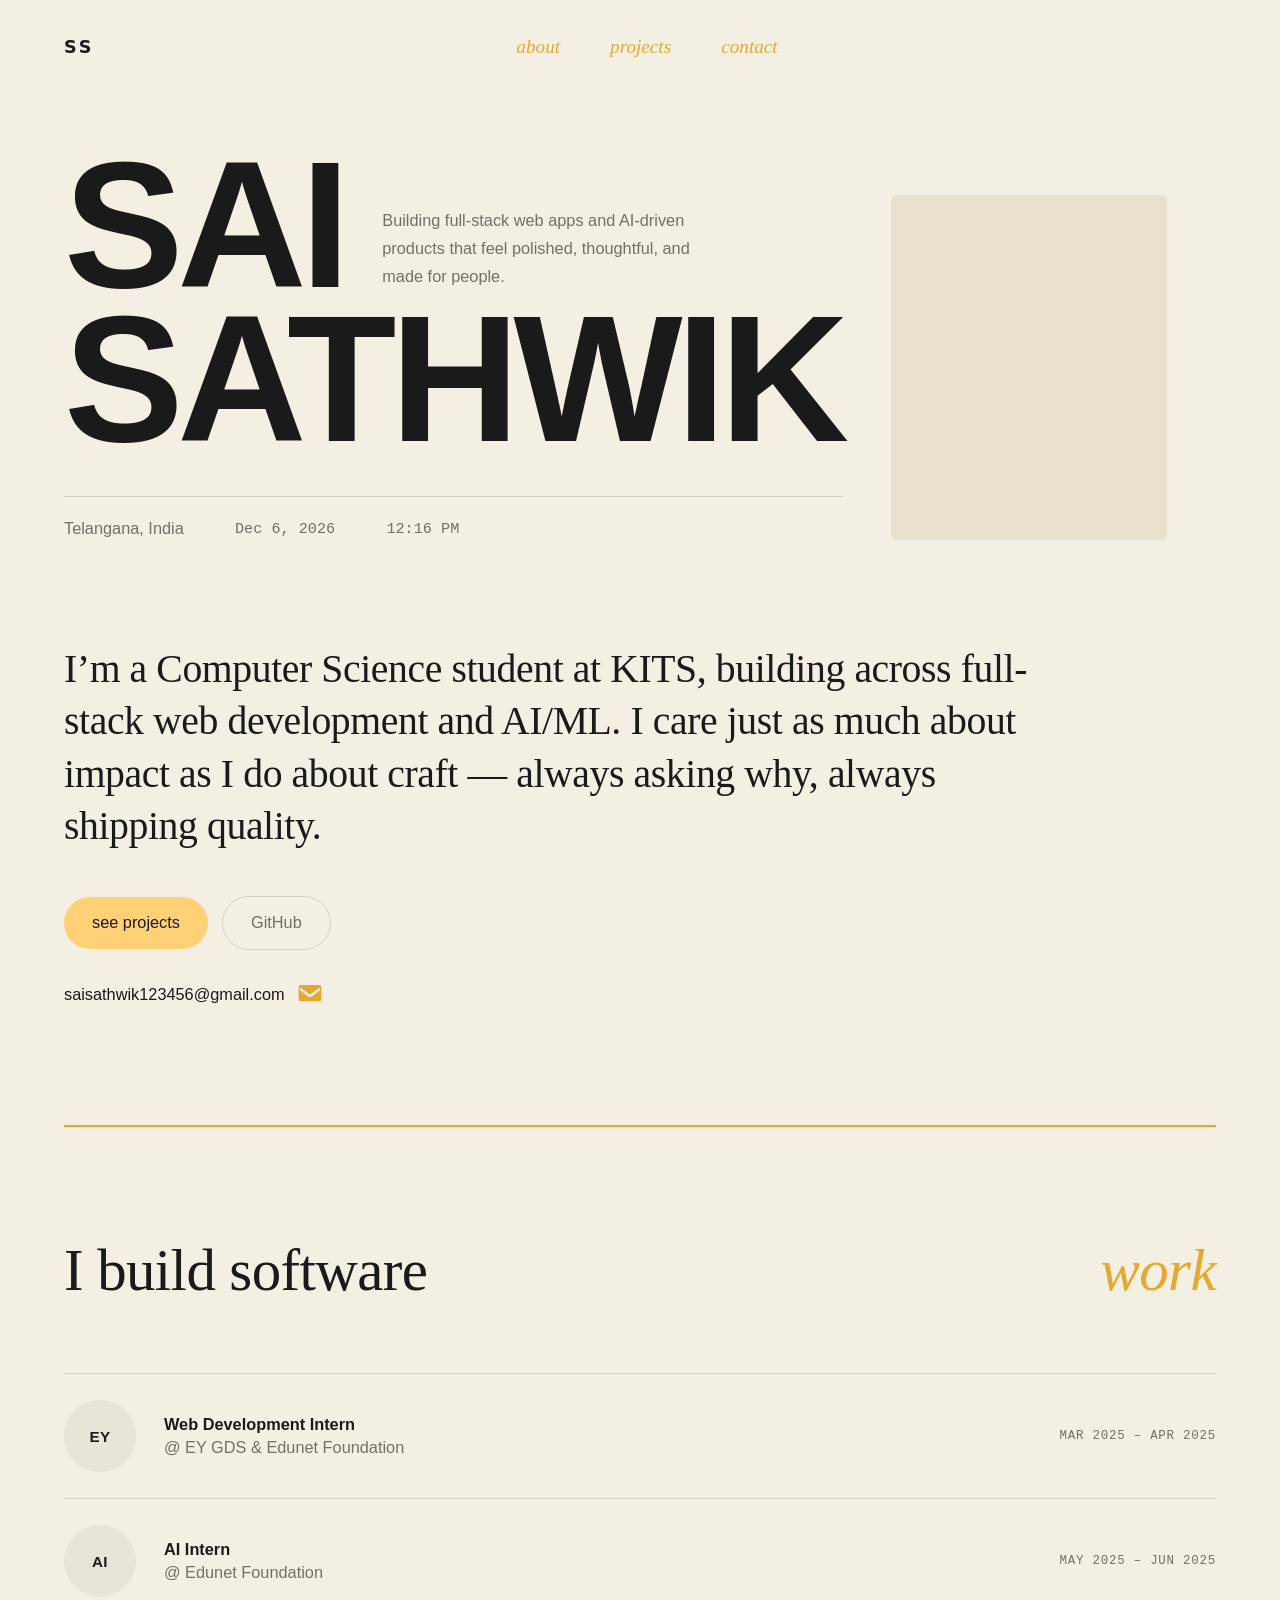
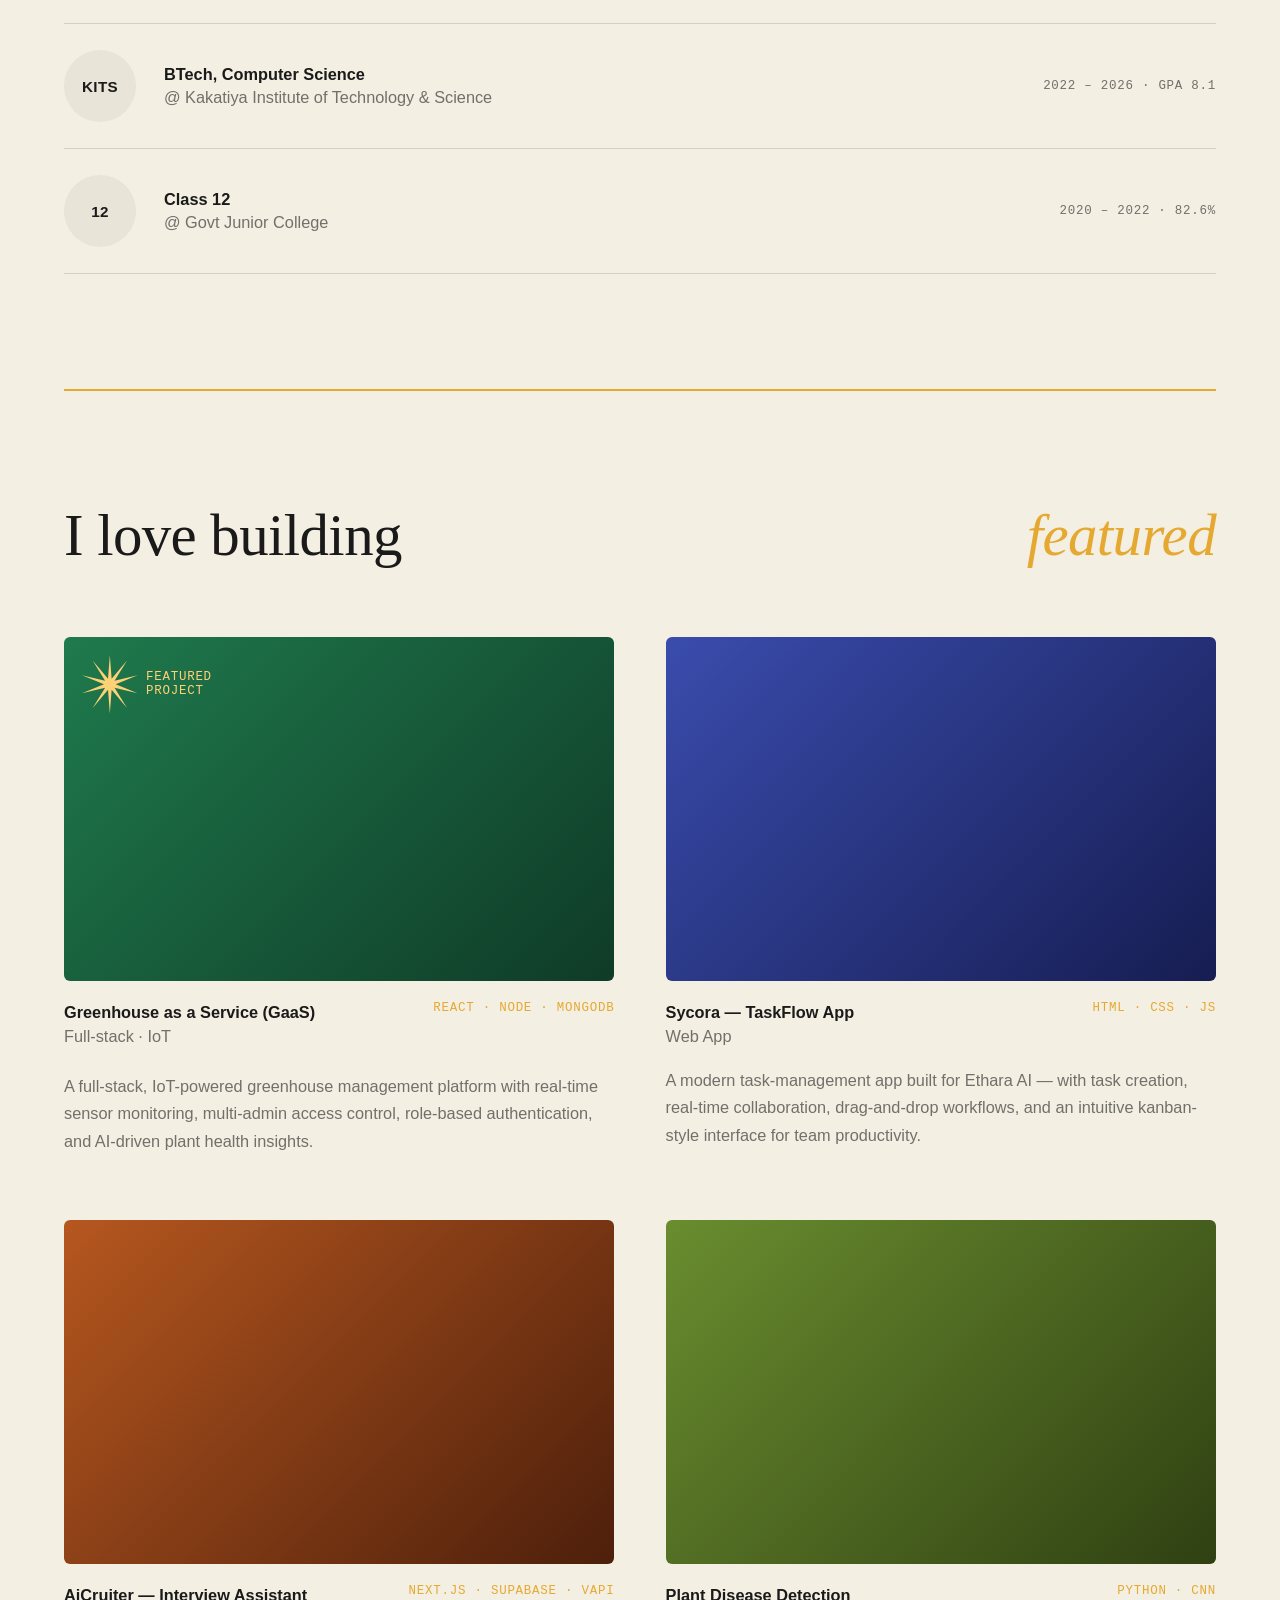
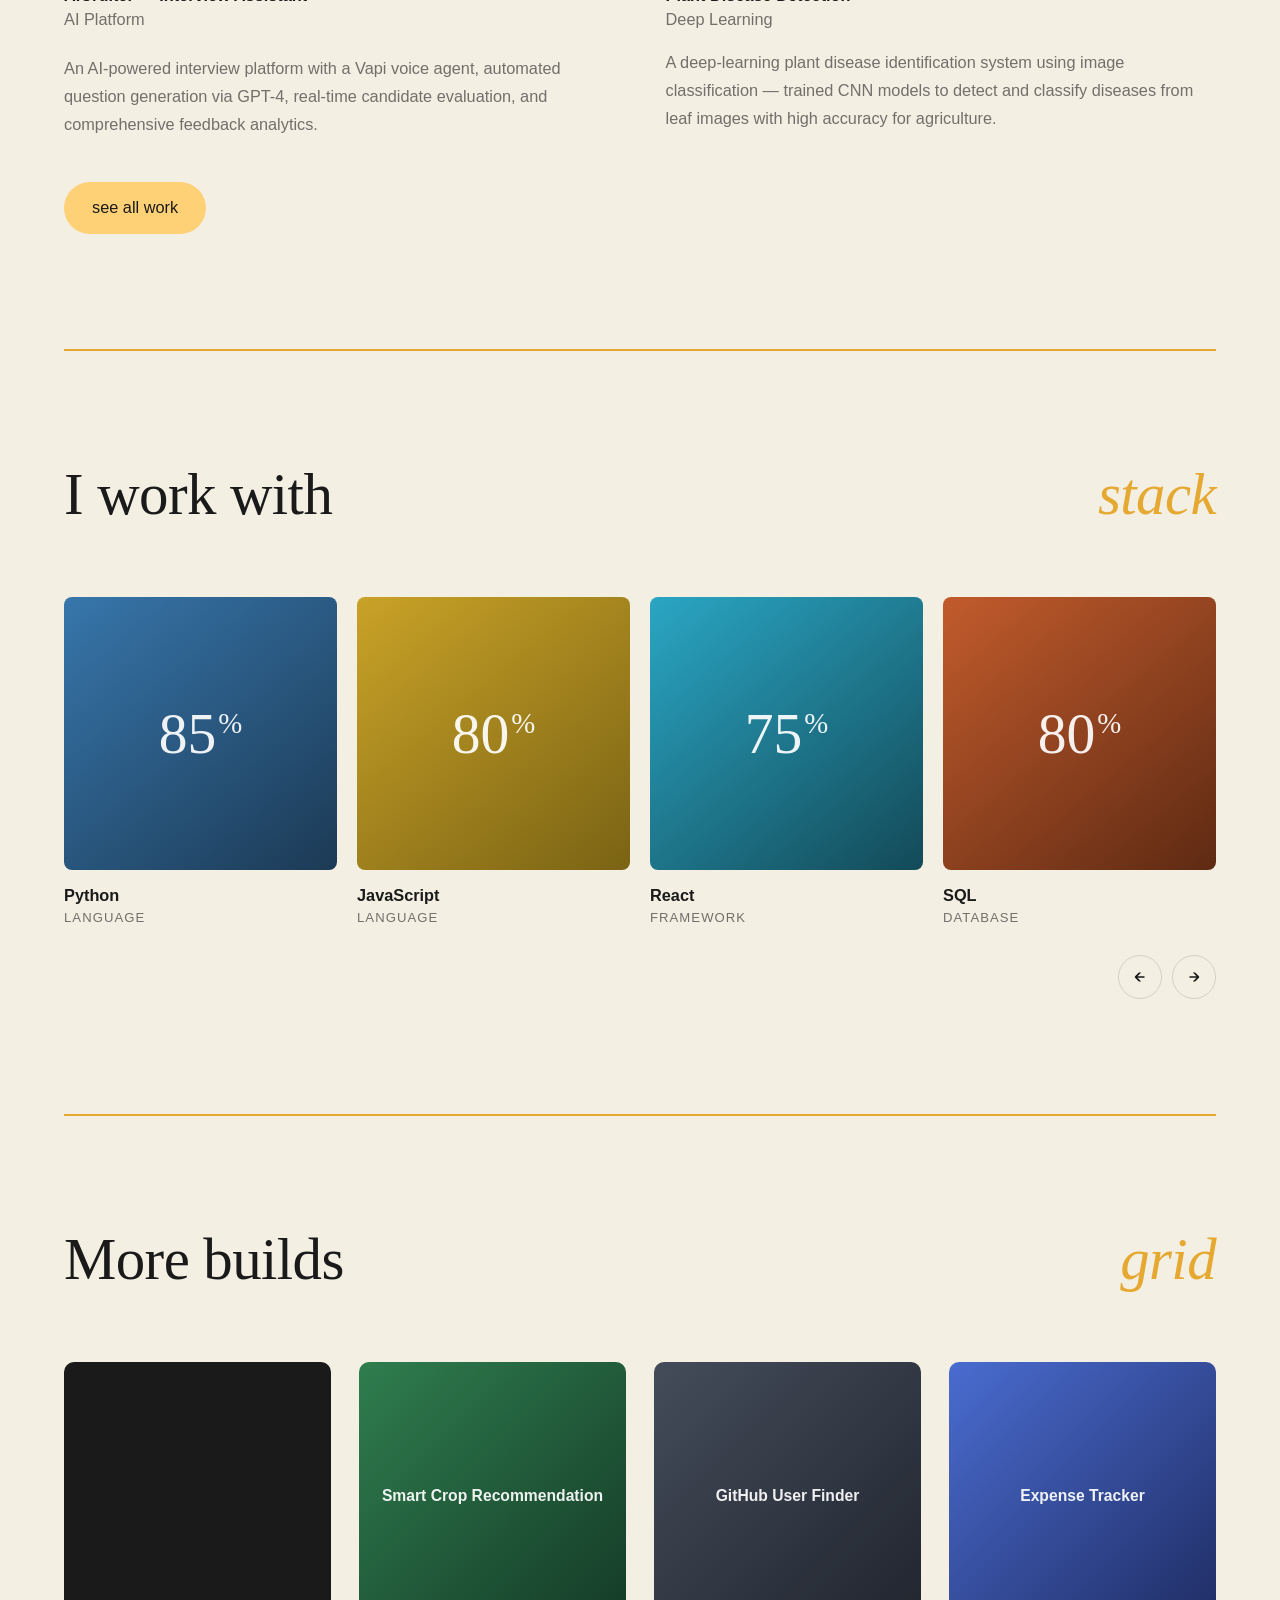
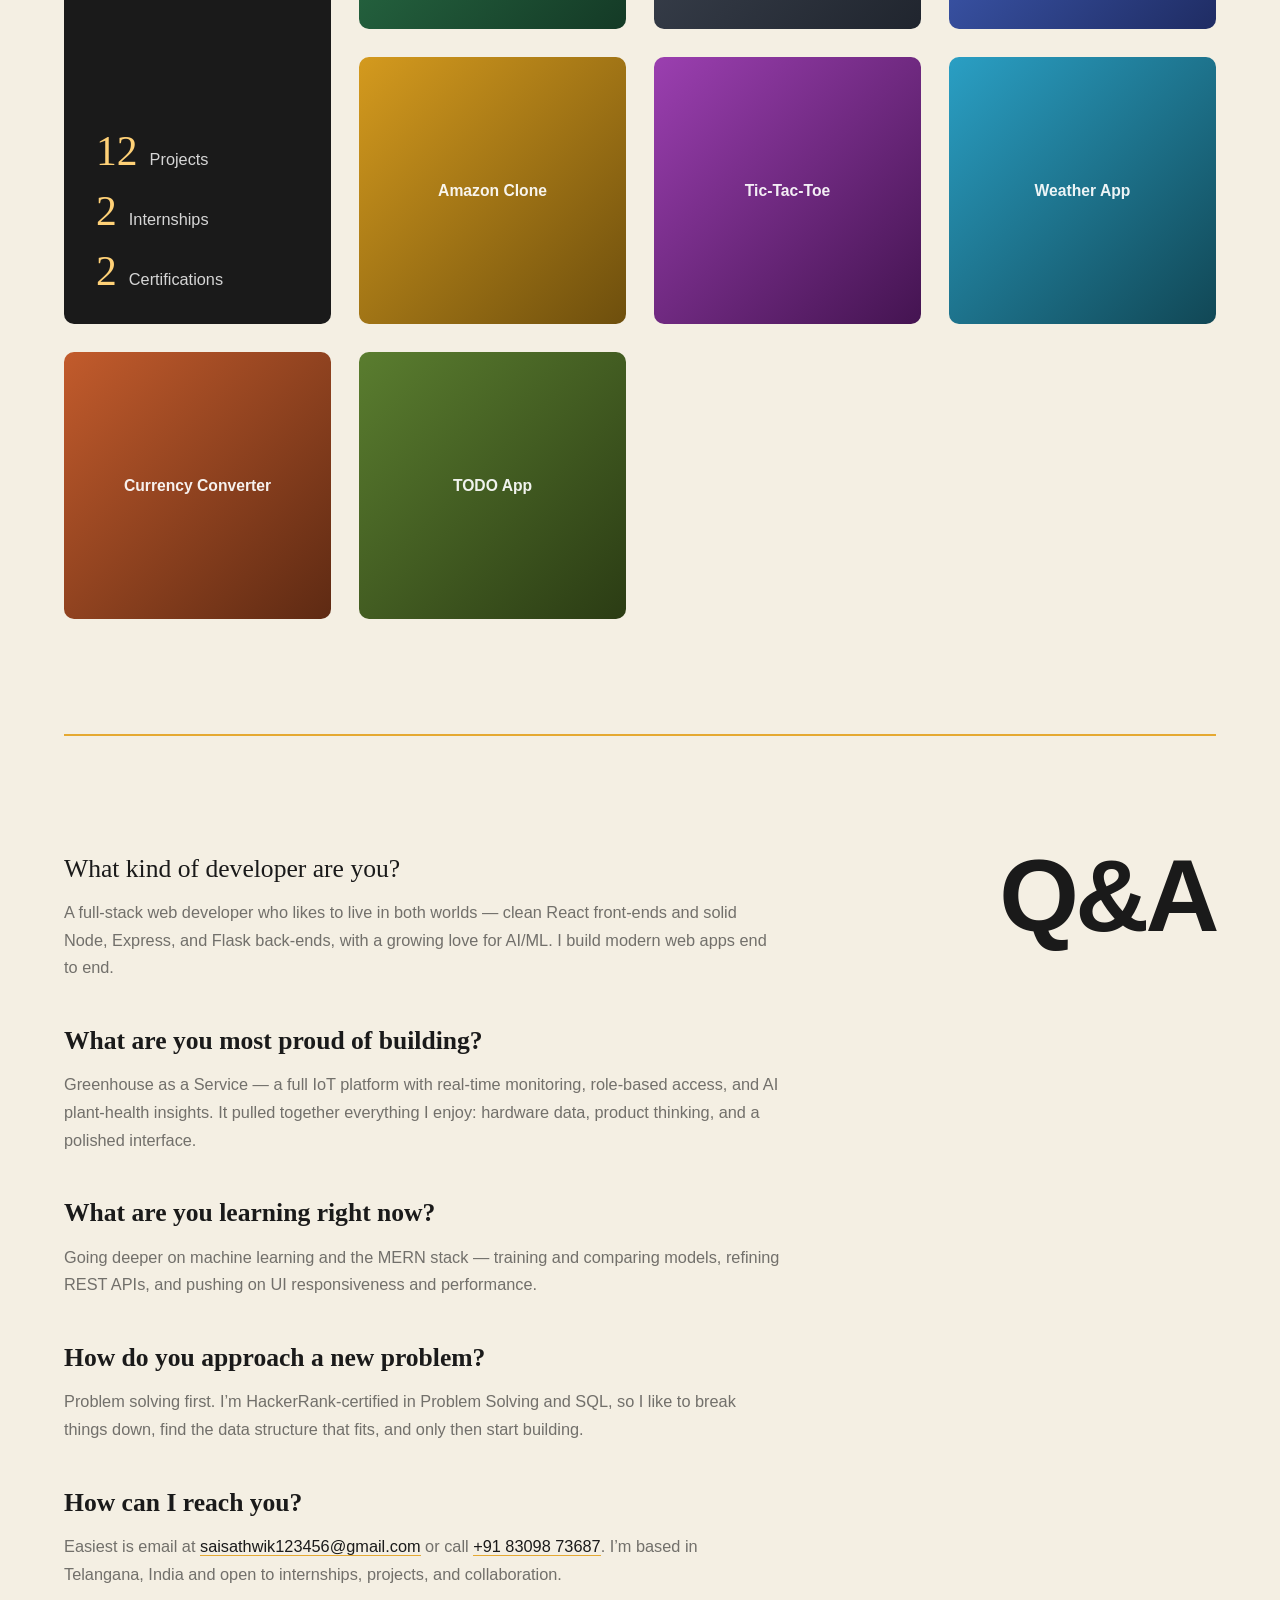
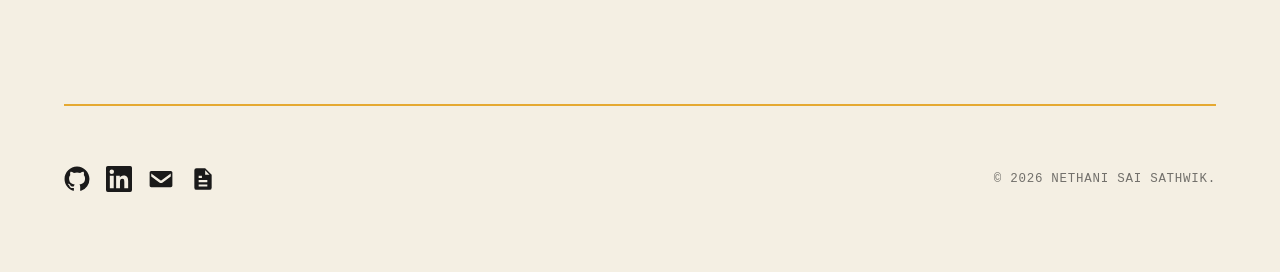
==== commit 57c45897: "Add files via upload" ====
--- a/index.html
+++ b/index.html
@@ -1,457 +1,457 @@
-<!DOCTYPE html>
-<html lang="en">
-  <head>
-    <meta charset="UTF-8" />
-    <meta name="viewport" content="width=device-width, initial-scale=1.0" />
-    <title>Nethani Sai Sathwik</title>
-    <meta content="Nethani Sai Sathwik" property="og:title" />
-    <meta content="Nethani Sai Sathwik" name="twitter:title" />
-    <link
-      rel="stylesheet"
-      href="https://fonts.googleapis.com/css2?family=Archivo:wght@400;500;600;700;900&family=Fraunces:ital,opsz,wght@0,9..144,400;0,9..144,500;0,9..144,600;1,9..144,400;1,9..144,500&display=swap"
-    />
-    <link rel="stylesheet" href="https://cdn.jsdelivr.net/npm/swiper@8/swiper-bundle.min.css" />
-    <link rel="stylesheet" href="styles.css" />
-  </head>
-  <body class="cream">
-    <!-- ===== Top menu ===== -->
-    <div class="menu-new">
-      <div class="menu-logo-wrapper">
-        <span class="logo-new">SS</span>
-      </div>
-      <div class="menu-item-wrapper">
-        <a href="#work" class="menu-item">
-          <span class="menu-arrow"></span>
-          <span class="link">about</span>
-        </a>
-        <a href="#projects" class="menu-item">
-          <span class="menu-arrow"></span>
-          <span class="link">projects</span>
-        </a>
-        <a href="#qna" class="menu-item">
-          <span class="menu-arrow"></span>
-          <span class="link">contact</span>
-        </a>
-      </div>
-      <div class="menu-logo-wrapper">
-        <span class="logo-new">SS</span>
-      </div>
-    </div>
-
-    <!-- ===== Hero ===== -->
-    <div class="me-top">
-      <div class="me-top-left">
-        <div class="bilchien-wrapper">
-          <div class="bill-wrapper">
-            <div class="h1">SAI</div>
-            <div class="me-b2-wrapper">
-              <div class="b2 b">
-                Building full-stack web apps and AI-driven products that feel
-                polished, thoughtful, and made for people.
-              </div>
-            </div>
-          </div>
-          <div class="chien-wrapper">
-            <div class="h1">SATHWIK</div>
-          </div>
-        </div>
-        <div class="location-wrapper">
-          <div class="h4 b">Telangana, India</div>
-          <div class="clock">
-            <div class="date" id="day"></div>
-          </div>
-          <div class="clock right">
-            <div class="time" id="clock"></div>
-          </div>
-        </div>
-      </div>
-      <div
-        class="portrait"
-        style="background-image: url('https://saisathwikportfolio.vercel.app/assets/profile-ivzmDvPk.jpg')"
-      ></div>
-    </div>
-
-    <!-- ===== Intro ===== -->
-    <div class="me-section top-200">
-      <div class="me-h3-wrapper">
-        <div class="h3">
-          I&rsquo;m a Computer Science student at
-          <a href="#work" class="me-link">KITS</a>, building across full-stack web
-          development and AI/ML. I care just as much about impact as I do about
-          craft &mdash; always asking why, always shipping quality.
-        </div>
-      </div>
-      <div class="button-group">
-        <a href="#projects" class="button"><div class="h4 y">see projects</div></a>
-        <a href="https://github.com/saisathwik07" target="_blank" class="button sub">
-          <div class="h4 b">GitHub</div>
-        </a>
-      </div>
-      <button
-        class="email"
-        type="button"
-        data-clipboard-text="saisathwik123456@gmail.com"
-      >
-        <div class="h4 y email-default">saisathwik123456@gmail.com</div>
-        <div class="h4 y email-copied">Email copied</div>
-        <div class="email-icon">
-          <svg width="100%" height="auto" viewBox="0 0 16 16" fill="currentColor" xmlns="http://www.w3.org/2000/svg">
-            <path fill-rule="evenodd" clip-rule="evenodd" d="M2 3C1.44772 3 1 3.44772 1 4V12C1 12.5523 1.44772 13 2 13H14C14.5523 13 15 12.5523 15 12V4C15 3.44772 14.5523 3 14 3H2ZM8.14981 8.95002L14 4.56238V6.43738L9.0498 10.15C8.42758 10.6167 7.57203 10.6167 6.9498 10.15L2 6.43767V4.56267L7.8498 8.95002C7.93869 9.01669 8.06092 9.01669 8.14981 8.95002Z"/>
-          </svg>
-        </div>
-      </button>
-    </div>
-
-    <div class="divider"><div class="divider-line y"></div></div>
-
-    <!-- ===== Experience & Education ===== -->
-    <div class="me-section" id="work">
-      <div class="me-title-wrapper">
-        <div class="h2">I build software</div>
-        <div class="h2 cn">work</div>
-      </div>
-      <div class="career">
-        <div class="career-card">
-          <div class="company-logo"><span>EY</span></div>
-          <div class="career-card-text">
-            <div class="content-title-group">
-              <div class="h4">Web Development Intern</div>
-              <div class="h4">@ EY GDS &amp; Edunet Foundation</div>
-            </div>
-            <div class="c b">Mar 2025 &ndash; Apr 2025</div>
-          </div>
-        </div>
-        <div class="career-card">
-          <div class="company-logo"><span>AI</span></div>
-          <div class="career-card-text">
-            <div class="content-title-group">
-              <div class="h4">AI Intern</div>
-              <div class="h4">@ Edunet Foundation</div>
-            </div>
-            <div class="c b">May 2025 &ndash; Jun 2025</div>
-          </div>
-        </div>
-        <div class="career-card">
-          <div class="company-logo"><span>KITS</span></div>
-          <div class="career-card-text">
-            <div class="content-title-group">
-              <div class="h4">BTech, Computer Science</div>
-              <div class="h4">@ Kakatiya Institute of Technology &amp; Science</div>
-            </div>
-            <div class="c b">2022 &ndash; 2026 &middot; GPA 8.1</div>
-          </div>
-        </div>
-        <div class="career-card">
-          <div class="company-logo"><span>12</span></div>
-          <div class="career-card-text">
-            <div class="content-title-group">
-              <div class="h4">Class 12</div>
-              <div class="h4">@ Govt Junior College</div>
-            </div>
-            <div class="c b">2020 &ndash; 2022 &middot; 82.6%</div>
-          </div>
-        </div>
-      </div>
-    </div>
-
-    <div class="divider"><div class="divider-line y"></div></div>
-
-    <!-- ===== Featured Projects ===== -->
-    <div class="me-section" id="projects">
-      <div class="me-title-wrapper">
-        <div class="h2">I love building</div>
-        <div class="h2 cn">featured</div>
-      </div>
-      <div class="show-container">
-        <div class="show-cell">
-          <div class="show">
-            <a href="https://gaas-drab.vercel.app/" target="_blank" class="favorite-poster poster-1">
-              <div class="tag">
-                <span class="favorite-star">
-                  <svg width="56" height="auto" viewBox="0 0 155 162" fill="none" xmlns="http://www.w3.org/2000/svg">
-                    <path d="M77.0352 0L82.0412 65.5929L124.646 15.4696L90.1412 71.4779L154.071 55.9696L93.2352 81L154.071 106.03L90.1412 90.5221L124.646 146.53L82.0412 96.4071L77.0352 162L72.0291 96.4071L29.4245 146.53L63.9291 90.5221L-0.000419617 106.03L60.8352 81L-0.000419617 55.9696L63.9291 71.4779L29.4245 15.4696L72.0291 65.5929L77.0352 0Z" fill="#FFD177"/>
-                  </svg>
-                </span>
-                <div class="c label y">Featured<br />project</div>
-              </div>
-            </a>
-            <div class="content-title-wrapper me">
-              <div class="content-title-group">
-                <div class="h4"><strong>Greenhouse as a Service (GaaS)</strong></div>
-                <div class="h4 gold">Full-stack &middot; IoT</div>
-              </div>
-              <div class="label gold"><div class="c label gold">React &middot; Node &middot; MongoDB</div></div>
-            </div>
-          </div>
-          <div class="show-review top-padding">
-            <div class="b2 m500">
-              A full-stack, IoT-powered greenhouse management platform with
-              real-time sensor monitoring, multi-admin access control, role-based
-              authentication, and AI-driven plant health insights.
-            </div>
-          </div>
-        </div>
-
-        <div class="show-cell top-padding-m">
-          <div class="show">
-            <a href="https://sycora-production.up.railway.app/" target="_blank" class="show-poster poster-2"></a>
-            <div class="content-title-wrapper me">
-              <div class="content-title-group">
-                <div class="h4"><strong>Sycora &mdash; TaskFlow App</strong></div>
-                <div class="h4 gold">Web App</div>
-              </div>
-              <div class="label gold"><div class="c label gold">HTML &middot; CSS &middot; JS</div></div>
-            </div>
-          </div>
-          <div class="show-review">
-            <div class="b2 m500">
-              A modern task-management app built for Ethara AI &mdash; with task
-              creation, real-time collaboration, drag-and-drop workflows, and an
-              intuitive kanban-style interface for team productivity.
-            </div>
-          </div>
-        </div>
-
-        <div class="show-cell">
-          <div class="show">
-            <a href="https://github.com/saisathwik07/Smart-Interview-Assistant-main" target="_blank" class="show-poster poster-3"></a>
-            <div class="content-title-wrapper me">
-              <div class="content-title-group">
-                <div class="h4"><strong>AiCruiter &mdash; Interview Assistant</strong></div>
-                <div class="h4 gold">AI Platform</div>
-              </div>
-              <div class="label gold"><div class="c label gold">Next.js &middot; Supabase &middot; Vapi</div></div>
-            </div>
-          </div>
-          <div class="show-review top-padding">
-            <div class="b2 m500">
-              An AI-powered interview platform with a Vapi voice agent, automated
-              question generation via GPT-4, real-time candidate evaluation, and
-              comprehensive feedback analytics.
-            </div>
-          </div>
-        </div>
-
-        <div class="show-cell top-padding-m">
-          <div class="show">
-            <a href="https://github.com/saisathwik07" target="_blank" class="show-poster poster-4"></a>
-            <div class="content-title-wrapper me">
-              <div class="content-title-group">
-                <div class="h4"><strong>Plant Disease Detection</strong></div>
-                <div class="h4 gold">Deep Learning</div>
-              </div>
-              <div class="label gold"><div class="c label gold">Python &middot; CNN</div></div>
-            </div>
-          </div>
-          <div class="show-review">
-            <div class="b2 m500">
-              A deep-learning plant disease identification system using image
-              classification &mdash; trained CNN models to detect and classify
-              diseases from leaf images with high accuracy for agriculture.
-            </div>
-          </div>
-        </div>
-      </div>
-      <div class="button-group">
-        <a href="https://github.com/saisathwik07" target="_blank" class="button">
-          <div class="h4 y">see all work</div>
-        </a>
-      </div>
-    </div>
-
-    <div class="divider"><div class="divider-line y"></div></div>
-
-    <!-- ===== Skills carousel ===== -->
-    <div class="me-section">
-      <div class="me-title-wrapper">
-        <div class="h2">I work with</div>
-        <div class="h2 cn">stack</div>
-      </div>
-      <div slider-duration="300" loop-mode="true" class="playlist-container">
-        <div class="swiper playlist">
-          <div class="swiper-wrapper playlist">
-            <div class="swiper-slide playlist"><div class="playlist-cover c1"><span class="skill-pct">85</span></div><div class="playlist-label"><div class="content-title-group"><div class="h4 w">Python</div><div class="h4 g">LANGUAGE</div></div></div></div>
-            <div class="swiper-slide playlist"><div class="playlist-cover c2"><span class="skill-pct">80</span></div><div class="playlist-label"><div class="content-title-group"><div class="h4 w">JavaScript</div><div class="h4 g">LANGUAGE</div></div></div></div>
-            <div class="swiper-slide playlist"><div class="playlist-cover c3"><span class="skill-pct">75</span></div><div class="playlist-label"><div class="content-title-group"><div class="h4 w">React</div><div class="h4 g">FRAMEWORK</div></div></div></div>
-            <div class="swiper-slide playlist"><div class="playlist-cover c4"><span class="skill-pct">80</span></div><div class="playlist-label"><div class="content-title-group"><div class="h4 w">SQL</div><div class="h4 g">DATABASE</div></div></div></div>
-            <div class="swiper-slide playlist"><div class="playlist-cover c5"><span class="skill-pct">75</span></div><div class="playlist-label"><div class="content-title-group"><div class="h4 w">Java</div><div class="h4 g">LANGUAGE</div></div></div></div>
-            <div class="swiper-slide playlist"><div class="playlist-cover c6"><span class="skill-pct">75</span></div><div class="playlist-label"><div class="content-title-group"><div class="h4 w">MongoDB</div><div class="h4 g">DATABASE</div></div></div></div>
-            <div class="swiper-slide playlist"><div class="playlist-cover c7"><span class="skill-pct">70</span></div><div class="playlist-label"><div class="content-title-group"><div class="h4 w">Node.js</div><div class="h4 g">RUNTIME</div></div></div></div>
-            <div class="swiper-slide playlist"><div class="playlist-cover c8"><span class="skill-pct">80</span></div><div class="playlist-label"><div class="content-title-group"><div class="h4 w">C</div><div class="h4 g">LANGUAGE</div></div></div></div>
-          </div>
-        </div>
-        <div class="button-group playlist">
-          <button class="icon-button sub swiper-prev" aria-label="Previous">
-            <svg width="100%" height="auto" viewBox="0 0 16 16" fill="currentColor" xmlns="http://www.w3.org/2000/svg"><path fill-rule="evenodd" clip-rule="evenodd" d="M5.81117 7.25L9.06117 4H6.93985L3.61166 7.32819C3.24066 7.69919 3.24065 8.30069 3.61165 8.67169L6.93996 12H9.06128L5.81128 8.75L12 8.75V7.25L5.81117 7.25Z"/></svg>
-          </button>
-          <button class="icon-button sub swiper-next" aria-label="Next">
-            <svg width="100%" height="auto" viewBox="0 0 16 16" fill="currentColor" xmlns="http://www.w3.org/2000/svg"><path fill-rule="evenodd" clip-rule="evenodd" d="M10.1896 7.25L6.93957 4H9.06089L12.3891 7.32819C12.7601 7.69919 12.7601 8.30069 12.3891 8.67169L9.06077 12H6.93945L10.1895 8.75L4 8.75V7.25L10.1896 7.25Z"/></svg>
-          </button>
-        </div>
-      </div>
-    </div>
-
-    <div class="divider"><div class="divider-line y"></div></div>
-
-    <!-- ===== More projects ===== -->
-    <div class="me-section">
-      <div class="me-title-wrapper">
-        <div class="h2">More builds</div>
-        <div class="h2 cn">grid</div>
-      </div>
-      <div class="game-container">
-        <a href="https://github.com/saisathwik07" target="_blank" class="game-profile">
-          <div class="content-title-group">
-            <div class="stat-row"><span class="stat-num">12</span><span class="h4 y">Projects</span></div>
-            <div class="stat-row"><span class="stat-num">2</span><span class="h4 y">Internships</span></div>
-            <div class="stat-row"><span class="stat-num">2</span><span class="h4 y">Certifications</span></div>
-          </div>
-        </a>
-        <div class="game tile-a"><div class="game-image"><span>Smart Crop Recommendation</span></div></div>
-        <div class="game tile-b"><div class="game-image"><span>GitHub User Finder</span></div></div>
-        <div class="game tile-c"><div class="game-image"><span>Expense Tracker</span></div></div>
-        <div class="game tile-d"><div class="game-image"><span>Amazon Clone</span></div></div>
-        <div class="game tile-e"><div class="game-image"><span>Tic-Tac-Toe</span></div></div>
-        <div class="game tile-f"><div class="game-image"><span>Weather App</span></div></div>
-        <div class="game tile-g"><div class="game-image"><span>Currency Converter</span></div></div>
-        <div class="game tile-h"><div class="game-image"><span>TODO App</span></div></div>
-      </div>
-    </div>
-
-    <div class="divider"><div class="divider-line y"></div></div>
-
-    <!-- ===== Q&A ===== -->
-    <div class="me-section overflow" id="qna">
-      <div class="qna">
-        <div class="qna-content">
-          <div class="qna-item">
-            <div class="b1">What kind of developer are you?</div>
-            <div class="b2 b">
-              A full-stack web developer who likes to live in both worlds &mdash;
-              clean React front-ends and solid Node, Express, and Flask back-ends,
-              with a growing love for AI/ML. I build modern web apps end to end.
-            </div>
-          </div>
-          <div class="qna-item">
-            <div class="b1 p"><strong>What are you most proud of building?</strong></div>
-            <div class="b2 b">
-              Greenhouse as a Service &mdash; a full IoT platform with real-time
-              monitoring, role-based access, and AI plant-health insights. It pulled
-              together everything I enjoy: hardware data, product thinking, and a
-              polished interface.
-            </div>
-          </div>
-          <div class="qna-item">
-            <div class="b1 p"><strong>What are you learning right now?</strong></div>
-            <div class="b2 b">
-              Going deeper on machine learning and the MERN stack &mdash; training
-              and comparing models, refining REST APIs, and pushing on UI
-              responsiveness and performance.
-            </div>
-          </div>
-          <div class="qna-item">
-            <div class="b1 p"><strong>How do you approach a new problem?</strong></div>
-            <div class="b2 b">
-              Problem solving first. I&rsquo;m HackerRank-certified in Problem Solving
-              and SQL, so I like to break things down, find the data structure that
-              fits, and only then start building.
-            </div>
-          </div>
-          <div class="qna-item">
-            <div class="b1 p"><strong>How can I reach you?</strong></div>
-            <div class="b2 b">
-              Easiest is email at
-              <a href="mailto:saisathwik123456@gmail.com" class="b2-link">saisathwik123456@gmail.com</a>
-              or call
-              <a href="tel:+918309873687" class="b2-link">+91 83098 73687</a>. I&rsquo;m
-              based in Telangana, India and open to internships, projects, and
-              collaboration.
-            </div>
-          </div>
-        </div>
-        <div class="sticky-wrapper-120">
-          <div class="h1">Q&amp;A</div>
-        </div>
-      </div>
-    </div>
-
-    <div class="divider"><div class="divider-line y"></div></div>
-
-    <!-- ===== Footer ===== -->
-    <div class="footer">
-      <div class="social-icon-wrapper">
-        <a href="https://github.com/saisathwik07" target="_blank" class="social-icon" aria-label="GitHub">
-          <svg viewBox="0 0 24 24" width="100%" fill="currentColor" xmlns="http://www.w3.org/2000/svg"><path d="M12 .5C5.73.5.5 5.73.5 12c0 5.08 3.29 9.39 7.86 10.91.58.11.79-.25.79-.56 0-.27-.01-1.16-.02-2.1-3.2.7-3.88-1.37-3.88-1.37-.52-1.33-1.28-1.69-1.28-1.69-1.05-.72.08-.7.08-.7 1.16.08 1.77 1.19 1.77 1.19 1.03 1.77 2.7 1.26 3.36.96.1-.75.4-1.26.73-1.55-2.55-.29-5.23-1.28-5.23-5.69 0-1.26.45-2.29 1.19-3.1-.12-.29-.52-1.46.11-3.05 0 0 .97-.31 3.18 1.18a11 11 0 0 1 5.8 0c2.2-1.49 3.17-1.18 3.17-1.18.63 1.59.23 2.76.11 3.05.74.81 1.19 1.84 1.19 3.1 0 4.42-2.69 5.39-5.25 5.68.41.36.78 1.06.78 2.14 0 1.55-.01 2.8-.01 3.18 0 .31.21.68.8.56A11.51 11.51 0 0 0 23.5 12C23.5 5.73 18.27.5 12 .5z"/></svg>
-        </a>
-        <a href="https://www.linkedin.com/in/nethani-sai-sathwik" target="_blank" class="social-icon" aria-label="LinkedIn">
-          <svg viewBox="0 0 144 144" width="100%" fill="currentColor" xmlns="http://www.w3.org/2000/svg"><path d="M138.92,0H16.21A10.51,10.51,0,0,0,5.58,10.38V133.61A10.52,10.52,0,0,0,16.21,144H138.92a10.54,10.54,0,0,0,10.66-10.39V10.38A10.53,10.53,0,0,0,138.92,0ZM48.29,122.71H26.93V54H48.29ZM37.61,44.59A12.38,12.38,0,1,1,50,32.2,12.39,12.39,0,0,1,37.61,44.59Zm90.68,78.12H106.94V89.29c0-8-.15-18.23-11.1-18.23C84.73,71.06,83,79.75,83,88.71v34H61.68V54H82.17v9.39h.29c2.85-5.41,9.81-11.1,20.2-11.1,21.63,0,25.63,14.23,25.63,32.73Z" transform="translate(-5.58)"/></svg>
-        </a>
-        <a href="mailto:saisathwik123456@gmail.com" class="social-icon" aria-label="Email">
-          <svg viewBox="0 0 16 16" width="100%" fill="currentColor" xmlns="http://www.w3.org/2000/svg"><path fill-rule="evenodd" clip-rule="evenodd" d="M2 3C1.44772 3 1 3.44772 1 4V12C1 12.5523 1.44772 13 2 13H14C14.5523 13 15 12.5523 15 12V4C15 3.44772 14.5523 3 14 3H2ZM8.14981 8.95002L14 4.56238V6.43738L9.0498 10.15C8.42758 10.6167 7.57203 10.6167 6.9498 10.15L2 6.43767V4.56267L7.8498 8.95002C7.93869 9.01669 8.06092 9.01669 8.14981 8.95002Z"/></svg>
-        </a>
-        <a href="https://drive.google.com/file/d/1f6XSMfOltBPGhUm8ntIWvbfRGIYoAc4_/view?usp=drive_link" target="_blank" class="social-icon" aria-label="Resume">
-          <svg viewBox="0 0 24 24" width="100%" fill="currentColor" xmlns="http://www.w3.org/2000/svg"><path d="M14 2H6a2 2 0 0 0-2 2v16a2 2 0 0 0 2 2h12a2 2 0 0 0 2-2V8l-6-6zm0 2 4 4h-4V4zM8 13h8v2H8v-2zm0 4h8v2H8v-2zm0-8h3v2H8V9z"/></svg>
-        </a>
-      </div>
-      <div class="c sy">&copy; 2026 Nethani Sai Sathwik.</div>
-    </div>
-
-    <script src="https://cdn.jsdelivr.net/npm/swiper@8/swiper-bundle.min.js"></script>
-    <script>
-      // Live clock for Telangana, India (IST)
-      function updateClock() {
-        const now = new Date();
-        const day = document.getElementById("day");
-        const clock = document.getElementById("clock");
-        if (day)
-          day.textContent = now.toLocaleDateString("en-US", {
-            month: "short",
-            day: "numeric",
-            year: "numeric",
-            timeZone: "Asia/Kolkata",
-          });
-        if (clock)
-          clock.textContent = now.toLocaleTimeString("en-US", {
-            hour: "numeric",
-            minute: "2-digit",
-            hour12: true,
-            timeZone: "Asia/Kolkata",
-          });
-      }
-      updateClock();
-      setInterval(updateClock, 1000);
-
-      // Skills carousel
-      document.querySelectorAll(".playlist-container").forEach(function (el) {
-        new Swiper(el.querySelector(".swiper"), {
-          speed: 300,
-          loop: true,
-          slidesPerView: 1,
-          spaceBetween: 16,
-          keyboard: { enabled: true, onlyInViewport: true },
-          breakpoints: {
-            480: { slidesPerView: 1.4, spaceBetween: 16 },
-            768: { slidesPerView: 2.4, spaceBetween: 18 },
-            992: { slidesPerView: 4, spaceBetween: 20 },
-          },
-          navigation: {
-            nextEl: el.querySelector(".swiper-next"),
-            prevEl: el.querySelector(".swiper-prev"),
-          },
-        });
-      });
-
-      // Copy email to clipboard
-      document.querySelectorAll(".email").forEach(function (btn) {
-        btn.addEventListener("click", function () {
-          const text = btn.getAttribute("data-clipboard-text");
-          if (navigator.clipboard) navigator.clipboard.writeText(text);
-          btn.classList.add("is-copied");
-          setTimeout(function () {
-            btn.classList.remove("is-copied");
-          }, 1600);
-        });
-      });
-    </script>
-  </body>
-</html>
+<!DOCTYPE html>
+<html lang="en">
+  <head>
+    <meta charset="UTF-8" />
+    <meta name="viewport" content="width=device-width, initial-scale=1.0" />
+    <title>Nethani Sai Sathwik</title>
+    <meta content="Nethani Sai Sathwik" property="og:title" />
+    <meta content="Nethani Sai Sathwik" name="twitter:title" />
+    <link
+      rel="stylesheet"
+      href="https://fonts.googleapis.com/css2?family=Archivo:wght@400;500;600;700;900&family=Fraunces:ital,opsz,wght@0,9..144,400;0,9..144,500;0,9..144,600;1,9..144,400;1,9..144,500&display=swap"
+    />
+    <link rel="stylesheet" href="https://cdn.jsdelivr.net/npm/swiper@8/swiper-bundle.min.css" />
+    <link rel="stylesheet" href="styles.css" />
+  </head>
+  <body class="cream">
+    <!-- ===== Top menu ===== -->
+    <div class="menu-new">
+      <div class="menu-logo-wrapper">
+        <span class="logo-new">SS</span>
+      </div>
+      <div class="menu-item-wrapper">
+        <a href="#work" class="menu-item">
+          <span class="menu-arrow"></span>
+          <span class="link">about</span>
+        </a>
+        <a href="#projects" class="menu-item">
+          <span class="menu-arrow"></span>
+          <span class="link">projects</span>
+        </a>
+        <a href="#qna" class="menu-item">
+          <span class="menu-arrow"></span>
+          <span class="link">contact</span>
+        </a>
+      </div>
+      <div class="menu-logo-wrapper">
+        <span class="logo-new">SS</span>
+      </div>
+    </div>
+
+    <!-- ===== Hero ===== -->
+    <div class="me-top">
+      <div class="me-top-left">
+        <div class="bilchien-wrapper">
+          <div class="bill-wrapper">
+            <div class="h1">SAI</div>
+            <div class="me-b2-wrapper">
+              <div class="b2 b">
+                Building full-stack web apps and AI-driven products that feel
+                polished, thoughtful, and made for people.
+              </div>
+            </div>
+          </div>
+          <div class="chien-wrapper">
+            <div class="h1">SATHWIK</div>
+          </div>
+        </div>
+        <div class="location-wrapper">
+          <div class="h4 b">Telangana, India</div>
+          <div class="clock">
+            <div class="date" id="day"></div>
+          </div>
+          <div class="clock right">
+            <div class="time" id="clock"></div>
+          </div>
+        </div>
+      </div>
+      <div
+        class="portrait"
+        style="background-image: url('https://saisathwikportfolio.vercel.app/assets/profile-ivzmDvPk.jpg')"
+      ></div>
+    </div>
+
+    <!-- ===== Intro ===== -->
+    <div class="me-section top-200">
+      <div class="me-h3-wrapper">
+        <div class="h3">
+          I&rsquo;m a Computer Science student at
+          <a href="#work" class="me-link">KITS</a>, building across full-stack web
+          development and AI/ML. I care just as much about impact as I do about
+          craft &mdash; always asking why, always shipping quality.
+        </div>
+      </div>
+      <div class="button-group">
+        <a href="#projects" class="button"><div class="h4 y">see projects</div></a>
+        <a href="https://github.com/saisathwik07" target="_blank" class="button sub">
+          <div class="h4 b">GitHub</div>
+        </a>
+      </div>
+      <button
+        class="email"
+        type="button"
+        data-clipboard-text="saisathwik123456@gmail.com"
+      >
+        <div class="h4 y email-default">saisathwik123456@gmail.com</div>
+        <div class="h4 y email-copied">Email copied</div>
+        <div class="email-icon">
+          <svg width="100%" height="auto" viewBox="0 0 16 16" fill="currentColor" xmlns="http://www.w3.org/2000/svg">
+            <path fill-rule="evenodd" clip-rule="evenodd" d="M2 3C1.44772 3 1 3.44772 1 4V12C1 12.5523 1.44772 13 2 13H14C14.5523 13 15 12.5523 15 12V4C15 3.44772 14.5523 3 14 3H2ZM8.14981 8.95002L14 4.56238V6.43738L9.0498 10.15C8.42758 10.6167 7.57203 10.6167 6.9498 10.15L2 6.43767V4.56267L7.8498 8.95002C7.93869 9.01669 8.06092 9.01669 8.14981 8.95002Z"/>
+          </svg>
+        </div>
+      </button>
+    </div>
+
+    <div class="divider"><div class="divider-line y"></div></div>
+
+    <!-- ===== Experience & Education ===== -->
+    <div class="me-section" id="work">
+      <div class="me-title-wrapper">
+        <div class="h2">I build software</div>
+        <div class="h2 cn">work</div>
+      </div>
+      <div class="career">
+        <div class="career-card">
+          <div class="company-logo"><span>EY</span></div>
+          <div class="career-card-text">
+            <div class="content-title-group">
+              <div class="h4">Web Development Intern</div>
+              <div class="h4">@ EY GDS &amp; Edunet Foundation</div>
+            </div>
+            <div class="c b">Mar 2025 &ndash; Apr 2025</div>
+          </div>
+        </div>
+        <div class="career-card">
+          <div class="company-logo"><span>AI</span></div>
+          <div class="career-card-text">
+            <div class="content-title-group">
+              <div class="h4">AI Intern</div>
+              <div class="h4">@ Edunet Foundation</div>
+            </div>
+            <div class="c b">May 2025 &ndash; Jun 2025</div>
+          </div>
+        </div>
+        <div class="career-card">
+          <div class="company-logo"><span>KITS</span></div>
+          <div class="career-card-text">
+            <div class="content-title-group">
+              <div class="h4">BTech, Computer Science</div>
+              <div class="h4">@ Kakatiya Institute of Technology &amp; Science</div>
+            </div>
+            <div class="c b">2022 &ndash; 2026 &middot; GPA 8.1</div>
+          </div>
+        </div>
+        <div class="career-card">
+          <div class="company-logo"><span>12</span></div>
+          <div class="career-card-text">
+            <div class="content-title-group">
+              <div class="h4">Class 12</div>
+              <div class="h4">@ Govt Junior College</div>
+            </div>
+            <div class="c b">2020 &ndash; 2022 &middot; 82.6%</div>
+          </div>
+        </div>
+      </div>
+    </div>
+
+    <div class="divider"><div class="divider-line y"></div></div>
+
+    <!-- ===== Featured Projects ===== -->
+    <div class="me-section" id="projects">
+      <div class="me-title-wrapper">
+        <div class="h2">I love building</div>
+        <div class="h2 cn">featured</div>
+      </div>
+      <div class="show-container">
+        <div class="show-cell">
+          <div class="show">
+            <a href="https://gaas-drab.vercel.app/" target="_blank" class="favorite-poster poster-1">
+              <div class="tag">
+                <span class="favorite-star">
+                  <svg width="56" height="auto" viewBox="0 0 155 162" fill="none" xmlns="http://www.w3.org/2000/svg">
+                    <path d="M77.0352 0L82.0412 65.5929L124.646 15.4696L90.1412 71.4779L154.071 55.9696L93.2352 81L154.071 106.03L90.1412 90.5221L124.646 146.53L82.0412 96.4071L77.0352 162L72.0291 96.4071L29.4245 146.53L63.9291 90.5221L-0.000419617 106.03L60.8352 81L-0.000419617 55.9696L63.9291 71.4779L29.4245 15.4696L72.0291 65.5929L77.0352 0Z" fill="#FFD177"/>
+                  </svg>
+                </span>
+                <div class="c label y">Featured<br />project</div>
+              </div>
+            </a>
+            <div class="content-title-wrapper me">
+              <div class="content-title-group">
+                <div class="h4"><strong>Greenhouse as a Service (GaaS)</strong></div>
+                <div class="h4 gold">Full-stack &middot; IoT</div>
+              </div>
+              <div class="label gold"><div class="c label gold">React &middot; Node &middot; MongoDB</div></div>
+            </div>
+          </div>
+          <div class="show-review top-padding">
+            <div class="b2 m500">
+              A full-stack, IoT-powered greenhouse management platform with
+              real-time sensor monitoring, multi-admin access control, role-based
+              authentication, and AI-driven plant health insights.
+            </div>
+          </div>
+        </div>
+
+        <div class="show-cell top-padding-m">
+          <div class="show">
+            <a href="https://sycora-production.up.railway.app/" target="_blank" class="show-poster poster-2"></a>
+            <div class="content-title-wrapper me">
+              <div class="content-title-group">
+                <div class="h4"><strong>Sycora &mdash; TaskFlow App</strong></div>
+                <div class="h4 gold">Web App</div>
+              </div>
+              <div class="label gold"><div class="c label gold">HTML &middot; CSS &middot; JS</div></div>
+            </div>
+          </div>
+          <div class="show-review">
+            <div class="b2 m500">
+              A modern task-management app built for Ethara AI &mdash; with task
+              creation, real-time collaboration, drag-and-drop workflows, and an
+              intuitive kanban-style interface for team productivity.
+            </div>
+          </div>
+        </div>
+
+        <div class="show-cell">
+          <div class="show">
+            <a href="https://github.com/saisathwik07/Smart-Interview-Assistant-main" target="_blank" class="show-poster poster-3"></a>
+            <div class="content-title-wrapper me">
+              <div class="content-title-group">
+                <div class="h4"><strong>AiCruiter &mdash; Interview Assistant</strong></div>
+                <div class="h4 gold">AI Platform</div>
+              </div>
+              <div class="label gold"><div class="c label gold">Next.js &middot; Supabase &middot; Vapi</div></div>
+            </div>
+          </div>
+          <div class="show-review top-padding">
+            <div class="b2 m500">
+              An AI-powered interview platform with a Vapi voice agent, automated
+              question generation via GPT-4, real-time candidate evaluation, and
+              comprehensive feedback analytics.
+            </div>
+          </div>
+        </div>
+
+        <div class="show-cell top-padding-m">
+          <div class="show">
+            <a href="https://github.com/saisathwik07" target="_blank" class="show-poster poster-4"></a>
+            <div class="content-title-wrapper me">
+              <div class="content-title-group">
+                <div class="h4"><strong>Plant Disease Detection</strong></div>
+                <div class="h4 gold">Deep Learning</div>
+              </div>
+              <div class="label gold"><div class="c label gold">Python &middot; CNN</div></div>
+            </div>
+          </div>
+          <div class="show-review">
+            <div class="b2 m500">
+              A deep-learning plant disease identification system using image
+              classification &mdash; trained CNN models to detect and classify
+              diseases from leaf images with high accuracy for agriculture.
+            </div>
+          </div>
+        </div>
+      </div>
+      <div class="button-group">
+        <a href="https://github.com/saisathwik07" target="_blank" class="button">
+          <div class="h4 y">see all work</div>
+        </a>
+      </div>
+    </div>
+
+    <div class="divider"><div class="divider-line y"></div></div>
+
+    <!-- ===== Skills carousel ===== -->
+    <div class="me-section">
+      <div class="me-title-wrapper">
+        <div class="h2">I work with</div>
+        <div class="h2 cn">stack</div>
+      </div>
+      <div slider-duration="300" loop-mode="true" class="playlist-container">
+        <div class="swiper playlist">
+          <div class="swiper-wrapper playlist">
+            <div class="swiper-slide playlist"><div class="playlist-cover c1"><span class="skill-pct">85</span></div><div class="playlist-label"><div class="content-title-group"><div class="h4 w">Python</div><div class="h4 g">LANGUAGE</div></div></div></div>
+            <div class="swiper-slide playlist"><div class="playlist-cover c2"><span class="skill-pct">80</span></div><div class="playlist-label"><div class="content-title-group"><div class="h4 w">JavaScript</div><div class="h4 g">LANGUAGE</div></div></div></div>
+            <div class="swiper-slide playlist"><div class="playlist-cover c3"><span class="skill-pct">75</span></div><div class="playlist-label"><div class="content-title-group"><div class="h4 w">React</div><div class="h4 g">FRAMEWORK</div></div></div></div>
+            <div class="swiper-slide playlist"><div class="playlist-cover c4"><span class="skill-pct">80</span></div><div class="playlist-label"><div class="content-title-group"><div class="h4 w">SQL</div><div class="h4 g">DATABASE</div></div></div></div>
+            <div class="swiper-slide playlist"><div class="playlist-cover c5"><span class="skill-pct">75</span></div><div class="playlist-label"><div class="content-title-group"><div class="h4 w">Java</div><div class="h4 g">LANGUAGE</div></div></div></div>
+            <div class="swiper-slide playlist"><div class="playlist-cover c6"><span class="skill-pct">75</span></div><div class="playlist-label"><div class="content-title-group"><div class="h4 w">MongoDB</div><div class="h4 g">DATABASE</div></div></div></div>
+            <div class="swiper-slide playlist"><div class="playlist-cover c7"><span class="skill-pct">70</span></div><div class="playlist-label"><div class="content-title-group"><div class="h4 w">Node.js</div><div class="h4 g">RUNTIME</div></div></div></div>
+            <div class="swiper-slide playlist"><div class="playlist-cover c8"><span class="skill-pct">80</span></div><div class="playlist-label"><div class="content-title-group"><div class="h4 w">C</div><div class="h4 g">LANGUAGE</div></div></div></div>
+          </div>
+        </div>
+        <div class="button-group playlist">
+          <button class="icon-button sub swiper-prev" aria-label="Previous">
+            <svg width="100%" height="auto" viewBox="0 0 16 16" fill="currentColor" xmlns="http://www.w3.org/2000/svg"><path fill-rule="evenodd" clip-rule="evenodd" d="M5.81117 7.25L9.06117 4H6.93985L3.61166 7.32819C3.24066 7.69919 3.24065 8.30069 3.61165 8.67169L6.93996 12H9.06128L5.81128 8.75L12 8.75V7.25L5.81117 7.25Z"/></svg>
+          </button>
+          <button class="icon-button sub swiper-next" aria-label="Next">
+            <svg width="100%" height="auto" viewBox="0 0 16 16" fill="currentColor" xmlns="http://www.w3.org/2000/svg"><path fill-rule="evenodd" clip-rule="evenodd" d="M10.1896 7.25L6.93957 4H9.06089L12.3891 7.32819C12.7601 7.69919 12.7601 8.30069 12.3891 8.67169L9.06077 12H6.93945L10.1895 8.75L4 8.75V7.25L10.1896 7.25Z"/></svg>
+          </button>
+        </div>
+      </div>
+    </div>
+
+    <div class="divider"><div class="divider-line y"></div></div>
+
+    <!-- ===== More projects ===== -->
+    <div class="me-section">
+      <div class="me-title-wrapper">
+        <div class="h2">More builds</div>
+        <div class="h2 cn">grid</div>
+      </div>
+      <div class="game-container">
+        <a href="https://github.com/saisathwik07" target="_blank" class="game-profile">
+          <div class="content-title-group">
+            <div class="stat-row"><span class="stat-num">12</span><span class="h4 y">Projects</span></div>
+            <div class="stat-row"><span class="stat-num">2</span><span class="h4 y">Internships</span></div>
+            <div class="stat-row"><span class="stat-num">2</span><span class="h4 y">Certifications</span></div>
+          </div>
+        </a>
+        <div class="game tile-a"><div class="game-image"><span>Smart Crop Recommendation</span></div></div>
+        <div class="game tile-b"><div class="game-image"><span>GitHub User Finder</span></div></div>
+        <div class="game tile-c"><div class="game-image"><span>Expense Tracker</span></div></div>
+        <div class="game tile-d"><div class="game-image"><span>Amazon Clone</span></div></div>
+        <div class="game tile-e"><div class="game-image"><span>Tic-Tac-Toe</span></div></div>
+        <div class="game tile-f"><div class="game-image"><span>Weather App</span></div></div>
+        <div class="game tile-g"><div class="game-image"><span>Currency Converter</span></div></div>
+        <div class="game tile-h"><div class="game-image"><span>TODO App</span></div></div>
+      </div>
+    </div>
+
+    <div class="divider"><div class="divider-line y"></div></div>
+
+    <!-- ===== Q&A ===== -->
+    <div class="me-section overflow" id="qna">
+      <div class="qna">
+        <div class="qna-content">
+          <div class="qna-item">
+            <div class="b1">What kind of developer are you?</div>
+            <div class="b2 b">
+              A full-stack web developer who likes to live in both worlds &mdash;
+              clean React front-ends and solid Node, Express, and Flask back-ends,
+              with a growing love for AI/ML. I build modern web apps end to end.
+            </div>
+          </div>
+          <div class="qna-item">
+            <div class="b1 p"><strong>What are you most proud of building?</strong></div>
+            <div class="b2 b">
+              Greenhouse as a Service &mdash; a full IoT platform with real-time
+              monitoring, role-based access, and AI plant-health insights. It pulled
+              together everything I enjoy: hardware data, product thinking, and a
+              polished interface.
+            </div>
+          </div>
+          <div class="qna-item">
+            <div class="b1 p"><strong>What are you learning right now?</strong></div>
+            <div class="b2 b">
+              Going deeper on machine learning and the MERN stack &mdash; training
+              and comparing models, refining REST APIs, and pushing on UI
+              responsiveness and performance.
+            </div>
+          </div>
+          <div class="qna-item">
+            <div class="b1 p"><strong>How do you approach a new problem?</strong></div>
+            <div class="b2 b">
+              Problem solving first. I&rsquo;m HackerRank-certified in Problem Solving
+              and SQL, so I like to break things down, find the data structure that
+              fits, and only then start building.
+            </div>
+          </div>
+          <div class="qna-item">
+            <div class="b1 p"><strong>How can I reach you?</strong></div>
+            <div class="b2 b">
+              Easiest is email at
+              <a href="mailto:saisathwik123456@gmail.com" class="b2-link">saisathwik123456@gmail.com</a>
+              or call
+              <a href="tel:+918309873687" class="b2-link">+91 83098 73687</a>. I&rsquo;m
+              based in Telangana, India and open to internships, projects, and
+              collaboration.
+            </div>
+          </div>
+        </div>
+        <div class="sticky-wrapper-120">
+          <div class="h1">Q&amp;A</div>
+        </div>
+      </div>
+    </div>
+
+    <div class="divider"><div class="divider-line y"></div></div>
+
+    <!-- ===== Footer ===== -->
+    <div class="footer">
+      <div class="social-icon-wrapper">
+        <a href="https://github.com/saisathwik07" target="_blank" class="social-icon" aria-label="GitHub">
+          <svg viewBox="0 0 24 24" width="100%" fill="currentColor" xmlns="http://www.w3.org/2000/svg"><path d="M12 .5C5.73.5.5 5.73.5 12c0 5.08 3.29 9.39 7.86 10.91.58.11.79-.25.79-.56 0-.27-.01-1.16-.02-2.1-3.2.7-3.88-1.37-3.88-1.37-.52-1.33-1.28-1.69-1.28-1.69-1.05-.72.08-.7.08-.7 1.16.08 1.77 1.19 1.77 1.19 1.03 1.77 2.7 1.26 3.36.96.1-.75.4-1.26.73-1.55-2.55-.29-5.23-1.28-5.23-5.69 0-1.26.45-2.29 1.19-3.1-.12-.29-.52-1.46.11-3.05 0 0 .97-.31 3.18 1.18a11 11 0 0 1 5.8 0c2.2-1.49 3.17-1.18 3.17-1.18.63 1.59.23 2.76.11 3.05.74.81 1.19 1.84 1.19 3.1 0 4.42-2.69 5.39-5.25 5.68.41.36.78 1.06.78 2.14 0 1.55-.01 2.8-.01 3.18 0 .31.21.68.8.56A11.51 11.51 0 0 0 23.5 12C23.5 5.73 18.27.5 12 .5z"/></svg>
+        </a>
+        <a href="https://www.linkedin.com/in/nethani-sai-sathwik" target="_blank" class="social-icon" aria-label="LinkedIn">
+          <svg viewBox="0 0 144 144" width="100%" fill="currentColor" xmlns="http://www.w3.org/2000/svg"><path d="M138.92,0H16.21A10.51,10.51,0,0,0,5.58,10.38V133.61A10.52,10.52,0,0,0,16.21,144H138.92a10.54,10.54,0,0,0,10.66-10.39V10.38A10.53,10.53,0,0,0,138.92,0ZM48.29,122.71H26.93V54H48.29ZM37.61,44.59A12.38,12.38,0,1,1,50,32.2,12.39,12.39,0,0,1,37.61,44.59Zm90.68,78.12H106.94V89.29c0-8-.15-18.23-11.1-18.23C84.73,71.06,83,79.75,83,88.71v34H61.68V54H82.17v9.39h.29c2.85-5.41,9.81-11.1,20.2-11.1,21.63,0,25.63,14.23,25.63,32.73Z" transform="translate(-5.58)"/></svg>
+        </a>
+        <a href="mailto:saisathwik123456@gmail.com" class="social-icon" aria-label="Email">
+          <svg viewBox="0 0 16 16" width="100%" fill="currentColor" xmlns="http://www.w3.org/2000/svg"><path fill-rule="evenodd" clip-rule="evenodd" d="M2 3C1.44772 3 1 3.44772 1 4V12C1 12.5523 1.44772 13 2 13H14C14.5523 13 15 12.5523 15 12V4C15 3.44772 14.5523 3 14 3H2ZM8.14981 8.95002L14 4.56238V6.43738L9.0498 10.15C8.42758 10.6167 7.57203 10.6167 6.9498 10.15L2 6.43767V4.56267L7.8498 8.95002C7.93869 9.01669 8.06092 9.01669 8.14981 8.95002Z"/></svg>
+        </a>
+        <a href="https://drive.google.com/file/d/1f6XSMfOltBPGhUm8ntIWvbfRGIYoAc4_/view?usp=drive_link" target="_blank" class="social-icon" aria-label="Resume">
+          <svg viewBox="0 0 24 24" width="100%" fill="currentColor" xmlns="http://www.w3.org/2000/svg"><path d="M14 2H6a2 2 0 0 0-2 2v16a2 2 0 0 0 2 2h12a2 2 0 0 0 2-2V8l-6-6zm0 2 4 4h-4V4zM8 13h8v2H8v-2zm0 4h8v2H8v-2zm0-8h3v2H8V9z"/></svg>
+        </a>
+      </div>
+      <div class="c sy">&copy; 2026 Nethani Sai Sathwik.</div>
+    </div>
+
+    <script src="https://cdn.jsdelivr.net/npm/swiper@8/swiper-bundle.min.js"></script>
+    <script>
+      // Live clock for Telangana, India (IST)
+      function updateClock() {
+        const now = new Date();
+        const day = document.getElementById("day");
+        const clock = document.getElementById("clock");
+        if (day)
+          day.textContent = now.toLocaleDateString("en-US", {
+            month: "short",
+            day: "numeric",
+            year: "numeric",
+            timeZone: "Asia/Kolkata",
+          });
+        if (clock)
+          clock.textContent = now.toLocaleTimeString("en-US", {
+            hour: "numeric",
+            minute: "2-digit",
+            hour12: true,
+            timeZone: "Asia/Kolkata",
+          });
+      }
+      updateClock();
+      setInterval(updateClock, 1000);
+
+      // Skills carousel
+      document.querySelectorAll(".playlist-container").forEach(function (el) {
+        new Swiper(el.querySelector(".swiper"), {
+          speed: 300,
+          loop: true,
+          slidesPerView: 1,
+          spaceBetween: 16,
+          keyboard: { enabled: true, onlyInViewport: true },
+          breakpoints: {
+            480: { slidesPerView: 1.4, spaceBetween: 16 },
+            768: { slidesPerView: 2.4, spaceBetween: 18 },
+            992: { slidesPerView: 4, spaceBetween: 20 },
+          },
+          navigation: {
+            nextEl: el.querySelector(".swiper-next"),
+            prevEl: el.querySelector(".swiper-prev"),
+          },
+        });
+      });
+
+      // Copy email to clipboard
+      document.querySelectorAll(".email").forEach(function (btn) {
+        btn.addEventListener("click", function () {
+          const text = btn.getAttribute("data-clipboard-text");
+          if (navigator.clipboard) navigator.clipboard.writeText(text);
+          btn.classList.add("is-copied");
+          setTimeout(function () {
+            btn.classList.remove("is-copied");
+          }, 1600);
+        });
+      });
+    </script>
+  </body>
+</html>
--- a/styles.css
+++ b/styles.css
@@ -0,0 +1,758 @@
+:root {
+  --cream: #f4efe3;
+  --ink: #1a1a1a;
+  --ink-soft: rgba(26, 26, 26, 0.6);
+  --gold: #e5a932;
+  --gold-light: #ffd177;
+  --line: rgba(26, 26, 26, 0.14);
+  --pad: clamp(20px, 5vw, 96px);
+}
+
+* {
+  box-sizing: border-box;
+}
+
+html {
+  scroll-behavior: smooth;
+}
+
+body {
+  margin: 0;
+  background: var(--cream);
+  color: var(--ink);
+  font-family: "Archivo", ui-sans-serif, system-ui, -apple-system, "Segoe UI", sans-serif;
+  -webkit-font-smoothing: antialiased;
+  padding: 0 var(--pad) 80px;
+  max-width: 1600px;
+  margin: 0 auto;
+}
+
+a {
+  color: inherit;
+  text-decoration: none;
+}
+
+img {
+  display: block;
+  max-width: 100%;
+}
+
+/* ===== Typography ===== */
+.h1 {
+  font-family: "Archivo", sans-serif;
+  font-weight: 900;
+  font-size: clamp(4rem, 14vw, 13rem);
+  line-height: 0.86;
+  letter-spacing: -0.035em;
+  text-transform: uppercase;
+  margin: 0;
+}
+
+.h2 {
+  font-family: "Fraunces", Georgia, serif;
+  font-weight: 500;
+  font-size: clamp(2.1rem, 4.6vw, 4.2rem);
+  line-height: 1;
+  letter-spacing: -0.01em;
+  margin: 0;
+}
+
+.h2.cn {
+  color: var(--gold);
+  font-style: italic;
+  font-weight: 400;
+}
+
+.h3 {
+  font-family: "Fraunces", Georgia, serif;
+  font-weight: 400;
+  font-size: clamp(1.6rem, 3.1vw, 3rem);
+  line-height: 1.32;
+  letter-spacing: -0.01em;
+  margin: 0;
+}
+
+.h4 {
+  font-family: "Archivo", sans-serif;
+  font-size: 1.02rem;
+  font-weight: 500;
+  line-height: 1.45;
+  margin: 0;
+}
+
+.b1 {
+  font-family: "Fraunces", Georgia, serif;
+  font-size: clamp(1.25rem, 2vw, 1.7rem);
+  line-height: 1.3;
+}
+
+.b2 {
+  font-family: "Archivo", sans-serif;
+  font-size: 1.02rem;
+  line-height: 1.7;
+}
+
+.b2.b,
+.h4.b {
+  color: var(--ink-soft);
+}
+
+.c {
+  font-family: ui-monospace, "SFMono-Regular", Menlo, Consolas, monospace;
+  font-size: 0.78rem;
+  letter-spacing: 0.06em;
+  text-transform: uppercase;
+}
+
+.y {
+  color: var(--ink);
+}
+.gold {
+  color: var(--gold);
+}
+
+/* ===== Top menu ===== */
+.menu-new {
+  display: flex;
+  justify-content: space-between;
+  align-items: center;
+  padding: 36px 0 0;
+}
+
+.logo-new {
+  font-weight: 900;
+  font-size: 1.1rem;
+  letter-spacing: 0.16em;
+}
+
+.menu-logo-wrapper:last-child {
+  visibility: hidden;
+}
+
+.menu-item-wrapper {
+  display: flex;
+  gap: 36px;
+}
+
+.menu-item {
+  display: inline-flex;
+  align-items: center;
+  gap: 8px;
+}
+
+.menu-arrow {
+  width: 6px;
+  height: 6px;
+  border-radius: 50%;
+  background: var(--gold-light);
+  display: inline-block;
+  opacity: 0;
+  transition: opacity 0.2s ease;
+}
+
+.menu-item:hover .menu-arrow {
+  opacity: 1;
+}
+
+.menu-item .link {
+  font-family: "Fraunces", Georgia, serif;
+  font-size: 1.2rem;
+  font-style: italic;
+  color: var(--gold);
+}
+
+/* ===== Hero ===== */
+.me-top {
+  display: grid;
+  grid-template-columns: 1.15fr 0.85fr;
+  gap: 48px;
+  align-items: end;
+  margin-top: clamp(40px, 7vw, 90px);
+}
+
+.bill-wrapper {
+  display: flex;
+  align-items: flex-end;
+  gap: clamp(16px, 3vw, 40px);
+  flex-wrap: wrap;
+}
+
+.me-b2-wrapper {
+  max-width: 320px;
+  padding-bottom: 0.7em;
+}
+
+.location-wrapper {
+  display: flex;
+  gap: clamp(20px, 4vw, 56px);
+  align-items: center;
+  margin-top: 40px;
+  padding-top: 20px;
+  border-top: 1px solid var(--line);
+  flex-wrap: wrap;
+}
+
+.clock .date,
+.clock .time {
+  font-family: ui-monospace, "SFMono-Regular", Menlo, Consolas, monospace;
+  font-size: 0.95rem;
+  color: var(--ink-soft);
+}
+
+.portrait {
+  width: 100%;
+  aspect-ratio: 4 / 5;
+  background-color: #e7decb;
+  background-size: cover;
+  background-position: center top;
+  border-radius: 6px;
+  filter: grayscale(0.05) contrast(1.02);
+}
+
+/* ===== Intro ===== */
+.me-section {
+  margin-top: clamp(64px, 9vw, 140px);
+}
+
+.me-section.top-200 {
+  margin-top: clamp(56px, 8vw, 120px);
+}
+
+.me-h3-wrapper {
+  max-width: 1000px;
+}
+
+.me-link {
+  position: relative;
+  background-image: linear-gradient(var(--gold), var(--gold));
+  background-repeat: no-repeat;
+  background-position: 0 100%;
+  background-size: 0% 6px;
+  transition: background-size 0.2s ease-out;
+}
+
+.me-link:hover {
+  background-size: 100% 6px;
+}
+
+.button-group {
+  display: flex;
+  gap: 14px;
+  align-items: center;
+  flex-wrap: wrap;
+  margin-top: 44px;
+}
+
+.button {
+  background: var(--gold-light);
+  border-radius: 100px;
+  padding: 14px 28px;
+  display: inline-flex;
+  align-items: center;
+  transition: transform 0.18s ease, background 0.18s ease;
+}
+
+.button:hover {
+  transform: translateY(-2px);
+  background: var(--gold);
+}
+
+.button.sub {
+  background: transparent;
+  border: 1px solid var(--line);
+}
+
+.button.sub:hover {
+  background: rgba(26, 26, 26, 0.05);
+  transform: translateY(-2px);
+}
+
+/* ===== Email copy ===== */
+.email {
+  margin-top: 30px;
+  display: inline-flex;
+  align-items: center;
+  gap: 12px;
+  border: none;
+  background: transparent;
+  cursor: pointer;
+  padding: 0;
+  font: inherit;
+}
+
+.email .email-copied {
+  display: none;
+  color: var(--gold);
+}
+
+.email.is-copied .email-default {
+  display: none;
+}
+
+.email.is-copied .email-copied {
+  display: block;
+}
+
+.email-icon {
+  width: 26px;
+  color: var(--gold);
+}
+
+/* ===== Dividers ===== */
+.divider {
+  margin-top: clamp(64px, 9vw, 140px);
+}
+
+.divider-line {
+  height: 2px;
+  width: 100%;
+  background: var(--gold);
+}
+
+/* ===== Section title ===== */
+.me-title-wrapper {
+  display: flex;
+  justify-content: space-between;
+  align-items: baseline;
+  gap: 24px;
+  margin-bottom: clamp(40px, 6vw, 72px);
+}
+
+/* ===== Career ===== */
+.career {
+  display: flex;
+  flex-direction: column;
+}
+
+.career-card {
+  display: grid;
+  grid-template-columns: 72px 1fr;
+  align-items: center;
+  gap: 28px;
+  padding: 26px 0;
+  border-top: 1px solid var(--line);
+  transition: padding-left 0.2s ease;
+}
+
+.career-card:last-child {
+  border-bottom: 1px solid var(--line);
+}
+
+.company-logo {
+  width: 72px;
+  height: 72px;
+  border-radius: 50%;
+  background: rgba(26, 26, 26, 0.05);
+  display: grid;
+  place-items: center;
+  font-family: "Archivo", sans-serif;
+  font-weight: 700;
+  font-size: 0.95rem;
+  letter-spacing: 0.02em;
+  color: var(--ink);
+}
+
+.career-card-text {
+  display: flex;
+  justify-content: space-between;
+  align-items: center;
+  gap: 24px;
+  flex-wrap: wrap;
+}
+
+.content-title-group .h4:first-child {
+  font-weight: 600;
+}
+
+.content-title-group .h4:nth-child(2) {
+  color: var(--ink-soft);
+}
+
+.career-card .c {
+  color: var(--ink-soft);
+  white-space: nowrap;
+}
+
+/* ===== Featured projects (shows) ===== */
+.show-container {
+  display: grid;
+  grid-template-columns: 1fr 1fr;
+  gap: clamp(40px, 5vw, 72px) clamp(32px, 4vw, 56px);
+}
+
+.show-poster,
+.favorite-poster {
+  display: block;
+  width: 100%;
+  aspect-ratio: 16 / 10;
+  border-radius: 6px;
+  position: relative;
+  overflow: hidden;
+  transition: transform 0.25s ease;
+}
+
+.show-poster:hover,
+.favorite-poster:hover {
+  transform: scale(1.012);
+}
+
+.poster-1 {
+  background: linear-gradient(135deg, #1f7a4d, #0f3b27);
+}
+.poster-2 {
+  background: linear-gradient(135deg, #3a4cad, #161d52);
+}
+.poster-3 {
+  background: linear-gradient(135deg, #b6571f, #4d1f0b);
+}
+.poster-4 {
+  background: linear-gradient(135deg, #6a8d2f, #2f4012);
+}
+
+.tag {
+  position: absolute;
+  top: 18px;
+  left: 18px;
+  display: flex;
+  align-items: center;
+  gap: 8px;
+}
+
+.favorite-star {
+  display: block;
+  line-height: 0;
+  animation: spin 14s linear infinite;
+}
+
+@keyframes spin {
+  to {
+    transform: rotate(360deg);
+  }
+}
+
+.label.y .c,
+.tag .c {
+  color: var(--gold-light);
+  line-height: 1.1;
+}
+
+.content-title-wrapper {
+  display: flex;
+  justify-content: space-between;
+  align-items: flex-start;
+  gap: 16px;
+  margin-top: 20px;
+}
+
+.content-title-wrapper .content-title-group .h4:first-child {
+  font-weight: 600;
+}
+
+.show-review {
+  margin-top: 18px;
+  max-width: 620px;
+}
+
+.show-review .m500 {
+  color: var(--ink-soft);
+}
+
+.top-padding {
+  padding-top: 6px;
+}
+
+/* ===== Skills carousel ===== */
+.playlist-container {
+  position: relative;
+}
+
+.swiper.playlist {
+  overflow: hidden;
+}
+
+.swiper-slide.playlist {
+  height: auto;
+}
+
+.playlist-cover {
+  width: 100%;
+  aspect-ratio: 1 / 1;
+  border-radius: 8px;
+  display: grid;
+  place-items: center;
+  color: rgba(255, 255, 255, 0.92);
+}
+
+.skill-pct {
+  font-family: "Fraunces", Georgia, serif;
+  font-size: clamp(2.6rem, 5vw, 3.6rem);
+  font-weight: 500;
+}
+
+.skill-pct::after {
+  content: "%";
+  font-size: 0.5em;
+  vertical-align: super;
+  margin-left: 2px;
+}
+
+.c1 { background: linear-gradient(140deg, #3776ab, #1c3a55); }
+.c2 { background: linear-gradient(140deg, #c9a227, #7a6314); }
+.c3 { background: linear-gradient(140deg, #2aa6c4, #134a58); }
+.c4 { background: linear-gradient(140deg, #c25b2c, #5e2a13); }
+.c5 { background: linear-gradient(140deg, #b07219, #5c3b0c); }
+.c6 { background: linear-gradient(140deg, #3fa037, #1c4a19); }
+.c7 { background: linear-gradient(140deg, #4f8a3a, #25411b); }
+.c8 { background: linear-gradient(140deg, #5b6f88, #2c3744); }
+
+.playlist-label {
+  margin-top: 14px;
+}
+
+.playlist-label .h4.w {
+  font-weight: 600;
+}
+
+.playlist-label .h4.g {
+  color: var(--ink-soft);
+  font-size: 0.82rem;
+  letter-spacing: 0.08em;
+}
+
+.button-group.playlist {
+  justify-content: flex-end;
+  margin-top: 28px;
+  gap: 10px;
+}
+
+.icon-button {
+  width: 44px;
+  height: 44px;
+  border-radius: 50%;
+  border: 1px solid var(--line);
+  background: transparent;
+  color: var(--ink);
+  cursor: pointer;
+  display: grid;
+  place-items: center;
+  padding: 12px;
+  transition: background 0.18s ease;
+}
+
+.icon-button:hover {
+  background: rgba(26, 26, 26, 0.06);
+}
+
+/* ===== More builds (games) ===== */
+.game-container {
+  display: grid;
+  grid-template-columns: repeat(4, 1fr);
+  gap: clamp(18px, 2.4vw, 28px);
+}
+
+.game-profile {
+  grid-row: span 2;
+  background: var(--ink);
+  border-radius: 10px;
+  padding: 32px;
+  display: flex;
+  flex-direction: column;
+  justify-content: flex-end;
+}
+
+.game-profile .content-title-group {
+  display: flex;
+  flex-direction: column;
+  gap: 18px;
+}
+
+.stat-row {
+  display: flex;
+  align-items: baseline;
+  gap: 12px;
+}
+
+.stat-num {
+  font-family: "Fraunces", Georgia, serif;
+  font-size: 2.6rem;
+  font-weight: 500;
+  color: var(--gold-light);
+  line-height: 1;
+}
+
+.game-profile .h4.y {
+  color: rgba(255, 255, 255, 0.82);
+}
+
+.game-image {
+  aspect-ratio: 1 / 1;
+  border-radius: 10px;
+  display: grid;
+  place-items: center;
+  text-align: center;
+  padding: 18px;
+  color: rgba(255, 255, 255, 0.92);
+  font-family: "Archivo", sans-serif;
+  font-weight: 600;
+  font-size: 0.98rem;
+  transition: transform 0.22s ease;
+}
+
+.game:hover .game-image {
+  transform: translateY(-4px);
+}
+
+.tile-a .game-image { background: linear-gradient(135deg, #2f7d4f, #143a26); }
+.tile-b .game-image { background: linear-gradient(135deg, #444c5a, #20252e); }
+.tile-c .game-image { background: linear-gradient(135deg, #4a6cd0, #1f2c63); }
+.tile-d .game-image { background: linear-gradient(135deg, #d49a1e, #6e4f0d); }
+.tile-e .game-image { background: linear-gradient(135deg, #9b3fb0, #441451); }
+.tile-f .game-image { background: linear-gradient(135deg, #2a9fc4, #114755); }
+.tile-g .game-image { background: linear-gradient(135deg, #c25b2c, #5e2a13); }
+.tile-h .game-image { background: linear-gradient(135deg, #5a7d2f, #2b3c14); }
+
+/* ===== Q&A ===== */
+.qna {
+  display: grid;
+  grid-template-columns: 1fr 0.5fr;
+  gap: clamp(40px, 6vw, 90px);
+  align-items: start;
+}
+
+.qna-content {
+  display: flex;
+  flex-direction: column;
+  gap: 42px;
+  max-width: 720px;
+}
+
+.qna-item .b1 {
+  margin-bottom: 14px;
+}
+
+.qna-item .b2.b {
+  color: var(--ink-soft);
+}
+
+.b2-link {
+  color: var(--ink);
+  border-bottom: 1px solid var(--gold);
+}
+
+.sticky-wrapper-120 {
+  position: sticky;
+  top: 80px;
+  text-align: right;
+}
+
+.sticky-wrapper-120 .h1 {
+  font-size: clamp(3rem, 8vw, 7rem);
+}
+
+/* ===== Footer ===== */
+.footer {
+  display: flex;
+  justify-content: space-between;
+  align-items: center;
+  gap: 24px;
+  margin-top: 60px;
+  flex-wrap: wrap;
+}
+
+.social-icon-wrapper {
+  display: flex;
+  gap: 16px;
+}
+
+.social-icon {
+  width: 26px;
+  height: 26px;
+  color: var(--ink);
+  display: grid;
+  place-items: center;
+  transition: color 0.18s ease, transform 0.18s ease;
+}
+
+.social-icon:hover {
+  color: var(--gold);
+  transform: translateY(-2px);
+}
+
+.c.sy {
+  color: var(--ink-soft);
+}
+
+/* ===== Responsive ===== */
+@media (max-width: 991px) {
+  .me-top {
+    grid-template-columns: 1fr;
+    align-items: start;
+    gap: 36px;
+  }
+
+  .portrait {
+    aspect-ratio: 16 / 12;
+    max-height: 480px;
+  }
+
+  .game-container {
+    grid-template-columns: repeat(3, 1fr);
+  }
+
+  .game-profile {
+    grid-row: span 1;
+    grid-column: span 3;
+  }
+
+  .game-profile .content-title-group {
+    flex-direction: row;
+    flex-wrap: wrap;
+    gap: 28px;
+  }
+}
+
+@media (max-width: 720px) {
+  .menu-logo-wrapper:last-child {
+    display: none;
+  }
+
+  .show-container {
+    grid-template-columns: 1fr;
+  }
+
+  .qna {
+    grid-template-columns: 1fr;
+  }
+
+  .sticky-wrapper-120 {
+    position: static;
+    text-align: left;
+    order: -1;
+  }
+
+  .game-container {
+    grid-template-columns: repeat(2, 1fr);
+  }
+
+  .game-profile {
+    grid-column: span 2;
+  }
+
+  .career-card-text {
+    flex-direction: column;
+    align-items: flex-start;
+    gap: 8px;
+  }
+}
+
+@media (max-width: 480px) {
+  .bill-wrapper {
+    flex-direction: column;
+    align-items: flex-start;
+    gap: 12px;
+  }
+
+  .me-b2-wrapper {
+    padding-bottom: 0;
+  }
+}
